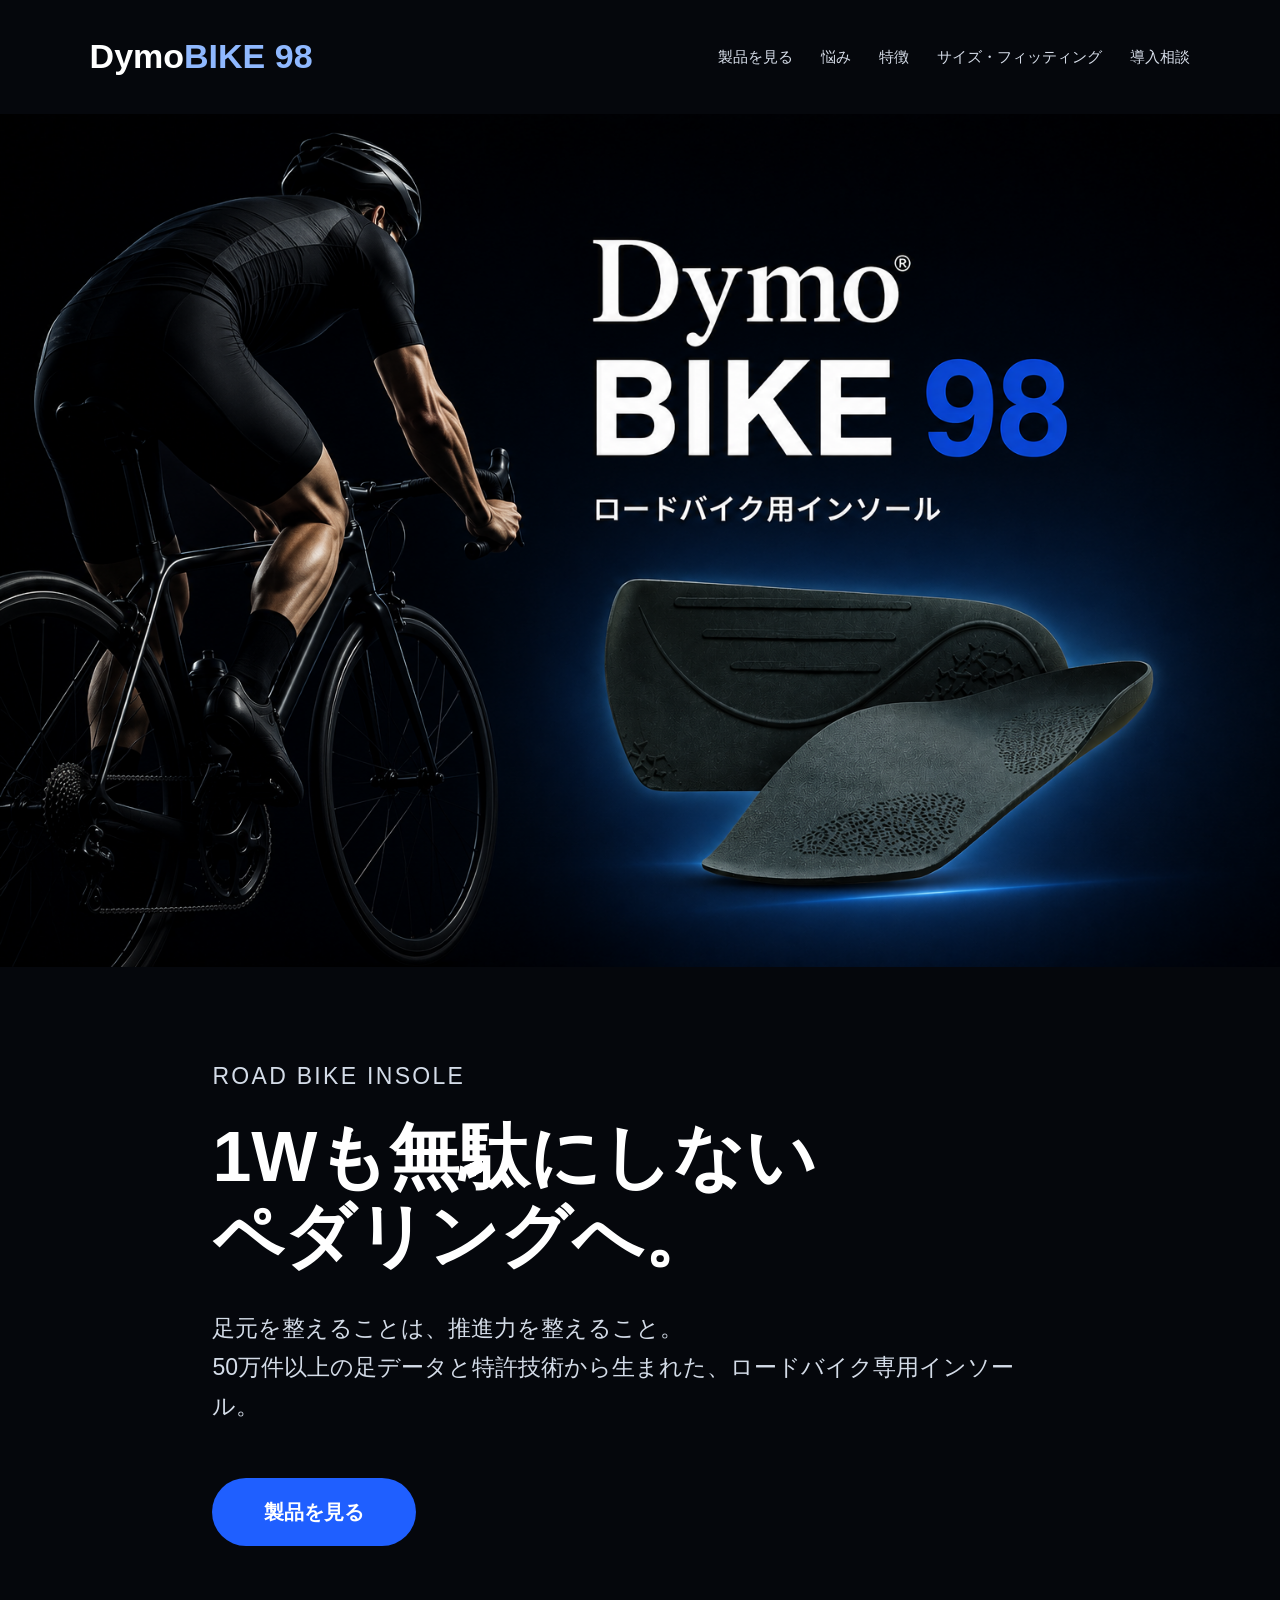
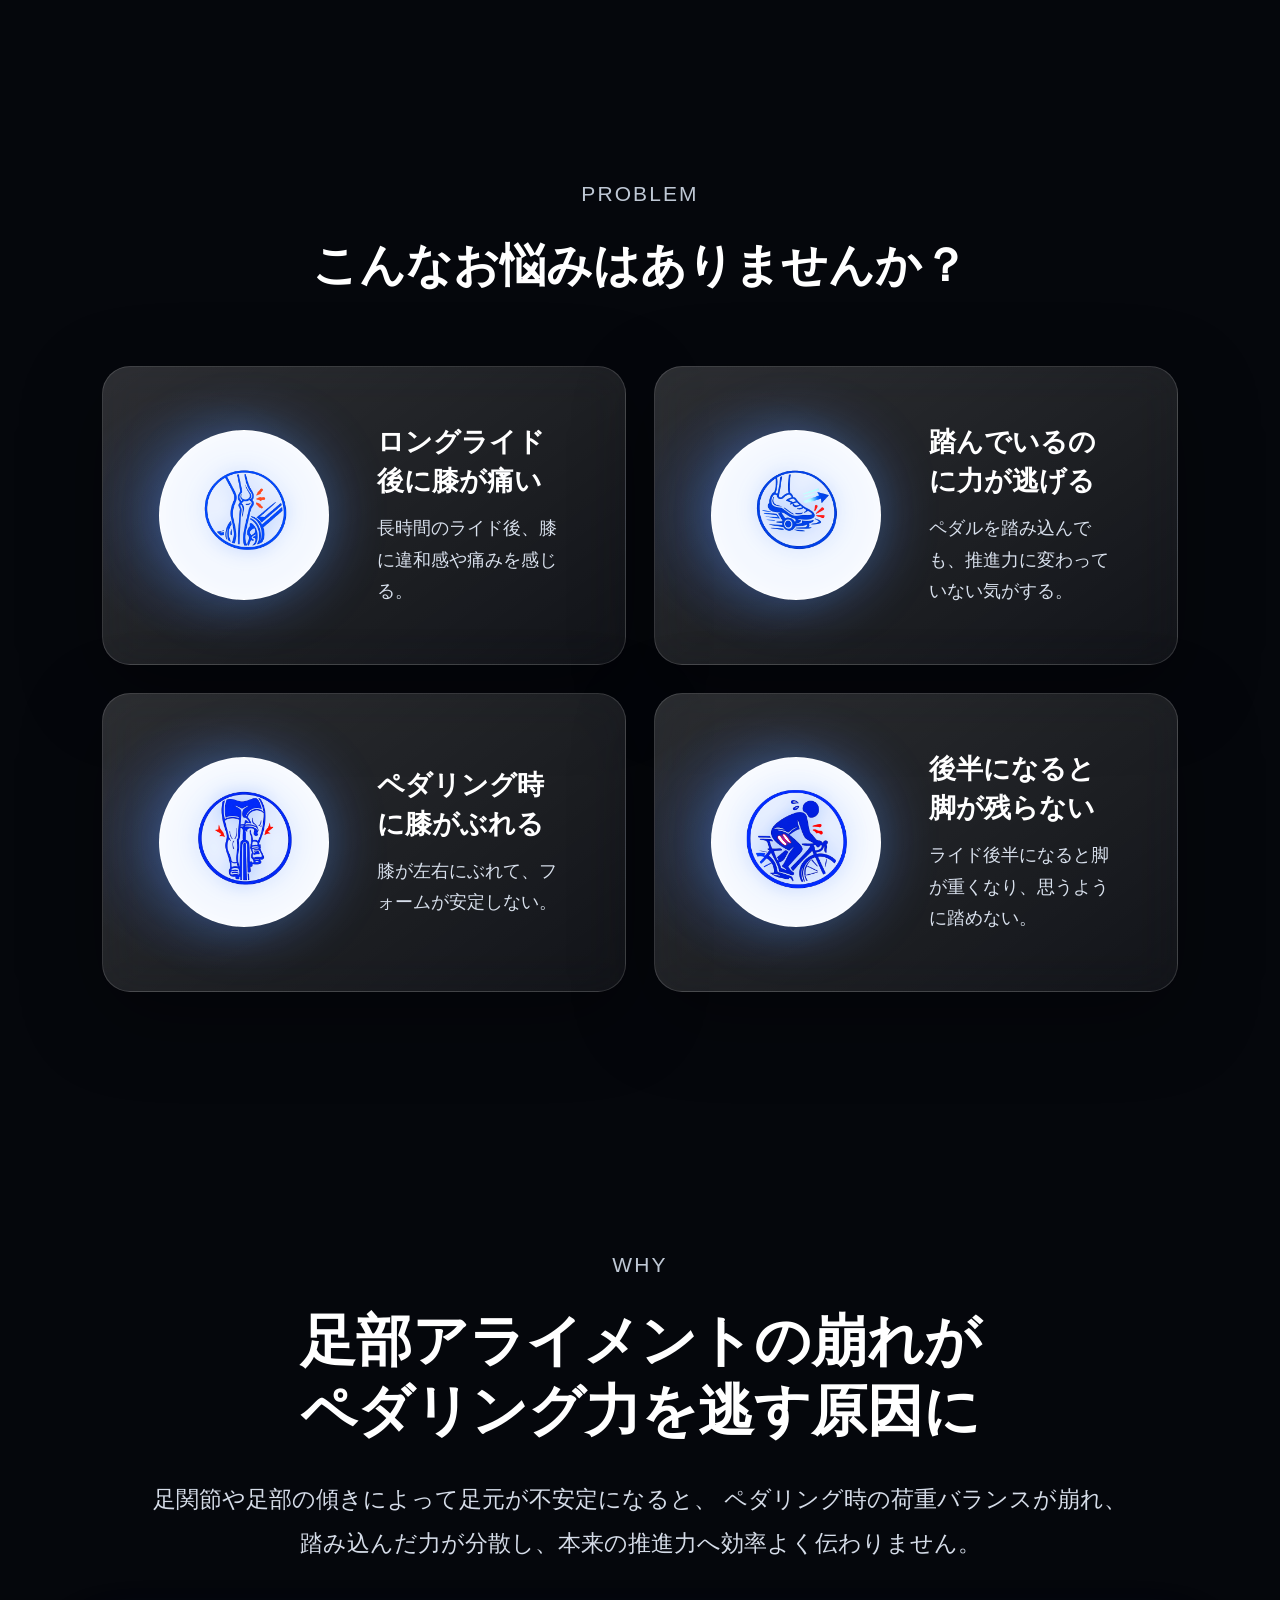
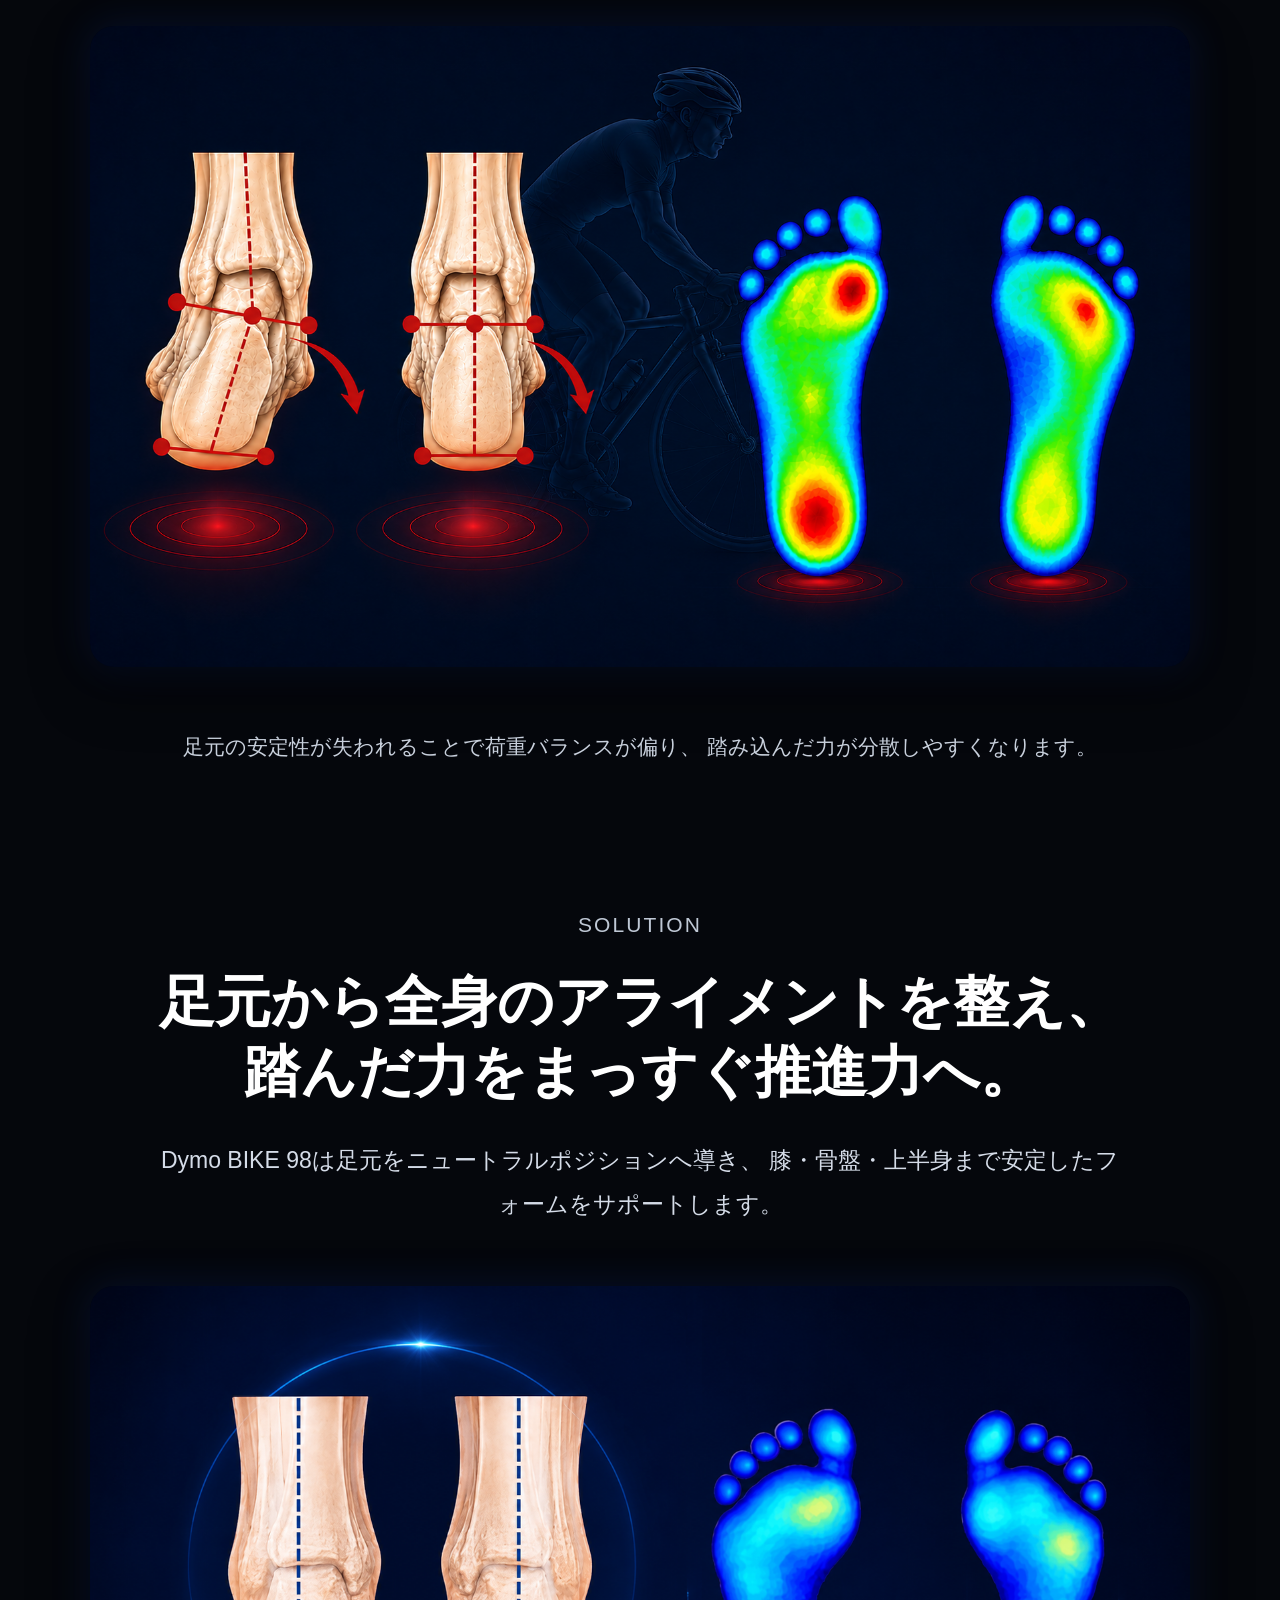
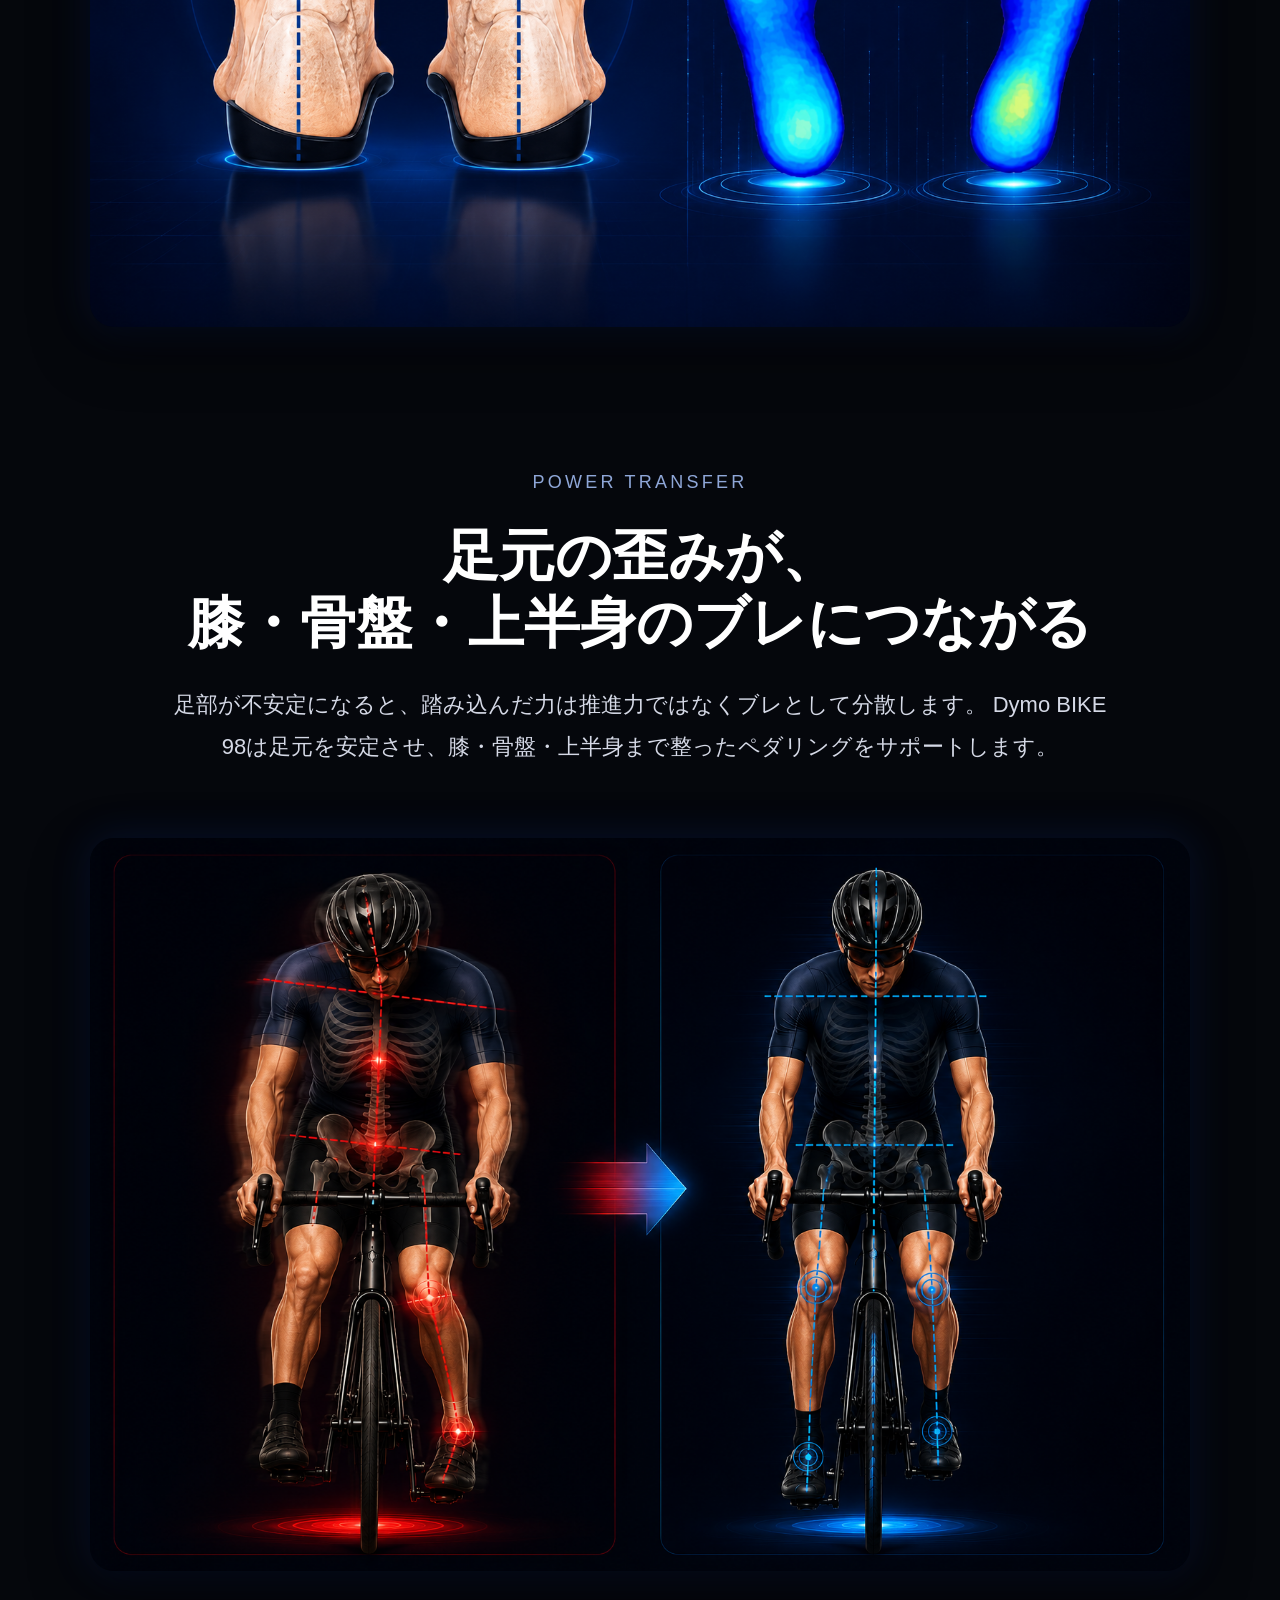
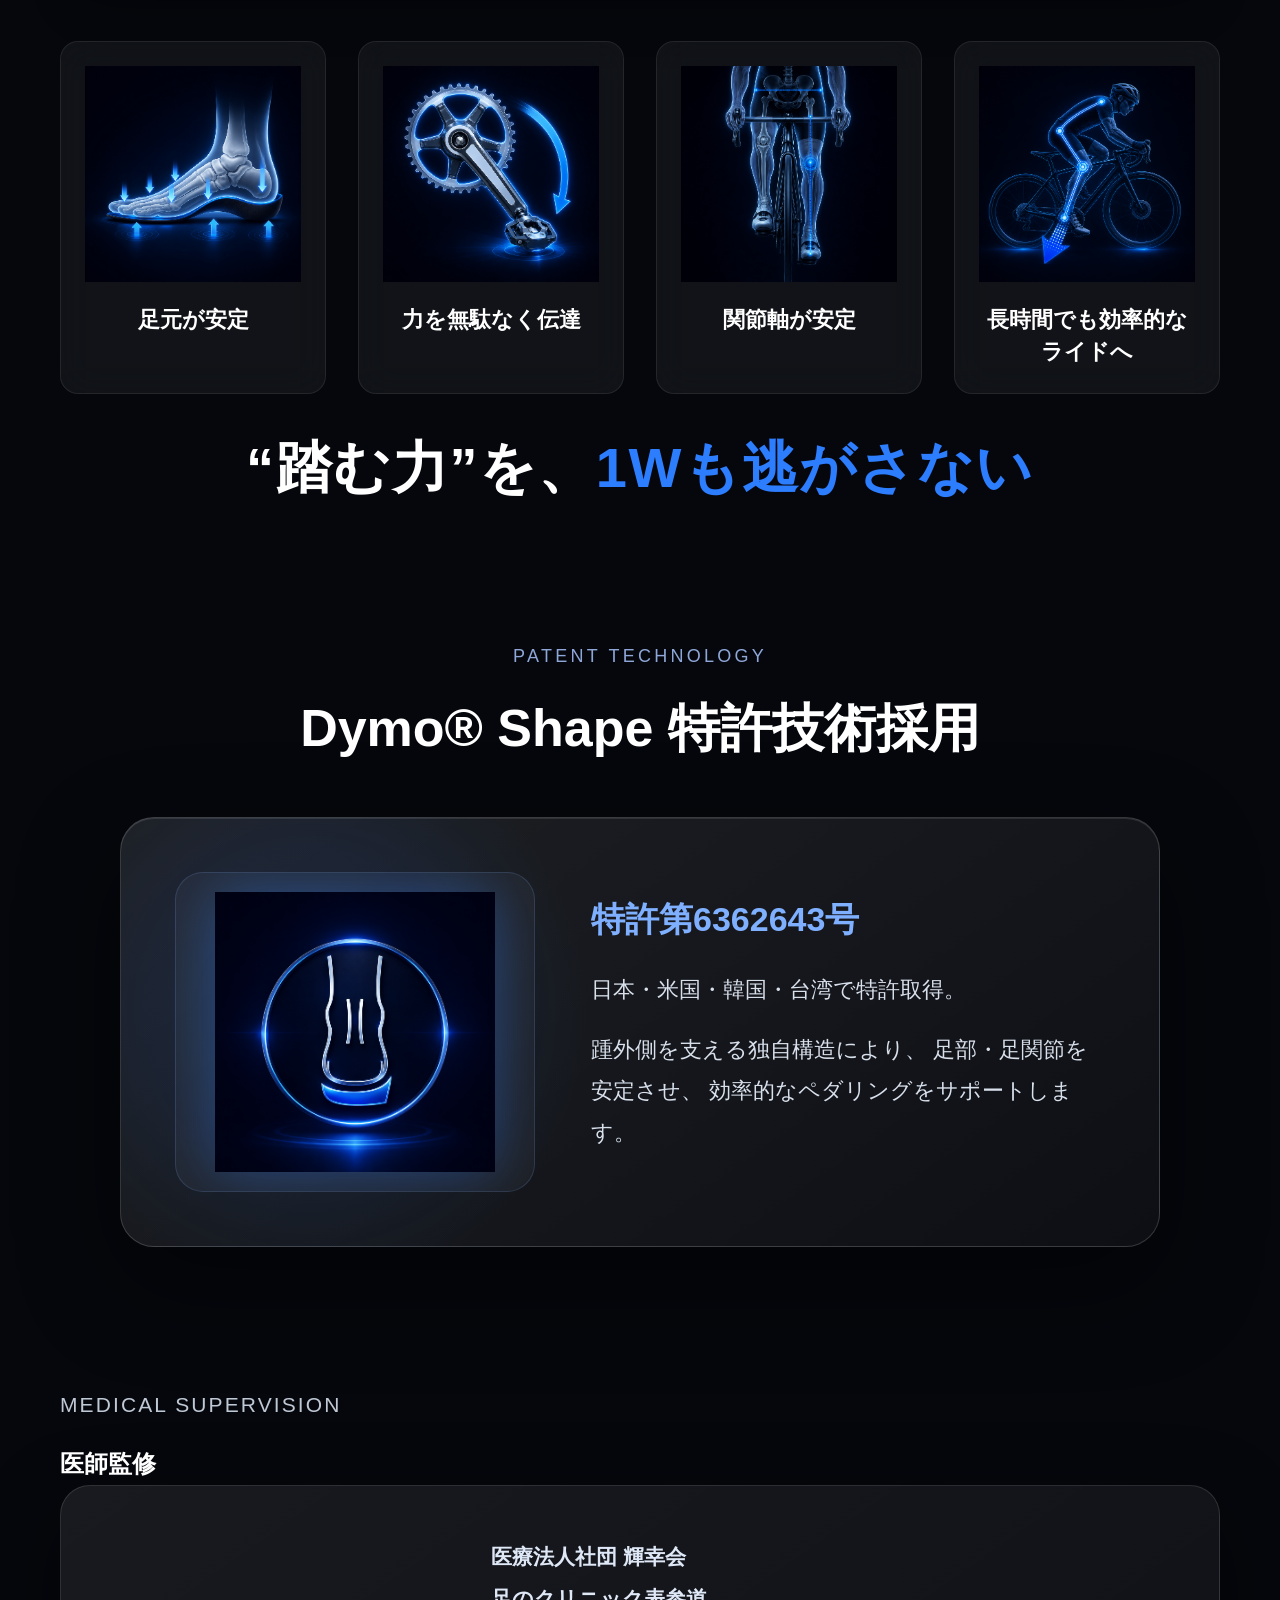
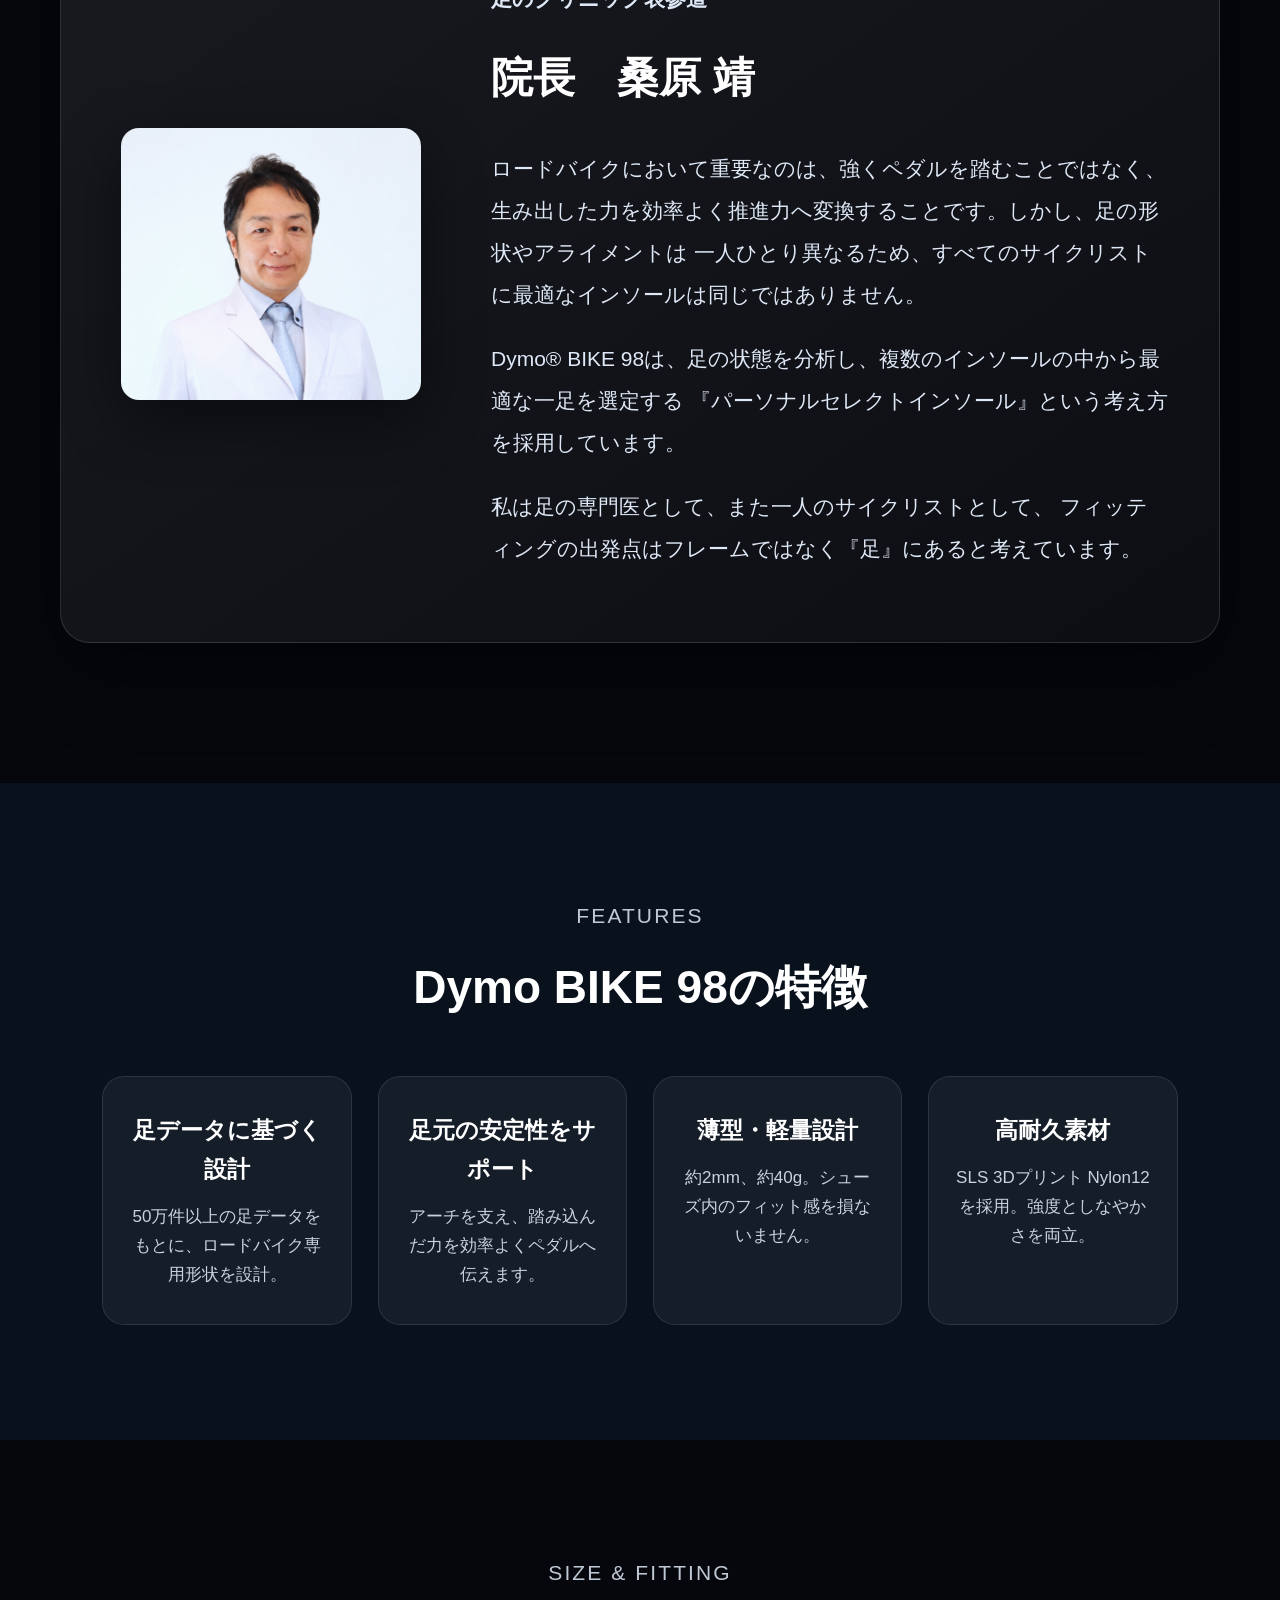
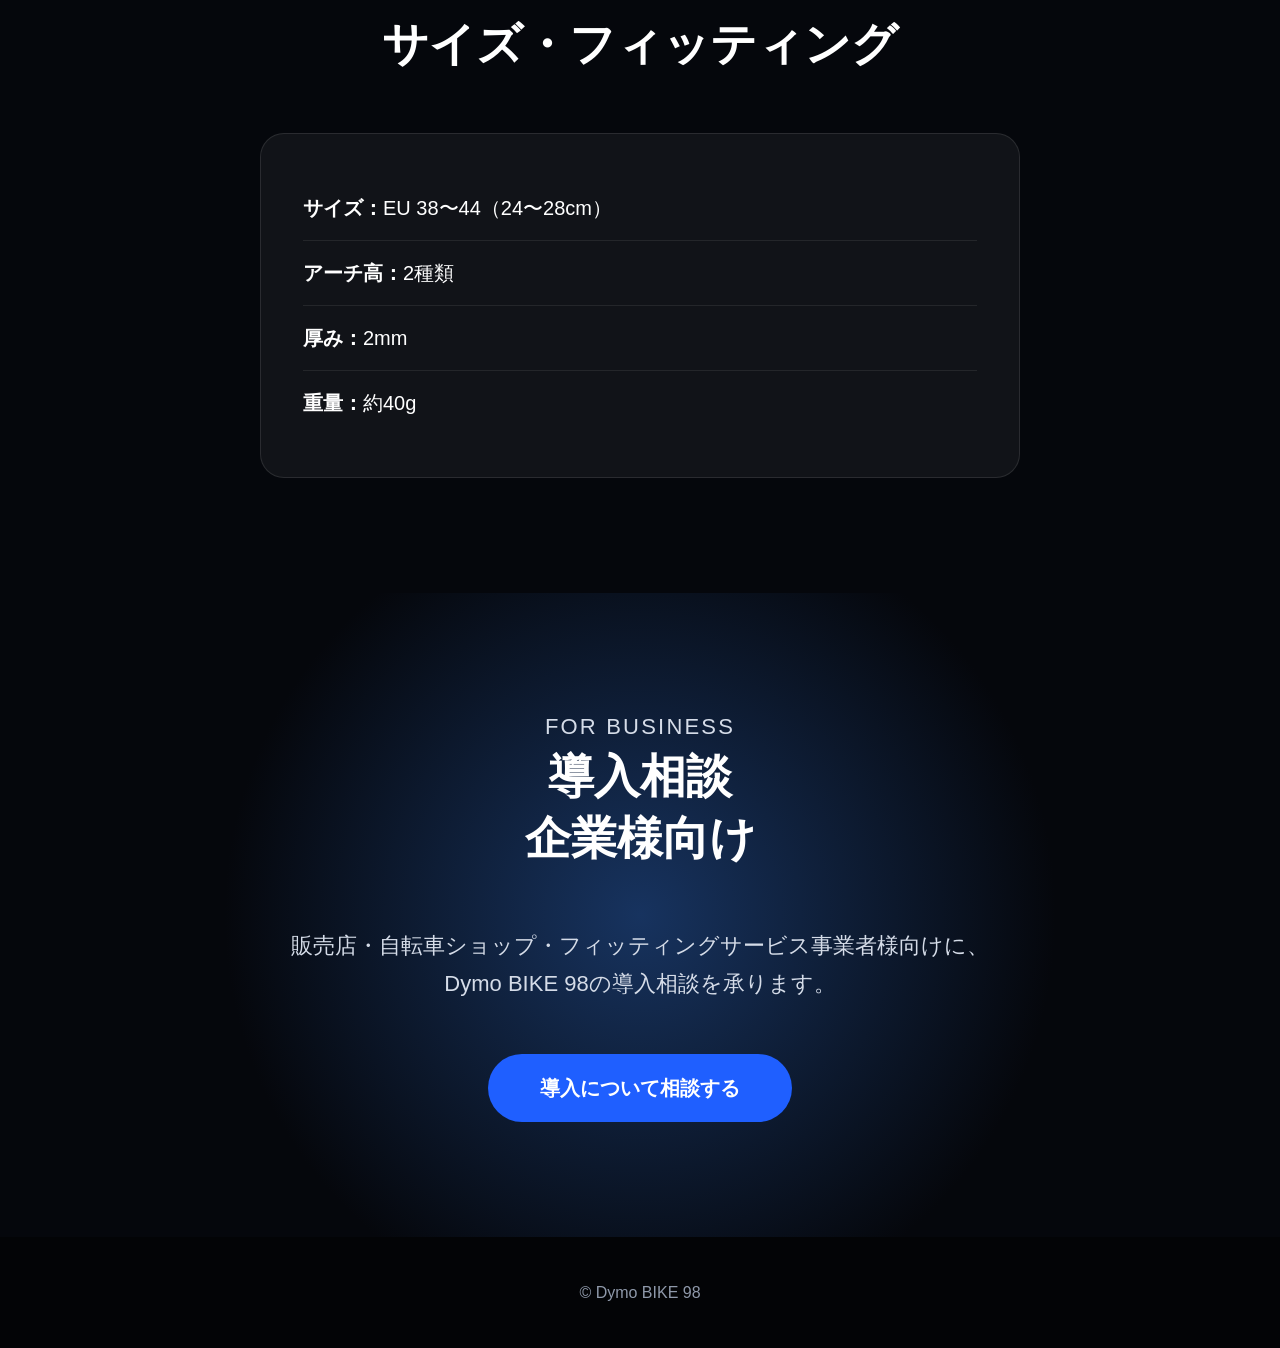
==== index.html @ dfd165a5 "Update index.html" ====
<!DOCTYPE html>
<html lang="ja">
<head>
  <meta charset="UTF-8">
  <meta name="viewport" content="width=device-width, initial-scale=1.0">
  <title>Dymo BIKE 98｜ロードバイク用インソール</title>
  <meta name="description" content="Dymo BIKE 98は、足元からペダリング効率を整えるロードバイク用インソールです。">
  <link rel="stylesheet" href="brand.css?v=20">
</head>

<body>
<header class="header">
  <a href="#" class="logo">Dymo<span>BIKE 98</span></a>
  <nav class="nav">
    <a href="#product">製品を見る</a>
    <a href="#problem">悩み</a>
    <a href="#features">特徴</a>
    <a href="#fitting">サイズ・フィッティング</a>
    <a href="#business">導入相談</a>
  </nav>
</header>

<main>
  <section class="hero">
    <img src="images/Hero.png" alt="Dymo BIKE 98 ロードバイク用インソール">
  </section>

  <section id="product" class="intro">
    <p class="eyebrow">ROAD BIKE INSOLE</p>
    <h1>1Wも無駄にしない<br>ペダリングへ。</h1>
    <p>
      足元を整えることは、推進力を整えること。<br>
      50万件以上の足データと特許技術から生まれた、ロードバイク専用インソール。
    </p>
    <a href="#features" class="btn">製品を見る</a>
  </section>
<section id="problem" class="section problem-section">

  <p class="eyebrow">PROBLEM</p>
  <h2>こんなお悩みはありませんか？</h2>

  <div class="problem-cards">

    <article class="problem-card">
      <div class="problem-icon">
        <img src="images/icon3.png" alt="ロングライド後に膝が痛い">
      </div>

      <div class="problem-text">
        <h3>ロングライド後に膝が痛い</h3>
        <p>長時間のライド後、膝に違和感や痛みを感じる。</p>
      </div>
    </article>


    <article class="problem-card">
      <div class="problem-icon">
        <img src="images/icon4.png" alt="踏んでいるのに力が逃げる">
      </div>

      <div class="problem-text">
        <h3>踏んでいるのに力が逃げる</h3>
        <p>ペダルを踏み込んでも、推進力に変わっていない気がする。</p>
      </div>
    </article>


    <article class="problem-card">
      <div class="problem-icon">
        <img src="images/icon2.png" alt="ペダリング時に膝がぶれる">
      </div>

      <div class="problem-text">
        <h3>ペダリング時に膝がぶれる</h3>
        <p>膝が左右にぶれて、フォームが安定しない。</p>
      </div>
    </article>


    <article class="problem-card">
      <div class="problem-icon">
        <img src="images/icon1.png" alt="後半になると脚が残らない">
      </div>

      <div class="problem-text">
        <h3>後半になると脚が残らない</h3>
        <p>ライド後半になると脚が重くなり、思うように踏めない。</p>
      </div>
    </article>

  </div>

</section>

  </div>
<section class="mechanism-section">

  <p class="eyebrow">WHY</p>

  <h2>
    足部アライメントの崩れが<br>
    ペダリング力を逃す原因に
  </h2>

  <p class="mechanism-lead">
    足関節や足部の傾きによって足元が不安定になると、
    ペダリング時の荷重バランスが崩れ、
    踏み込んだ力が分散し、本来の推進力へ効率よく伝わりません。
  </p>

  <div class="image-placeholder image-placeholder-large">
    <div class="why-image">
    <img src="images/bad.png" alt="足部アライメントの崩れ">
</div>
  </div>

  <p class="mechanism-caption">
    足元の安定性が失われることで荷重バランスが偏り、
    踏み込んだ力が分散しやすくなります。
  </p>

</section>


<section class="mechanism-section">

  <p class="eyebrow">SOLUTION</p>

  <h2>
    足元から全身のアライメントを整え、<br>
    踏んだ力をまっすぐ推進力へ。
  </h2>

  <p class="mechanism-lead">
    Dymo BIKE 98は足元をニュートラルポジションへ導き、
    膝・骨盤・上半身まで安定したフォームをサポートします。
  </p>

  <div class="image-placeholder image-placeholder-tall">
<div class="solution-image">
    <img src="images/good.png" alt="足元から全身を整える">
</div>
  </div>

</section>
<section class="power-section">

  <p class="eyebrow">POWER TRANSFER</p>

  <h2>
    足元の歪みが、<br>
    膝・骨盤・上半身のブレにつながる
  </h2>

  <p class="mechanism-lead">
    足部が不安定になると、踏み込んだ力は推進力ではなくブレとして分散します。
    Dymo BIKE 98は足元を安定させ、膝・骨盤・上半身まで整ったペダリングをサポートします。
  </p>
  
<div class="power-wide-image">
  <img src="images/beforeafter.png" alt="Dymo BIKE 98 Before After">
</div>
  
<div class="power-benefits">

  <div class="benefit-card">
    <img src="images/benefit-foot.png" alt="足元が安定">
    <h3>足元が安定</h3>
  </div>

  <div class="benefit-card">
    <img src="images/benefit-power.png" alt="力を無駄なく伝達">
    <h3>力を無駄なく伝達</h3>
  </div>

  <div class="benefit-card">
    <img src="images/benefit-axis.png" alt="関節軸が安定">
    <h3>関節軸が安定</h3>
  </div>

  <div class="benefit-card">
    <img src="images/benefit-ride.png" alt="長時間でも効率的なライドへ">
    <h3>長時間でも効率的なライドへ</h3>
  </div>

</div>

<h2 class="power-catch">
  “踏む力”を、<span>1Wも逃がさない</span>
</h2>
<section class="patent-section">

  <p class="eyebrow">PATENT TECHNOLOGY</p>

  <h2>Dymo® Shape 特許技術採用</h2>

  <div class="patent-content">

    <div class="patent-image">
      <img src="images/patent.png" alt="Dymo Shape Patent">
    </div>

    <div class="patent-text">

      <h3>特許第6362643号</h3>

      <p>
        日本・米国・韓国・台湾で特許取得。
      </p>

      <p>
        踵外側を支える独自構造により、
        足部・足関節を安定させ、
        効率的なペダリングをサポートします。
      </p>

    </div>

  </div>

</section>
</section>
<section class="doctor-section">

  <p class="eyebrow">MEDICAL SUPERVISION</p>

  <h2>医師監修</h2>

  <div class="doctor-content">

    <div class="doctor-image">
      <img src="images/doctor.png" alt="医師監修">
    </div>

    <div class="doctor-text">

      <p class="doctor-clinic">
        医療法人社団 輝幸会<br>
        足のクリニック表参道
      </p>

      <h3>院長　桑原 靖</h3>

      <p>
        ロードバイクにおいて重要なのは、強くペダルを踏むことではなく、
        生み出した力を効率よく推進力へ変換することです。しかし、足の形状やアライメントは
        一人ひとり異なるため、すべてのサイクリストに最適なインソールは同じではありません。
      </p>

      <p>
        Dymo® BIKE 98は、足の状態を分析し、複数のインソールの中から最適な一足を選定する
        『パーソナルセレクトインソール』という考え方を採用しています。
      </p>

      <p>
        私は足の専門医として、また一人のサイクリストとして、
        フィッティングの出発点はフレームではなく『足』にあると考えています。
      </p>

    </div>

  </div>

</section>
  <section id="features" class="section section-dark">
    <p class="eyebrow">FEATURES</p>
    <h2>Dymo BIKE 98の特徴</h2>
    <div class="cards">
      <div class="card">
        <h3>足データに基づく設計</h3>
        <p>50万件以上の足データをもとに、ロードバイク専用形状を設計。</p>
      </div>
      <div class="card">
        <h3>足元の安定性をサポート</h3>
        <p>アーチを支え、踏み込んだ力を効率よくペダルへ伝えます。</p>
      </div>
      <div class="card">
        <h3>薄型・軽量設計</h3>
        <p>約2mm、約40g。シューズ内のフィット感を損ないません。</p>
      </div>
      <div class="card">
        <h3>高耐久素材</h3>
        <p>SLS 3Dプリント Nylon12を採用。強度としなやかさを両立。</p>
      </div>
    </div>
  </section>

  <section id="fitting" class="section">
    <p class="eyebrow">SIZE & FITTING</p>
    <h2>サイズ・フィッティング</h2>
    <div class="spec">
      <p><strong>サイズ：</strong>EU 38〜44（24〜28cm）</p>
      <p><strong>アーチ高：</strong>2種類</p>
      <p><strong>厚み：</strong>2mm</p>
      <p><strong>重量：</strong>約40g</p>
    </div>
  </section>

  <section id="business" class="section business">
    <p class="eyebrow">FOR BUSINESS</p>
    <h2>導入相談<br>企業様向け</h2>
    <p>
      販売店・自転車ショップ・フィッティングサービス事業者様向けに、
      Dymo BIKE 98の導入相談を承ります。
    </p>
    <a href="mailto:info@example.com" class="btn">導入について相談する</a>
  </section>
</main>

<footer class="footer">
  <p>© Dymo BIKE 98</p>
</footer>
</body>
</html>
---- brand.css ----
*{
  margin:0;
  padding:0;
  box-sizing:border-box;
}

html{
  scroll-behavior:smooth;
  overflow-x:hidden;
}

body{
  background:#05070c;
  color:#fff;
  font-family:-apple-system,BlinkMacSystemFont,"Helvetica Neue","Noto Sans JP",sans-serif;
  line-height:1.7;
  overflow-x:hidden;
}

a{
  color:inherit;
  text-decoration:none;
}

.header{
  width:100%;
  display:flex;
  justify-content:space-between;
  align-items:center;
  padding:28px 7%;
  background:#05070c;
}

.logo{
  font-size:34px;
  font-weight:800;
  color:#fff;
}

.logo span{
  color:#8fb8ff;
}

.nav{
  display:flex;
  gap:28px;
  font-size:15px;
}

.nav a{
  color:#d7deea;
}

.hero{
  width:100%;
  background:#05070c;
}

.hero img{
  width:100%;
  height:auto;
  display:block;
}

.intro{
  max-width:1200px;
  margin:0 auto;
  padding:90px 8% 115px;
  text-align:left;
  background:#05070c;
}

.eyebrow{
  color:#bfc8d5;
  letter-spacing:.1em;
  font-size:21px;
  margin-bottom:22px;
}

.intro .eyebrow,
.intro h1,
.intro p,
.intro .btn{
  margin-left:70px;
}

.intro h1{
  font-size:70px;
  line-height:1.12;
  margin-bottom:34px;
  font-weight:800;
}

.intro p{
  max-width:820px;
  font-size:23px;
  color:#d4dce8;
}

.btn{
  display:inline-block;
  margin-top:52px;
  padding:17px 52px;
  background:#1f5fff;
  color:#fff;
  border-radius:999px;
  font-size:20px;
  font-weight:700;
}

.section{
  padding:115px 8%;
  text-align:center;
}

.section-dark{
  background:#09111d;
}

.section h2{
  font-size:46px;
  line-height:1.35;
  margin-bottom:58px;
}

.cards{
  max-width:1200px;
  margin:0 auto;
  display:grid;
  grid-template-columns:repeat(4,1fr);
  gap:26px;
}

.card{
  background:rgba(255,255,255,.05);
  border:1px solid rgba(255,255,255,.1);
  border-radius:22px;
  padding:34px 24px;
  font-size:19px;
}

.card h3{
  font-size:23px;
  margin-bottom:14px;
}

.card p{
  color:#c9d3df;
  font-size:17px;
}

.spec{
  max-width:760px;
  margin:0 auto;
  text-align:left;
  background:rgba(255,255,255,.05);
  border:1px solid rgba(255,255,255,.1);
  border-radius:24px;
  padding:42px;
  font-size:20px;
}

.spec p{
  padding:15px 0;
  border-bottom:1px solid rgba(255,255,255,.08);
}

.spec p:last-child{
  border-bottom:none;
}

.business{
  background:radial-gradient(circle at center,#17335f 0%,#05070c 58%);
}

.business p{
  max-width:760px;
  margin:0 auto;
  font-size:22px;
  color:#d5dce8;
}

.footer{
  padding:42px;
  text-align:center;
  color:#8f99aa;
  background:#030406;
}

@media(max-width:900px){
  .header{
    padding:22px 5%;
  }

  .logo{
    font-size:26px;
  }

  .nav{
    display:none;
  }

  .intro{
    padding:65px 7% 85px;
  }

  .intro .eyebrow,
  .intro h1,
  .intro p,
  .intro .btn{
    margin-left:0;
  }

  .intro h1{
    font-size:42px;
  }

  .intro p{
    font-size:18px;
  }

  .section{
    padding:80px 7%;
  }

  .section h2{
    font-size:32px;
  }

  .cards{
    grid-template-columns:1fr;
  }
}
/* ===== Apple Style Problem Cards ===== */

.problem-cards{
  max-width:1180px;
  margin:70px auto 0;
  display:grid;
  grid-template-columns:repeat(2,1fr);
  gap:28px;
}

.problem-card{
  display:flex;
  align-items:center;
  gap:40px;
  text-align:left;
  padding:56px;
  min-height:240px;
  border-radius:28px;
background:
  linear-gradient(145deg, rgba(255,255,255,.13), rgba(255,255,255,.035));
border:1px solid rgba(255,255,255,.22);
box-shadow:
  0 30px 90px rgba(0,0,0,.45),
  inset 0 1px 0 rgba(255,255,255,.12);
backdrop-filter:blur(18px);
  transition:.35s ease;
}

.problem-icon{
  width:92px;
  height:92px;
  border-radius:50%;
  display:flex;
  align-items:center;
  justify-content:center;
  flex-shrink:0;
  color:#6ea2ff;
  font-size:22px;
  font-weight:800;
  background:rgba(255,255,255,.04);
  border:1px solid rgba(255,255,255,.1);
}

.problem-card h3{
  font-size:25px;
  margin-bottom:10px;
}

.problem-card p{
  color:#c9d3df;
  font-size:18px;
}

@media(max-width:900px){
  .problem-cards{
    grid-template-columns:1fr;
  }

  .problem-card{
    padding:30px;
    gap:20px;
  }
}
/* ===== Force Problem Card Layout ===== */

.problem-section .problem-cards{
  max-width:1180px !important;
  margin:70px auto 0 !important;
  display:grid !important;
  grid-template-columns:repeat(2, minmax(0, 1fr)) !important;
  gap:28px !important;
}

.problem-section .problem-card{
  display:flex !important;
  align-items:center !important;
  gap:32px !important;
  text-align:left !important;
  padding:42px !important;
  border-radius:28px !important;
  background:linear-gradient(145deg, rgba(255,255,255,.09), rgba(255,255,255,.03)) !important;
  border:1px solid rgba(255,255,255,.14) !important;
  box-shadow:0 24px 80px rgba(0,0,0,.35) !important;
}

.problem-section .problem-icon{
  width:92px !important;
  height:92px !important;
  border-radius:50% !important;
  display:flex !important;
  align-items:center !important;
  justify-content:center !important;
  flex-shrink:0 !important;
  color:#6ea2ff !important;
  font-size:22px !important;
  font-weight:800 !important;
  background:rgba(255,255,255,.04) !important;
  border:1px solid rgba(255,255,255,.1) !important;
}

.problem-section .problem-card h3{
  font-size:25px !important;
  margin-bottom:10px !important;
}

.problem-section .problem-card p{
  color:#c9d3df !important;
  font-size:18px !important;
}

@media(max-width:900px){
  .problem-section .problem-cards{
    grid-template-columns:1fr !important;
  }
}
/* ===== Force Problem Card Layout ===== */

.problem-section .problem-cards{
  max-width:1180px !important;
  margin:70px auto 0 !important;
  display:grid !important;
  grid-template-columns:repeat(2, minmax(0, 1fr)) !important;
  gap:28px !important;
}

.problem-section .problem-card{
  display:flex !important;
  align-items:center !important;
  gap:40px !important;
  min-height:240px;
  text-align:left !important;
  padding:56px !important;
  border-radius:28px !important;
  background:linear-gradient(145deg, rgba(255,255,255,.09), rgba(255,255,255,.03)) !important;
  border:1px solid rgba(255,255,255,.14) !important;
  box-shadow:0 24px 80px rgba(0,0,0,.35) !important;
}

.problem-section .problem-icon{
  width:92px !important;
  height:92px !important;
  border-radius:50% !important;
  display:flex !important;
  align-items:center !important;
  justify-content:center !important;
  flex-shrink:0 !important;
  color:#6ea2ff !important;
  font-size:22px !important;
  font-weight:800 !important;
  background:rgba(255,255,255,.04) !important;
  border:1px solid rgba(255,255,255,.1) !important;
}

.problem-section .problem-card h3{
  font-size:25px !important;
  margin-bottom:10px !important;
}

.problem-section .problem-card p{
  color:#c9d3df !important;
  font-size:18px !important;
}

@media(max-width:900px){
  .problem-section .problem-cards{
    grid-template-columns:1fr !important;
  }
}
/* ===== Problem Cards Final Layout ===== */

.problem-section{
  max-width:1400px;
  margin:0 auto;
}

.problem-section .problem-cards{
  grid-template-columns:repeat(2, 1fr) !important;
}

.problem-section .problem-icon{
  width:120px !important;
  height:120px !important;
  font-size:28px !important;
  box-shadow:inset 0 0 30px rgba(111,162,255,.12);
}

.problem-section .problem-card:hover{
  transform:translateY(-8px);
  border-color:rgba(111,162,255,.45) !important;
  box-shadow:
    0 40px 110px rgba(0,0,0,.55),
    0 0 40px rgba(45,108,255,.12),
    inset 0 1px 0 rgba(255,255,255,.16) !important;
}
.problem-section .problem-card:hover{
  transform:translateY(-8px);
  border-color:rgba(111,162,255,.45) !important;
  box-shadow:
    0 40px 110px rgba(0,0,0,.55),
    0 0 40px rgba(45,108,255,.12),
    inset 0 1px 0 rgba(255,255,255,.16) !important;
}

/* ここから追加 */
.problem-icon img{
  width:90px;
  height:90px;
  object-fit:contain;
  display:block;
  filter:drop-shadow(0 0 12px rgba(110,162,255,.35));
}
/* ===== Problem Icon & Text Fix ===== */

.problem-section .problem-card{
  align-items:center !important;
  background:
    radial-gradient(circle at 18% 50%, rgba(60,120,255,.18), transparent 28%),
    linear-gradient(145deg, rgba(255,255,255,.16), rgba(255,255,255,.055)) !important;
}

.problem-section .problem-icon{
  width:128px !important;
  height:128px !important;
  background:
    radial-gradient(circle, rgba(255,255,255,.95) 0%, rgba(220,235,255,.9) 58%, rgba(75,130,255,.28) 100%) !important;
  border:1px solid rgba(150,190,255,.65) !important;
  box-shadow:
    0 0 34px rgba(70,130,255,.35),
    inset 0 0 18px rgba(255,255,255,.55) !important;
}

.problem-section .problem-icon img{
  width:96px !important;
  height:96px !important;
  object-fit:contain !important;
  display:block !important;
  filter:
    brightness(1.35)
    contrast(1.25)
    saturate(1.35)
    drop-shadow(0 0 10px rgba(30,90,255,.35)) !important;
}

.problem-section .problem-card > div:last-child{
  display:block !important;
  opacity:1 !important;
  visibility:visible !important;
  color:#fff !important;
}

.problem-section .problem-card h3{
  display:block !important;
  color:#fff !important;
  opacity:1 !important;
  visibility:visible !important;
  font-size:26px !important;
  line-height:1.45 !important;
  margin-bottom:12px !important;
}

.problem-section .problem-card p{
  display:block !important;
  color:#d8e0ec !important;
  opacity:1 !important;
  visibility:visible !important;
  font-size:18px !important;
  line-height:1.75 !important;
}
/* ===== Problem Icon Size & Text Restore ===== */

.problem-section .problem-card{
  justify-content:flex-start !important;
}

.problem-section .problem-icon{
  width:140px !important;
  height:140px !important;
  min-width:140px !important;
  background:rgba(255,255,255,.08) !important;
  border:1px solid rgba(130,170,255,.35) !important;
  box-shadow:
    0 0 28px rgba(70,130,255,.25),
    inset 0 0 24px rgba(255,255,255,.08) !important;
}

.problem-section .problem-icon img{
  width:125px !important;
  height:125px !important;
  object-fit:contain !important;
  display:block !important;
  filter:drop-shadow(0 0 10px rgba(100,150,255,.4)) !important;
}

.problem-section .problem-card div:not(.problem-icon){
  display:block !important;
  opacity:1 !important;
  visibility:visible !important;
  color:#ffffff !important;
  position:relative !important;
  z-index:5 !important;
}

.problem-section .problem-card h3{
  display:block !important;
  color:#ffffff !important;
  font-size:27px !important;
  line-height:1.45 !important;
  margin-bottom:12px !important;
}

.problem-section .problem-card p{
  display:block !important;
  color:#d8e0ec !important;
  font-size:18px !important;
  line-height:1.75 !important;
}
/* ===== Apple Style Problem Cards ===== */

.problem-card{
    display:flex;
    align-items:center;
    gap:42px !important;

    padding:42px 48px !important;

    border-radius:30px;

    background:
        linear-gradient(
        145deg,
        rgba(255,255,255,.10),
        rgba(255,255,255,.045)
        );

    border:1px solid rgba(255,255,255,.18);

    backdrop-filter:blur(22px);

    transition:.35s ease;

    box-shadow:
        0 24px 70px rgba(0,0,0,.45),
        inset 0 1px 0 rgba(255,255,255,.10);
}


/* ---------- Hover ---------- */

.problem-card:hover{

    transform:translateY(-8px);

    border-color:rgba(110,170,255,.55);

    box-shadow:

        0 40px 90px rgba(0,0,0,.55),

        0 0 40px rgba(70,130,255,.18),

        inset 0 1px 0 rgba(255,255,255,.18);

}


/* ---------- Icon Circle ---------- */

.problem-icon{

    width:170px !important;
    height:170px !important;
    min-width:170px !important;

    border-radius:50%;

    display:flex;
    justify-content:center;
    align-items:center;

    background:

        radial-gradient(circle at 35% 35%,

        rgba(255,255,255,.98),

        rgba(236,242,255,.93));

    border:1px solid rgba(255,255,255,.95);

    box-shadow:

        0 0 65px rgba(70,130,255,.35),

        inset 0 3px 15px rgba(255,255,255,.75);

}


/* ---------- Icon ---------- */

.problem-icon img{

    width:130px !important;
    height:130px !important;

    object-fit:contain;

    filter:

        drop-shadow(0 0 12px rgba(40,110,255,.45));

}


/* ---------- Title ---------- */

.problem-text h3{

    font-size:32px !important;

    font-weight:700;

    color:#ffffff;

    margin-bottom:18px;

    line-height:1.35;

}


/* ---------- Description ---------- */

.problem-text p{

    font-size:20px !important;

    color:#d9dde6;

    line-height:1.8;

}
/* ===== Final Icon Override ===== */

.problem-section .problem-icon{
  width:170px !important;
  height:170px !important;
  min-width:170px !important;
  background:#f4f8ff !important;
  border:1px solid rgba(255,255,255,.95) !important;
  box-shadow:
    0 0 55px rgba(90,150,255,.45),
    inset 0 0 22px rgba(255,255,255,.75) !important;
}

.problem-section .problem-icon img{
  width:145px !important;
  height:145px !important;
  max-width:none !important;
  max-height:none !important;
  object-fit:contain !important;
  display:block !important;
  transform:none !important;
  filter:
    brightness(1.25)
    contrast(1.2)
    saturate(1.35)
    drop-shadow(0 0 10px rgba(40,110,255,.45)) !important;
}

.problem-section .problem-card{
  gap:48px !important;
}
/* =======================================
   WHY / SOLUTION
======================================= */

.mechanism-section{

    max-width:1280px;

    margin:160px auto;

    padding:0 40px;

    text-align:center;

}

.mechanism-section h2{

    font-size:56px;

    line-height:1.25;

    margin:24px 0 32px;

}

.mechanism-lead{

    max-width:980px;

    margin:0 auto 60px;

    font-size:23px;

    color:#d5dce8;

    line-height:1.9;

}

.mechanism-caption{

    max-width:920px;

    margin:55px auto 0;

    color:#c8d0dc;

    font-size:21px;

    line-height:1.9;

}


/* ---------- 画像の枠 ---------- */

.image-placeholder{

    display:flex;

    justify-content:center;

    align-items:center;

    margin:70px auto;

    border-radius:34px;

    border:1px solid rgba(255,255,255,.12);

    background:

    linear-gradient(

    145deg,

    rgba(255,255,255,.07),

    rgba(255,255,255,.02)

    );

    backdrop-filter:blur(20px);

    color:#8aa0c8;

    font-size:24px;

    letter-spacing:.08em;

    box-shadow:

    0 40px 120px rgba(0,0,0,.45);

}


/* ---------- 画像① ---------- */

.image-placeholder-large{

    width:100%;

    max-width:1180px;

    height:720px;

}


/* ---------- 画像② ---------- */

.image-placeholder-tall{

    width:100%;

    max-width:1180px;

    height:820px;

}
.mechanism-section{
    width:100%;
    max-width:1280px;
    margin:140px auto;
    padding-left:80px;
    padding-right:80px;
    box-sizing:border-box;
}
.why-image,
.solution-image{
    margin:50px auto;
    text-align:center;
}
.why-image,
.solution-image{
    text-align:center;
    margin:60px auto;
}

.why-image img,
.solution-image img{
    width:65%;
    max-width:780px;
    height:auto;
    display:block;
    margin:0 auto;
    border-radius:24px;
    box-shadow:
        0 24px 70px rgba(0,0,0,.45),
        0 0 40px rgba(30,90,255,.08);
}
/* ===== Power Transfer Section ===== */

.power-section{
  max-width:1280px;
  margin:160px auto;
  padding:0 80px;
  text-align:center;
}

.power-section h2{
  font-size:52px;
  line-height:1.35;
  margin:24px 0 70px;
}

.power-compare{
  display:grid;
  grid-template-columns:1fr 70px 1fr;
  gap:28px;
  align-items:center;
  margin-bottom:120px;
}

.power-panel{
  padding:36px;
  border-radius:34px;
  background:linear-gradient(145deg,rgba(255,255,255,.1),rgba(255,255,255,.035));
  border:1px solid rgba(255,255,255,.16);
  box-shadow:0 32px 90px rgba(0,0,0,.45);
  text-align:left;
}

.power-label{
  display:inline-block;
  padding:10px 28px;
  border-radius:999px;
  background:#1f5fff;
  color:white;
  font-weight:800;
  font-size:18px;
  margin-bottom:28px;
}

.bad-panel .power-label{
  background:#8a8a8a;
}

.power-image-box,
.power-image-wide{
  min-height:340px;
  border-radius:26px;
  background:rgba(255,255,255,.06);
  border:1px dashed rgba(255,255,255,.2);
  display:flex;
  align-items:center;
  justify-content:center;
  color:#8fa4c6;
  font-size:20px;
  margin-bottom:30px;
}

.power-panel ul{
  list-style:none;
  padding:0;
  margin:0;
}

.power-panel li{
  font-size:18px;
  line-height:1.75;
  color:#d5deea;
  margin-bottom:18px;
}

.power-panel li strong{
  color:#fff;
  font-size:22px;
}

.power-arrow{
  color:#1f5fff;
  font-size:54px;
  font-weight:900;
}

.power-message{
  margin-bottom:48px;
}

.power-benefits{
  display:grid;
  grid-template-columns:repeat(4,1fr);
  gap:18px;
  margin:0 auto 60px;
}

.power-benefits div{
  padding:18px 16px;
  border-radius:999px;
  background:#1f5fff;
  color:white;
  font-weight:800;
  font-size:18px;
}

.power-image-wide{
  min-height:420px;
  max-width:1100px;
  margin:0 auto;
}

@media(max-width:900px){
  .power-section{
    padding:0 28px;
    margin:100px auto;
  }

  .power-section h2{
    font-size:34px;
  }

  .power-compare{
    grid-template-columns:1fr;
  }

  .power-arrow{
    transform:rotate(90deg);
  }

  .power-benefits{
    grid-template-columns:1fr 1fr;
  }
}
/* ===== Power Transfer ===== */
.power-wide-image{
    width:100%;
    display:flex;
    justify-content:center;
    align-items:center;

    margin:60px auto;
    padding:0;

    background:none;
    border:none;
    box-shadow:none;
}
/* =========================================
   POWER TRANSFER
========================================= */

.power-section{
    max-width:1500px;
    margin:140px auto;
    padding:0 60px;
}

.power-section .eyebrow{
    color:#8fa7d8;
    font-size:18px;
    letter-spacing:.18em;
    margin-bottom:18px;
}

.power-section h2{
    font-size:56px;
    line-height:1.2;
    margin-bottom:28px;
    font-weight:800;
}

.power-section .mechanism-lead{
    max-width:950px;
    margin:0 auto 70px;
    font-size:22px;
    line-height:1.9;
    color:#d5d9e6;
    text-align:center;
}
.power-wide-image{
    width:100%;
    display:flex;
    justify-content:center;
    align-items:center;
    margin:60px auto;
    padding:0;
    background:none;
    border:none;
    box-shadow:none;
}

.power-wide-image img{
    width:100%;
    max-width:1100px;
    height:auto;
    display:block;
    border-radius:24px;
    box-shadow:
        0 20px 60px rgba(0,0,0,.45),
        0 0 40px rgba(30,90,255,.15);
}

.power-benefits{
    display:grid;
    grid-template-columns:repeat(4,1fr);
    gap:24px;
    margin-top:70px;
}

.power-benefits div{
    background:rgba(255,255,255,.05);
    border:1px solid rgba(255,255,255,.08);
    backdrop-filter:blur(18px);
    border-radius:18px;
    padding:24px;
    text-align:center;
    font-size:20px;
    font-weight:700;
    transition:.35s;
}

.power-benefits div:hover{
    transform:translateY(-8px);
    background:rgba(255,255,255,.08);
}
/* ===== Final Fix: Mechanism Image Frame ===== */

.mechanism-section .image-placeholder{
  height:auto !important;
  min-height:0 !important;
  max-width:1100px !important;
  margin:60px auto !important;
  padding:0 !important;
  background:none !important;
  border:none !important;
  box-shadow:none !important;
  backdrop-filter:none !important;
  display:block !important;
}

.mechanism-section .image-placeholder-large,
.mechanism-section .image-placeholder-tall{
  height:auto !important;
}

.why-image,
.solution-image{
  margin:0 auto !important;
}

.why-image img,
.solution-image img{
  width:100% !important;
  max-width:1100px !important;
  height:auto !important;
  display:block !important;
  margin:0 auto !important;
  border-radius:24px !important;
  box-shadow:
    0 20px 60px rgba(0,0,0,.45),
    0 0 40px rgba(30,90,255,.15) !important;
}
/* ===== Benefit Cards ===== */

.power-benefits{
    display:grid;
    grid-template-columns:repeat(4,1fr);
    gap:32px;
    margin:70px auto 30px;
    max-width:1400px;
}

.benefit-card{
    background:#17181d;
    border:1px solid rgba(255,255,255,.08);
    border-radius:26px;
    padding:28px 22px;
    text-align:center;
    transition:.3s;
}

.benefit-card:hover{
    transform:translateY(-8px);
    border-color:#2f79ff;
    box-shadow:0 0 40px rgba(47,121,255,.25);
}

.benefit-card img{
    width:100%;
    aspect-ratio:1 / 1;
    object-fit:contain;
    margin-bottom:18px;
}

.benefit-card h3{
    color:#fff;
    font-size:28px;
    line-height:1.4;
    font-weight:700;
}

.power-catch{
    margin:70px auto 20px;
    text-align:center;
    font-size:58px;
    font-weight:900;
    color:#fff;
    letter-spacing:.03em;
}

.power-catch span{
    color:#2f79ff;
}
/* ===== Benefit Cards ===== */

.power-benefits{
    display:grid;
    grid-template-columns:repeat(4,1fr);
    gap:32px;
    margin:70px auto 40px;
}

.benefit-card{
    background:#17191f;
    border:1px solid rgba(255,255,255,.08);
    border-radius:22px;
    padding:28px;
    text-align:center;
    transition:.3s;
}

.benefit-card:hover{
    transform:translateY(-8px);
    border-color:#2d7dff;
    box-shadow:0 20px 60px rgba(45,125,255,.25);
}

.benefit-card img{
    width:100%;
    aspect-ratio:1/1;
    object-fit:contain;
    display:block;
    margin:0 auto 22px;
}

.benefit-card h3{
    color:#fff;
    font-size:1.35rem;
    line-height:1.5;
    margin:0;
}

.power-catch{
    text-align:center;
    margin:70px 0 0;
    font-size:3rem;
    font-weight:800;
    color:#fff;
}

.power-catch span{
    color:#2d7dff;
}
/* ===== Patent Section ===== */

.patent-section{
  max-width:1280px;
  margin:140px auto 0;
  padding:0 60px;
  text-align:center;
}

.patent-section h2{
  font-size:52px;
  line-height:1.3;
  margin:22px 0 50px;
}

.patent-content{
  display:grid;
  grid-template-columns:420px 1fr;
  gap:50px;
  align-items:center;
  text-align:left;
  padding:48px;
  border-radius:32px;
  background:linear-gradient(145deg,rgba(255,255,255,.10),rgba(255,255,255,.035));
  border:1px solid rgba(255,255,255,.14);
  box-shadow:0 32px 90px rgba(0,0,0,.42);
}

.patent-image{
  min-height:320px;
  border-radius:26px;
  background:rgba(255,255,255,.05);
  border:1px dashed rgba(255,255,255,.16);
  display:flex;
  align-items:center;
  justify-content:center;
  overflow:hidden;
}

.patent-image img{
  width:100%;
  height:auto;
  display:block;
}

.patent-text h3{
  font-size:32px;
  color:#7fb0ff;
  margin-bottom:20px;
}

.patent-text p{
  font-size:22px;
  line-height:1.85;
  color:#d8e0ec;
  margin-bottom:18px;
}

@media(max-width:900px){
  .patent-section{
    padding:0 28px;
  }

  .patent-section h2{
    font-size:34px;
  }

  .patent-content{
    grid-template-columns:1fr;
    padding:30px;
  }

  .patent-text p{
    font-size:17px;
  }
}
/* ===== Patent Technology Section Final ===== */

.patent-section{
  max-width:1280px;
  margin:140px auto 0;
  padding:0 60px;
  text-align:center;
}

.patent-section h2{
  font-size:52px;
  line-height:1.25;
  margin:24px 0 56px;
}

.patent-content{
  display:grid;
  grid-template-columns:360px 1fr;
  gap:56px;
  align-items:center;
  padding:54px;
  border-radius:34px;
  background:
    radial-gradient(circle at 18% 45%, rgba(45,125,255,.18), transparent 32%),
    linear-gradient(145deg, rgba(255,255,255,.10), rgba(255,255,255,.035));
  border:1px solid rgba(255,255,255,.16);
  box-shadow:
    0 36px 100px rgba(0,0,0,.48),
    inset 0 1px 0 rgba(255,255,255,.10);
  text-align:left;
}

.patent-image{
  display:flex;
  align-items:center;
  justify-content:center;
  min-height:320px;
  border-radius:28px;
  background:rgba(255,255,255,.04);
  border:1px solid rgba(120,170,255,.18);
  overflow:hidden;
}

.patent-image img{
  width:100%;
  max-width:280px;
  height:auto;
  display:block;
  filter:drop-shadow(0 0 28px rgba(45,125,255,.35));
}

.patent-text h3{
  font-size:34px;
  color:#7fb0ff;
  margin-bottom:20px;
}

.patent-text p{
  font-size:22px;
  line-height:1.9;
  color:#d8e0ec;
  margin-bottom:18px;
}

@media(max-width:900px){
  .patent-section{
    padding:0 28px;
    margin:100px auto 0;
  }

  .patent-section h2{
    font-size:34px;
  }

  .patent-content{
    grid-template-columns:1fr;
    padding:32px;
    text-align:center;
  }

  .patent-image img{
    max-width:220px;
  }

  .patent-text h3{
    font-size:26px;
  }

  .patent-text p{
    font-size:17px;
  }
}
/* ===== Doctor Section ===== */

.doctor-section{
    max-width:1280px;
    margin:140px auto;
    padding:0 60px;
}

.doctor-content{
    display:grid;
    grid-template-columns:320px 1fr;
    gap:60px;
    align-items:center;

    background:linear-gradient(145deg,
        rgba(255,255,255,.08),
        rgba(255,255,255,.03));

    border:1px solid rgba(255,255,255,.12);
    border-radius:30px;
    padding:50px;

    box-shadow:
        0 25px 80px rgba(0,0,0,.45);
}

.doctor-image{
    text-align:center;
}

.doctor-image img{
    width:100%;
    max-width:300px;
    border-radius:18px;
    display:block;
    margin:auto;

    box-shadow:
        0 20px 60px rgba(0,0,0,.45);
}

.doctor-clinic{
    color:#7fb5ff;
    font-size:22px;
    font-weight:700;
    line-height:1.8;
    margin-bottom:20px;
}

.doctor-text h3{
    font-size:42px;
    color:#ffffff;
    margin-bottom:35px;
}

.doctor-text p{
    font-size:21px;
    line-height:2.0;
    color:#dfe8f7;
    margin-bottom:22px;
}

@media(max-width:900px){

    .doctor-section{
        padding:0 25px;
    }

    .doctor-content{
        grid-template-columns:1fr;
        text-align:center;
        padding:35px;
    }

    .doctor-image img{
        max-width:240px;
    }

    .doctor-text h3{
        font-size:32px;
    }

    .doctor-text p{
        font-size:18px;
    }

}
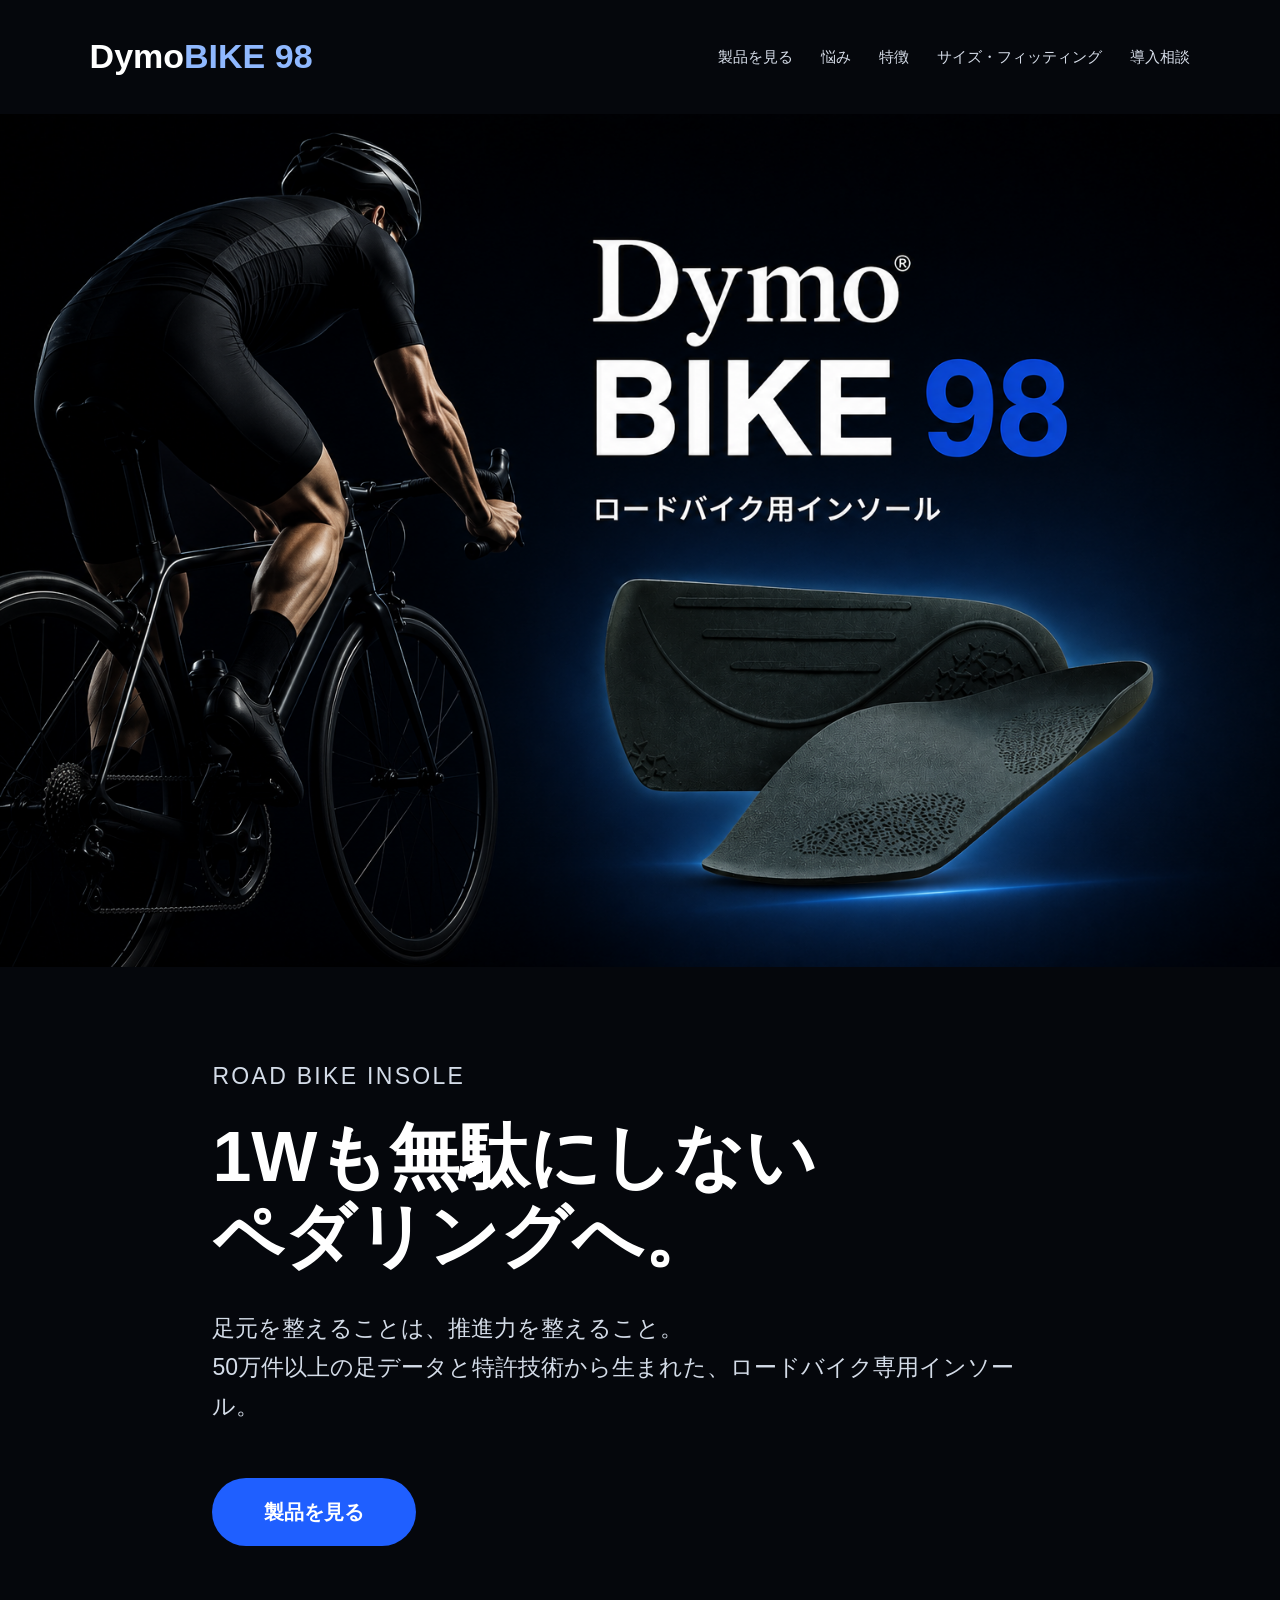
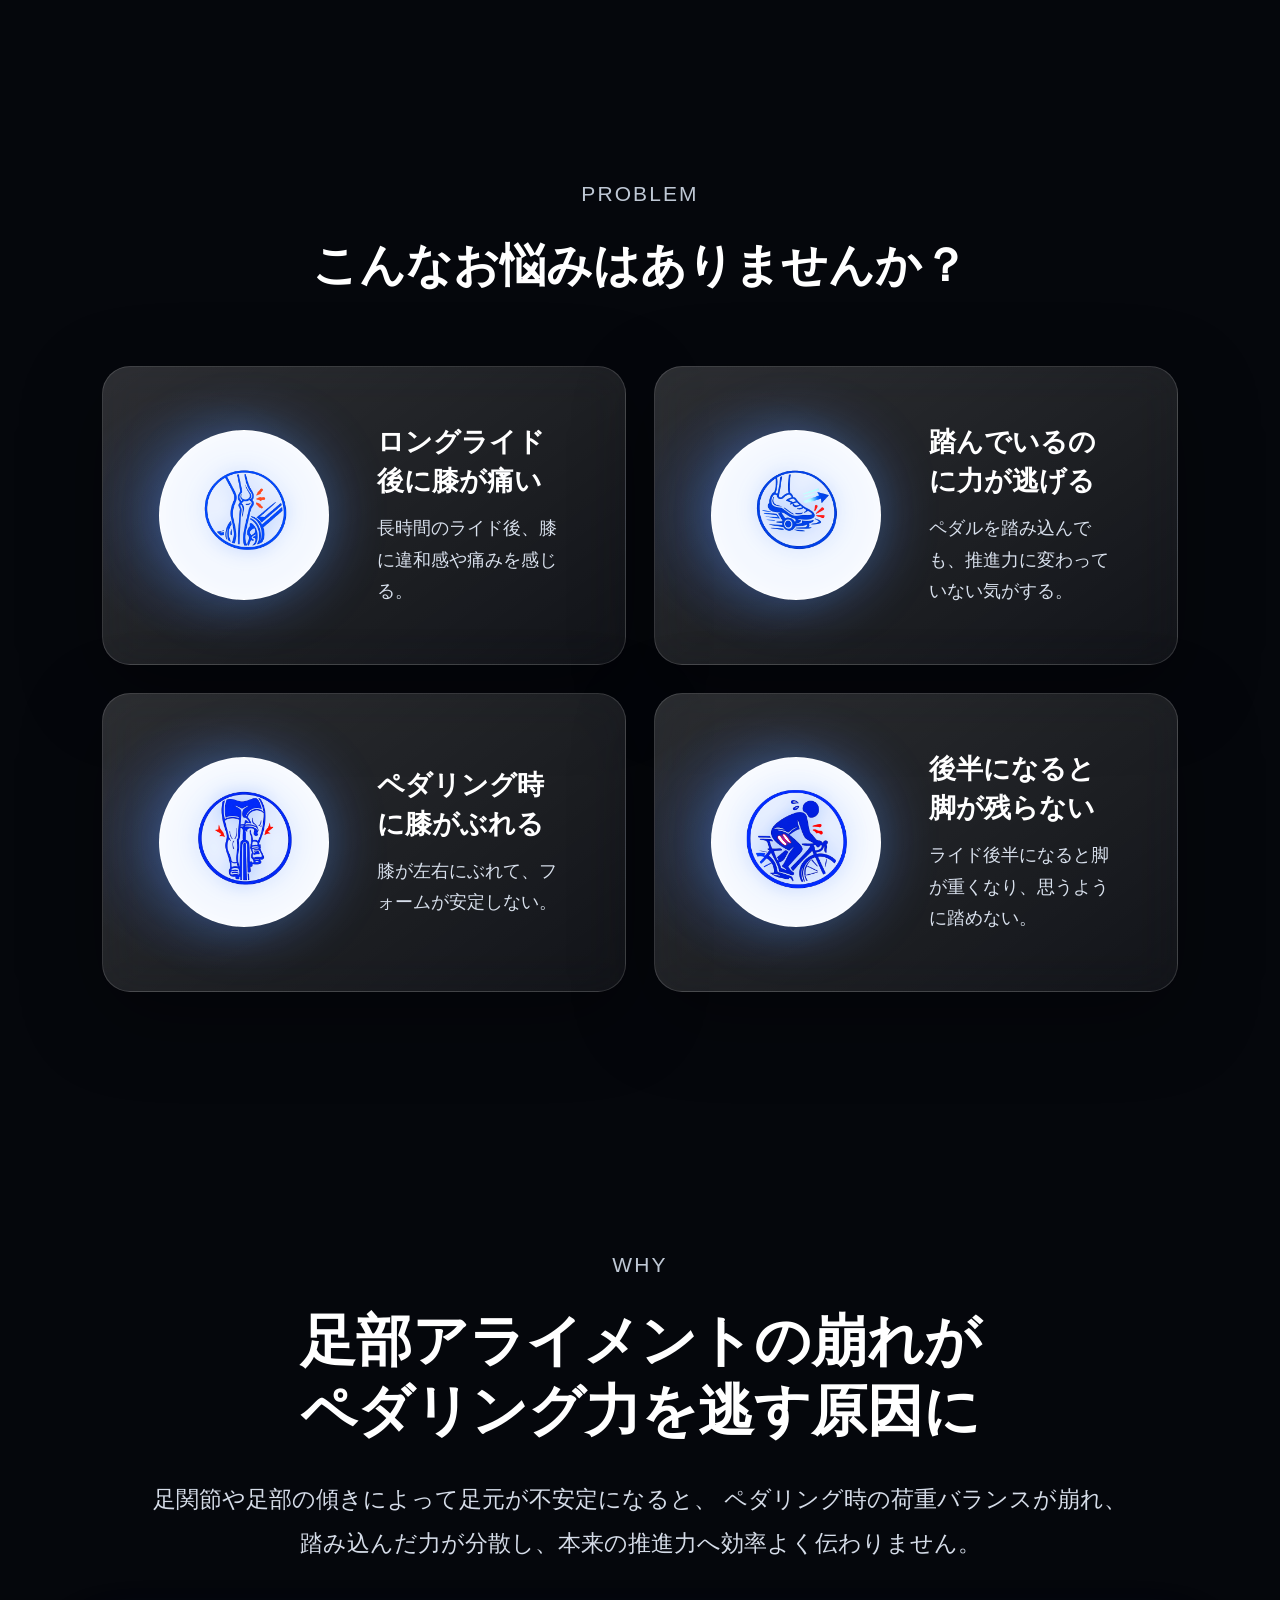
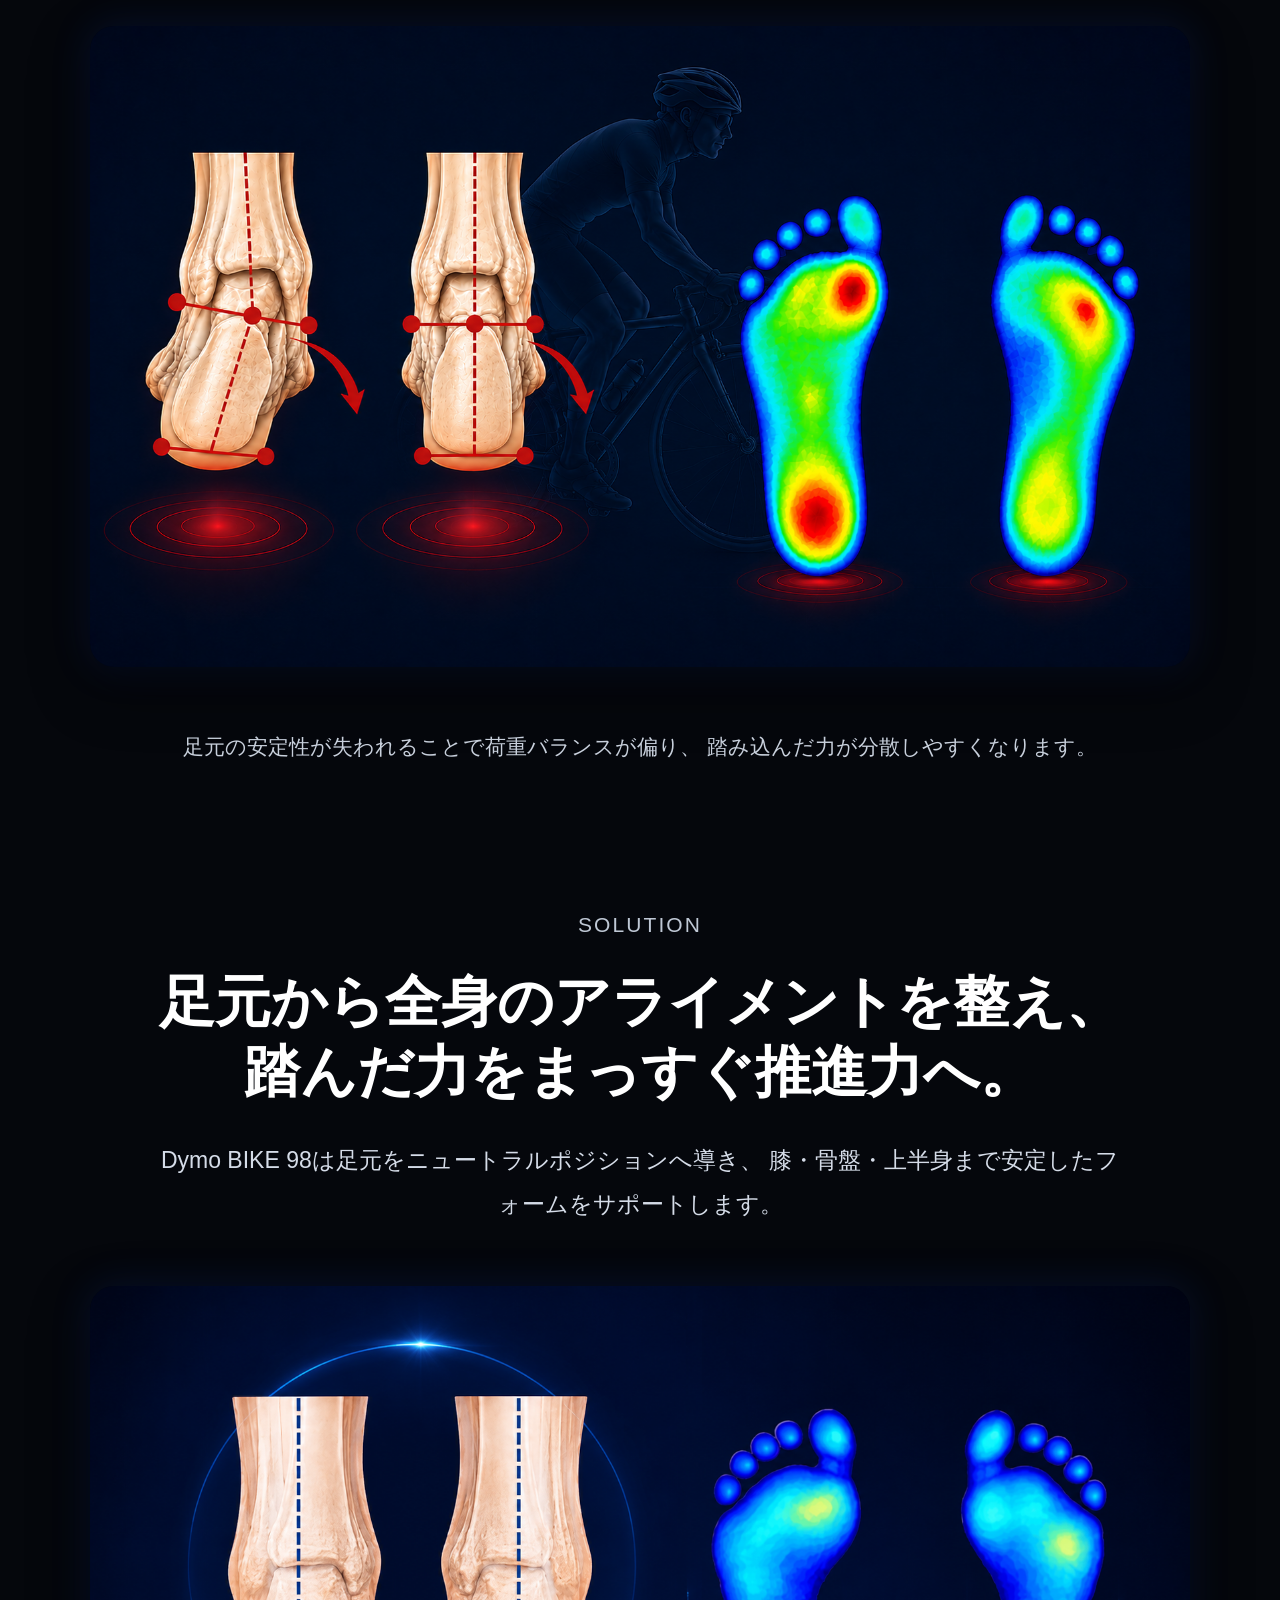
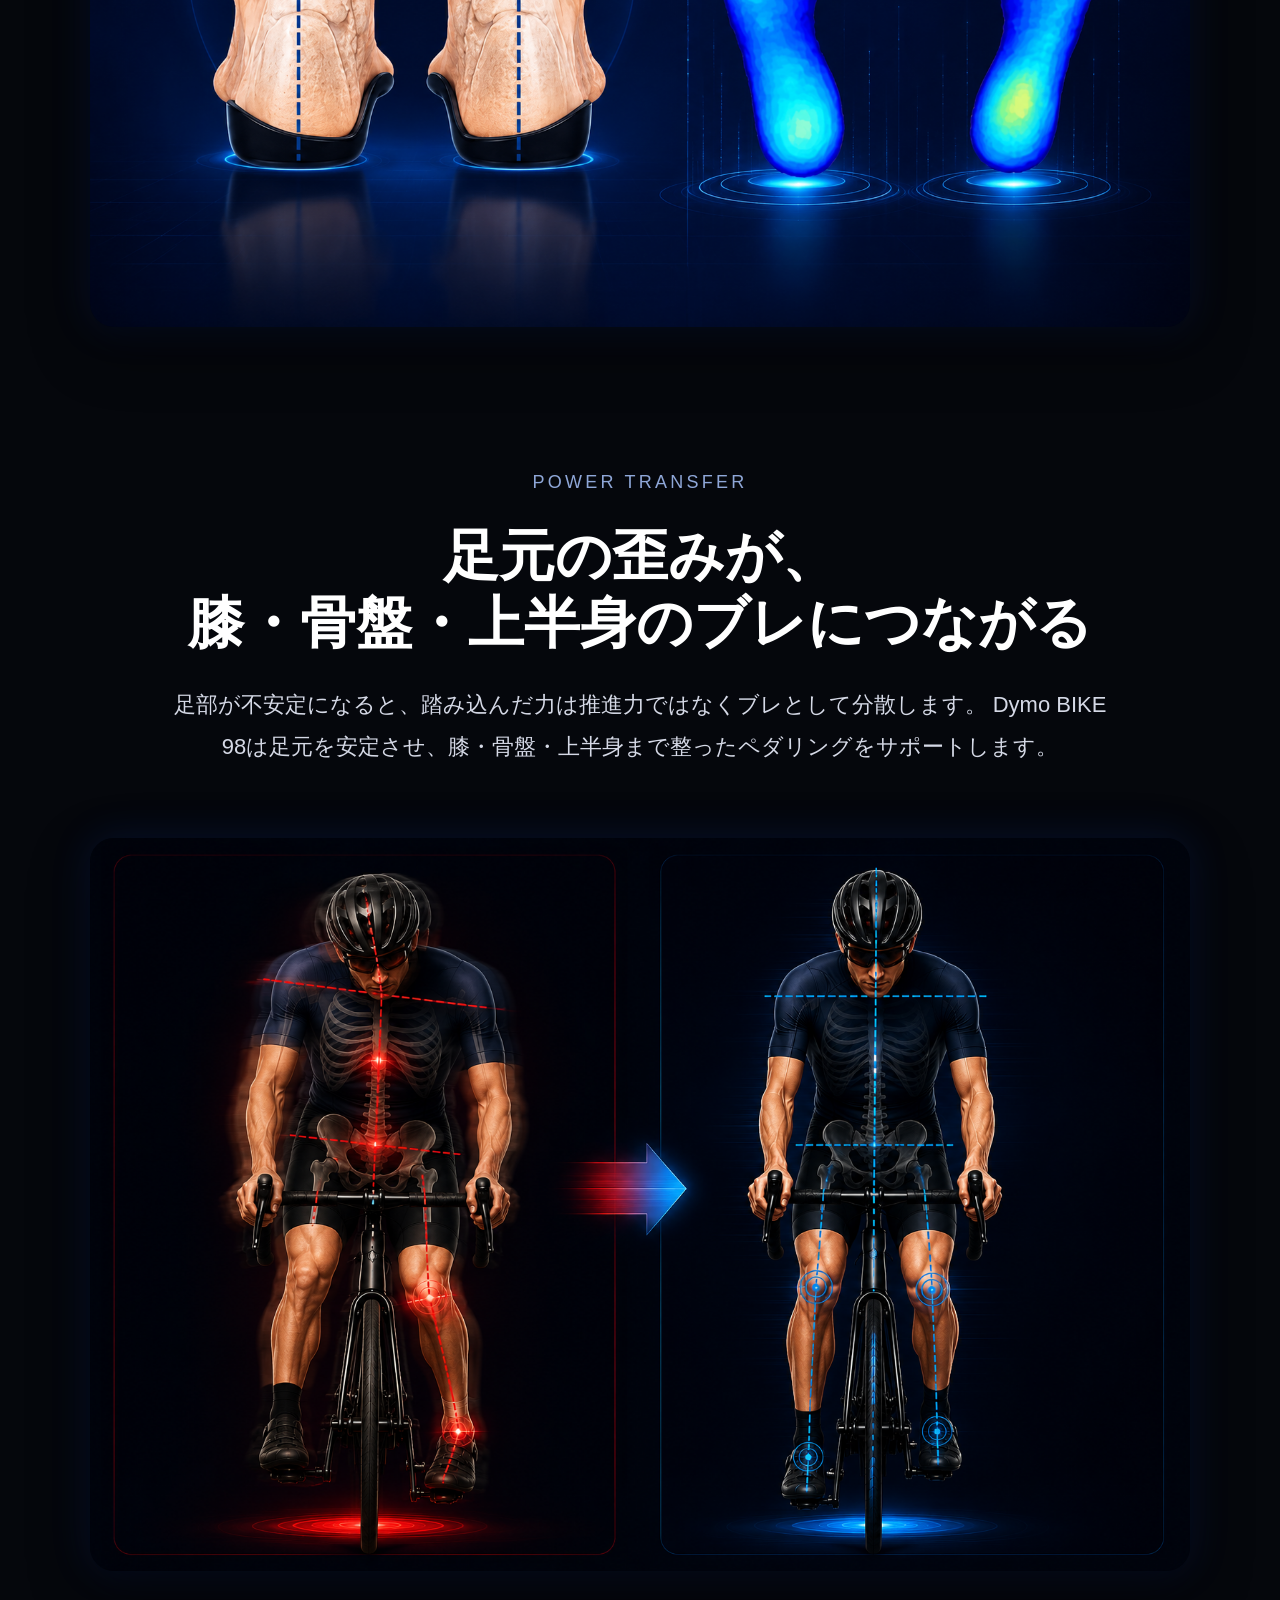
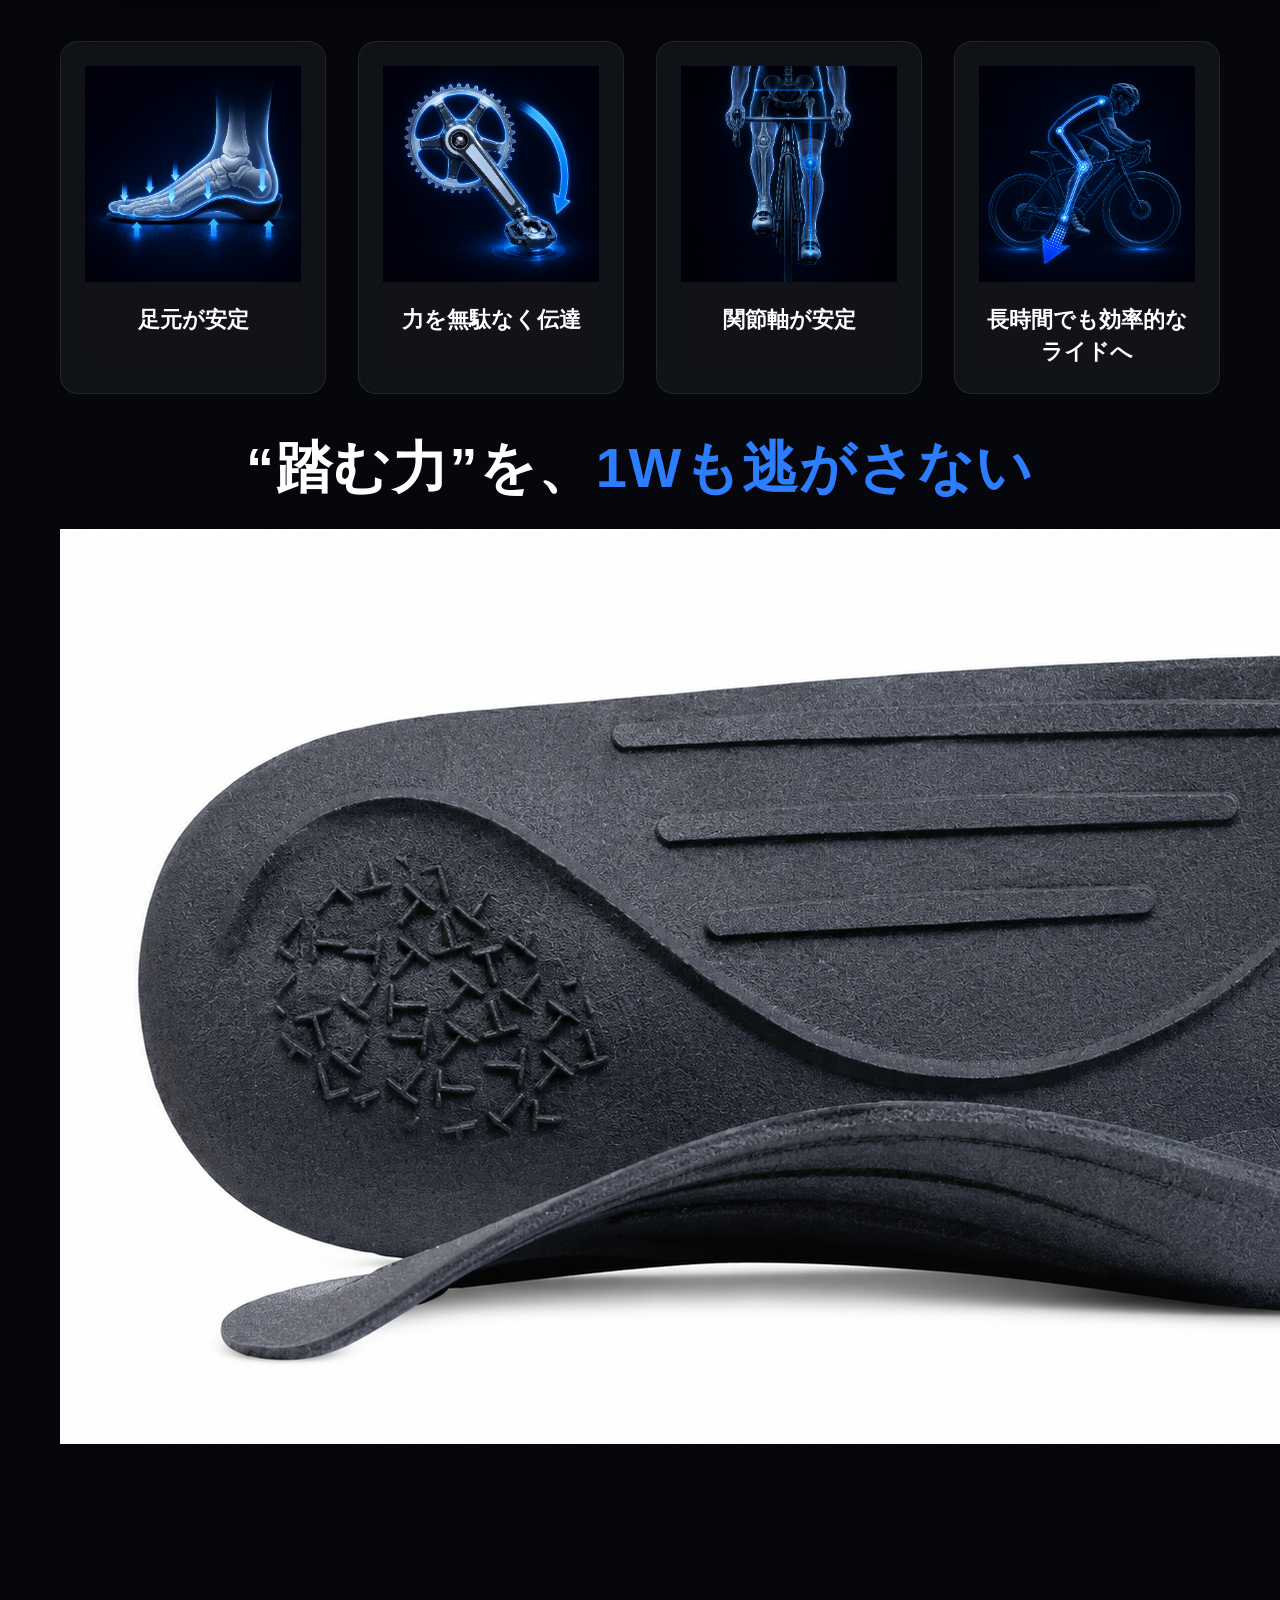
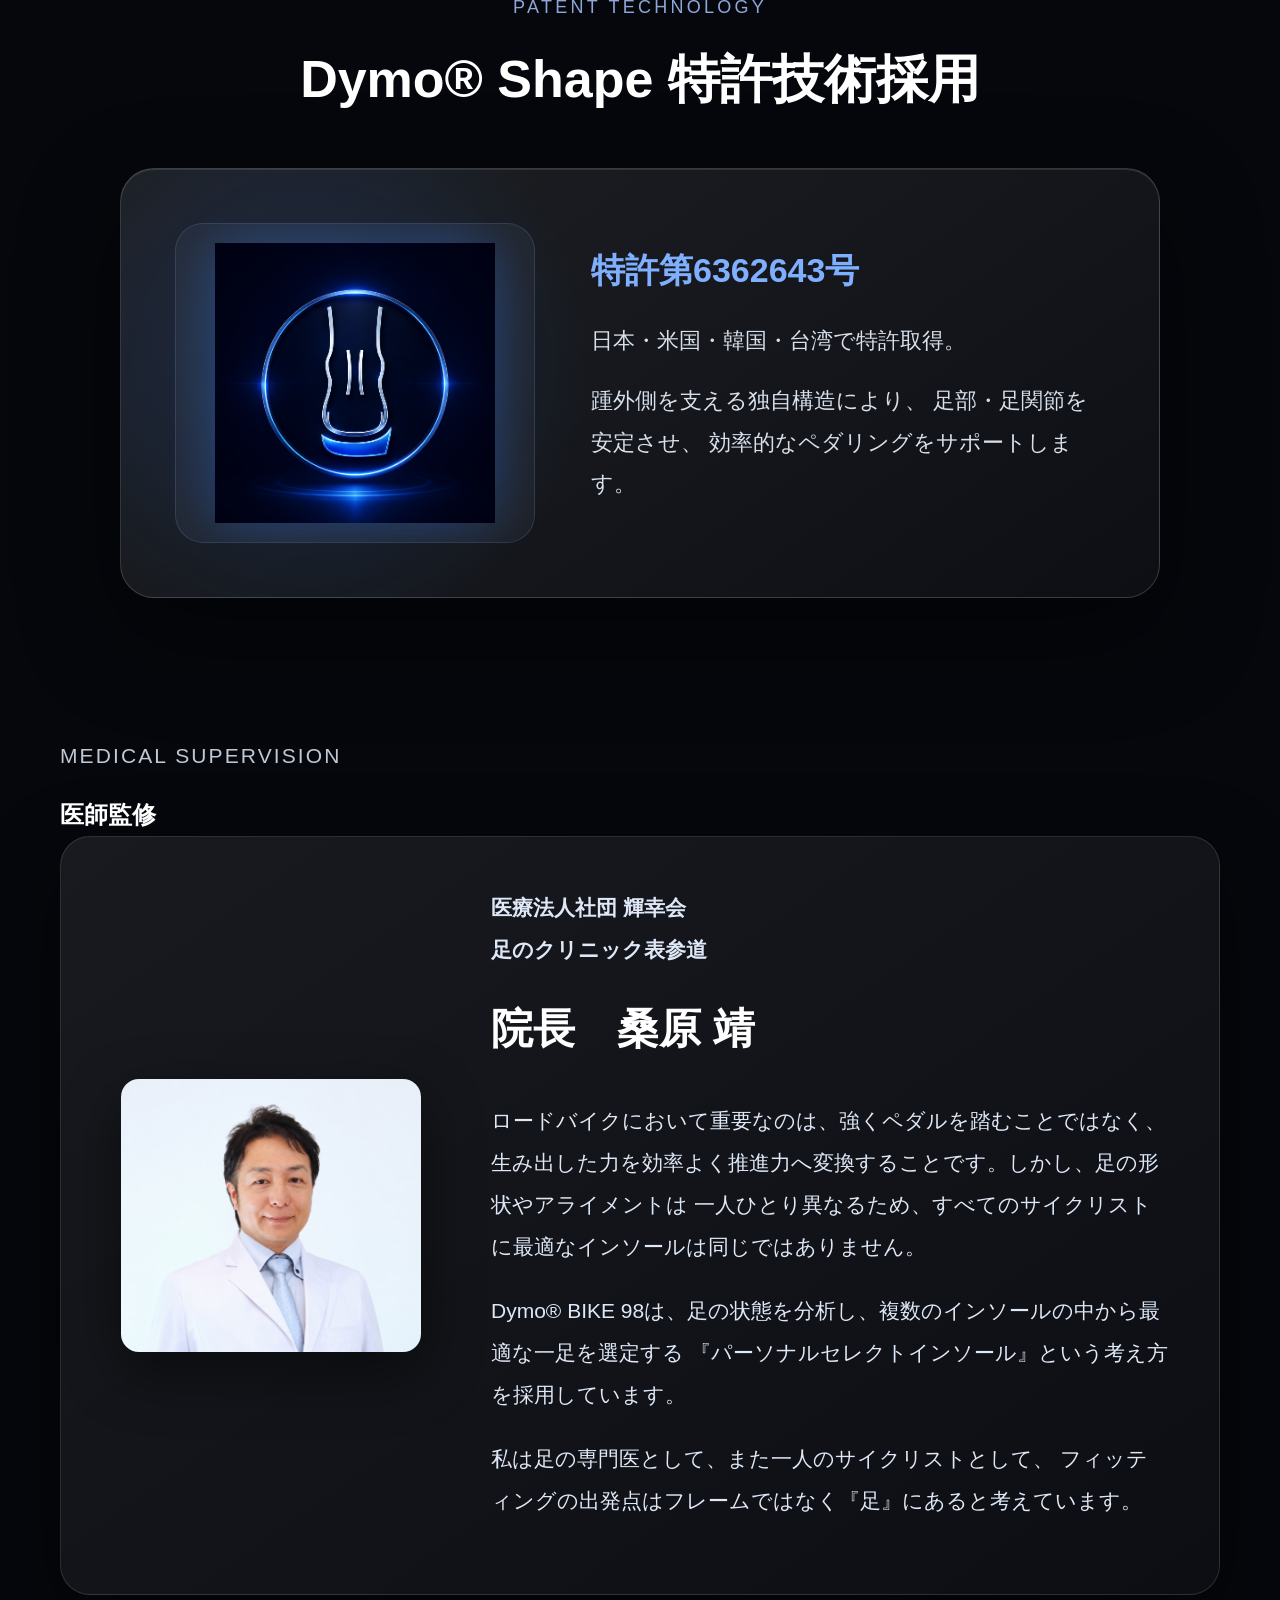
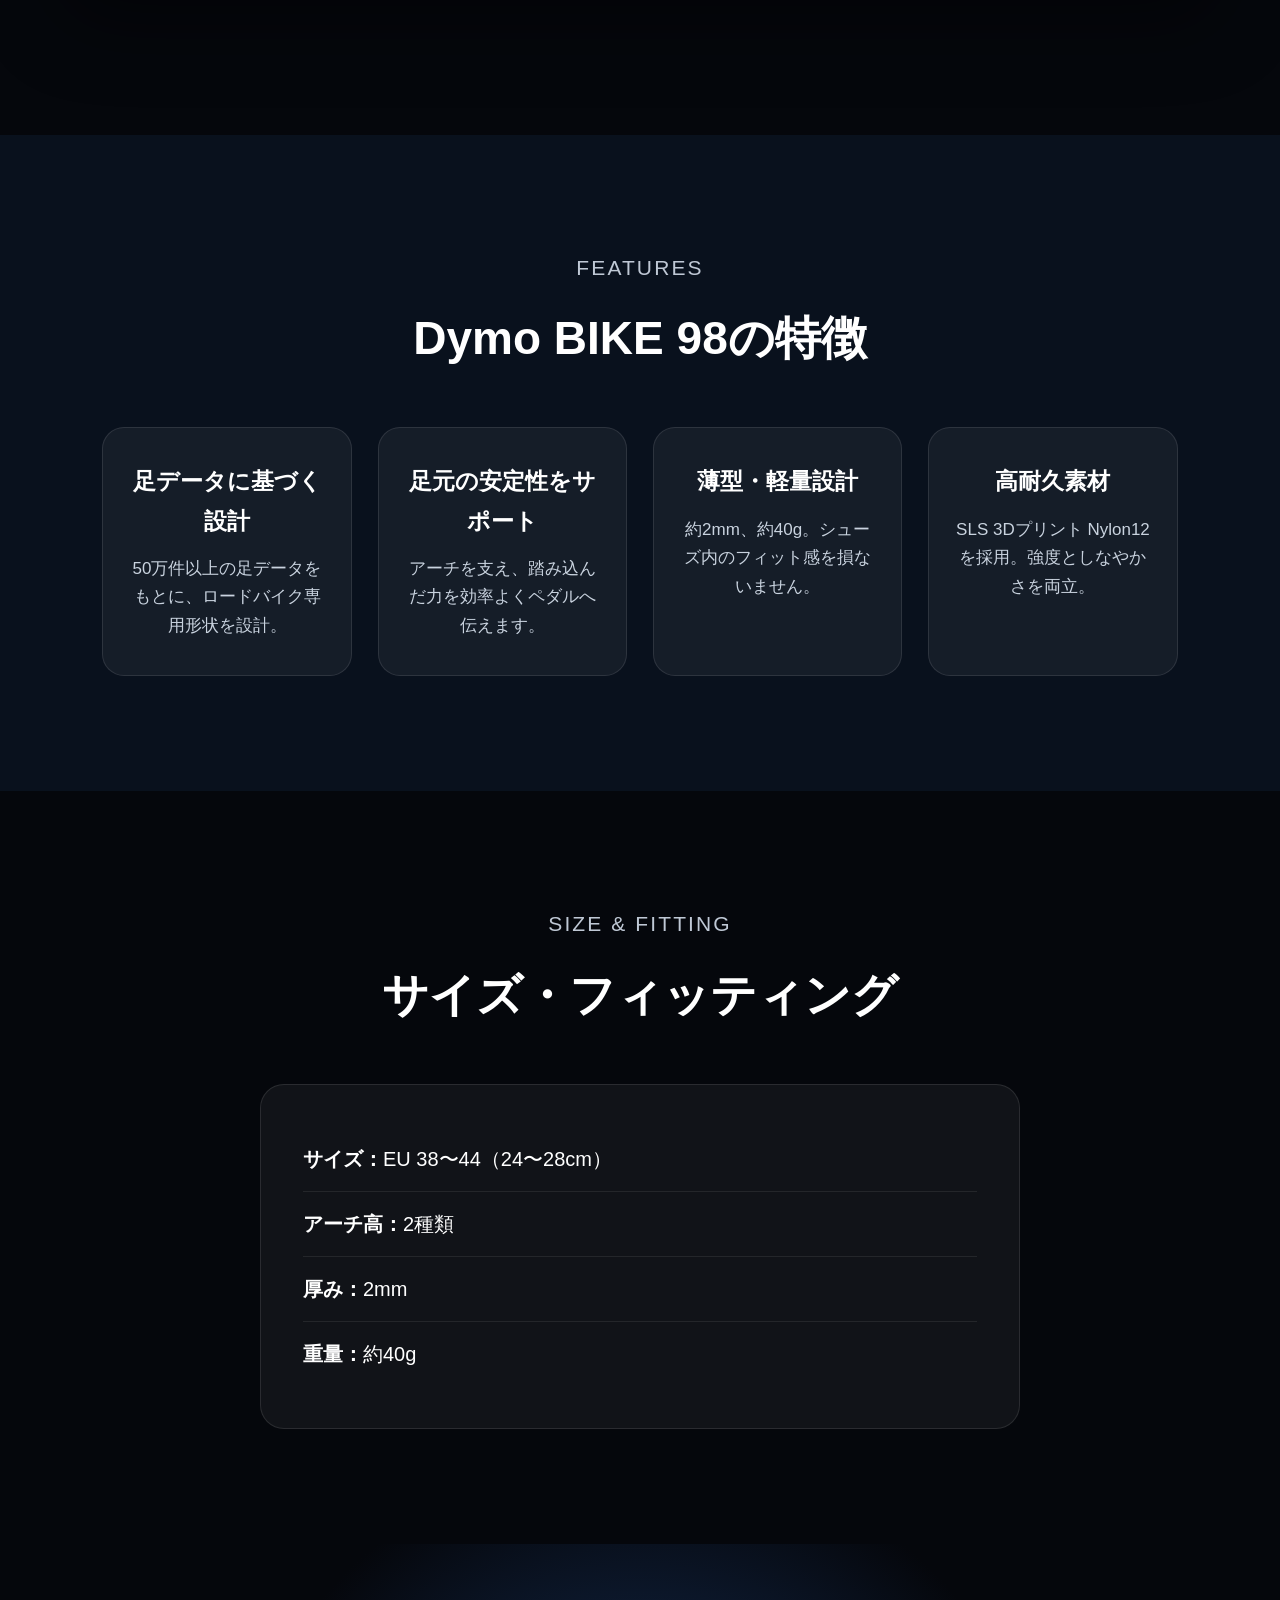
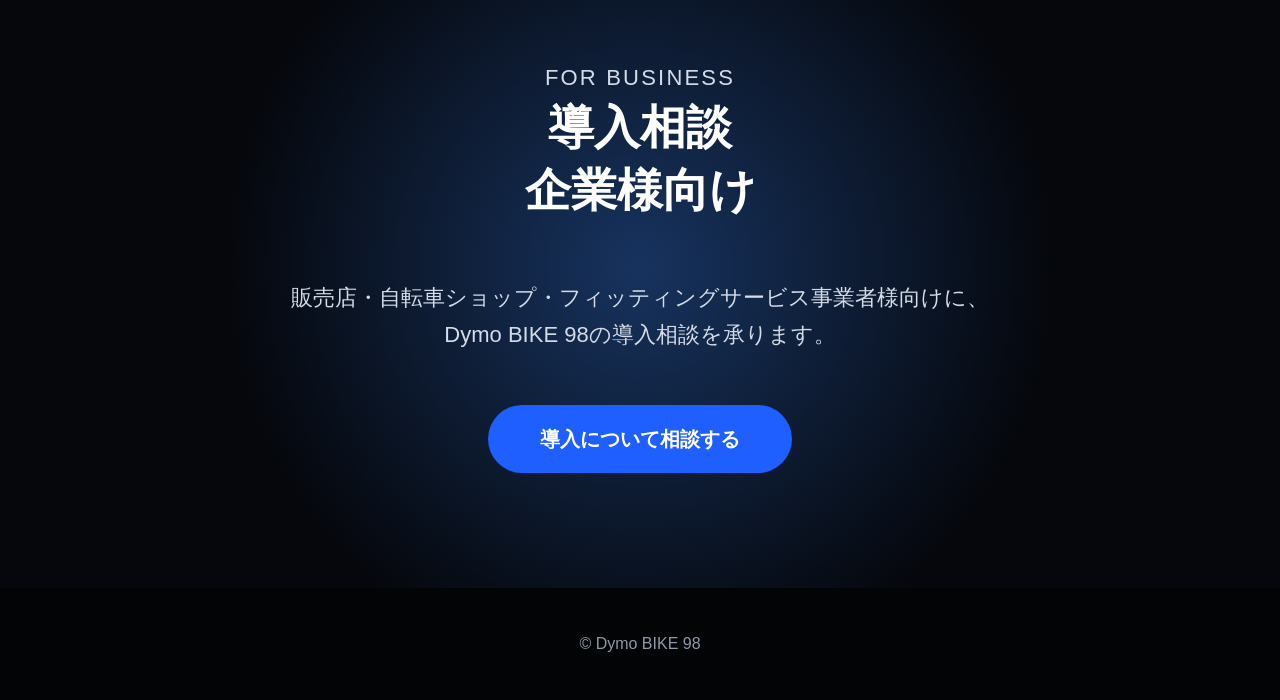
==== commit c0f2ce6e: "Update index.html" ====
--- a/index.html
+++ b/index.html
@@ -188,6 +188,10 @@
 <h2 class="power-catch">
   “踏む力”を、<span>1Wも逃がさない</span>
 </h2>
+<div class="product-showcase">
+  <img src="images/insole.png" alt="Dymo BIKE98 Insole">
+</div>
+  
 <section class="patent-section">
 
   <p class="eyebrow">PATENT TECHNOLOGY</p>
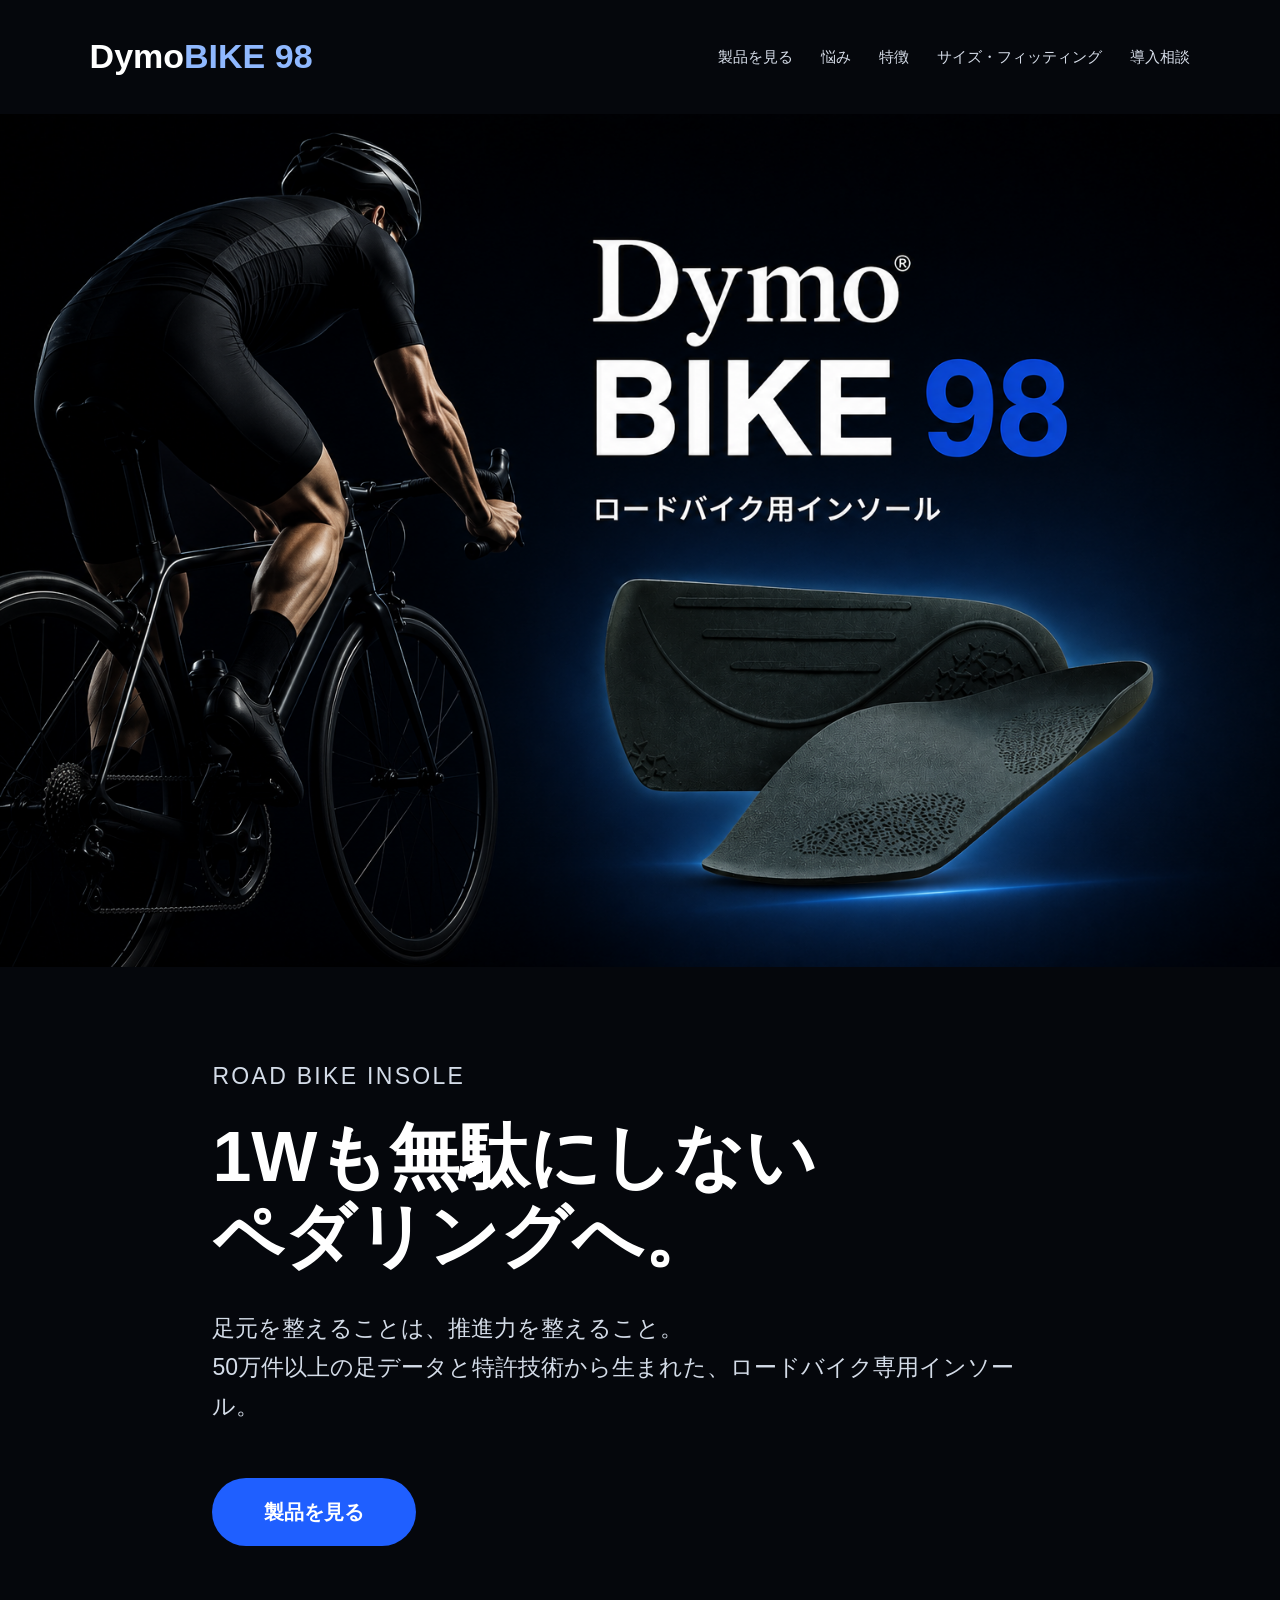
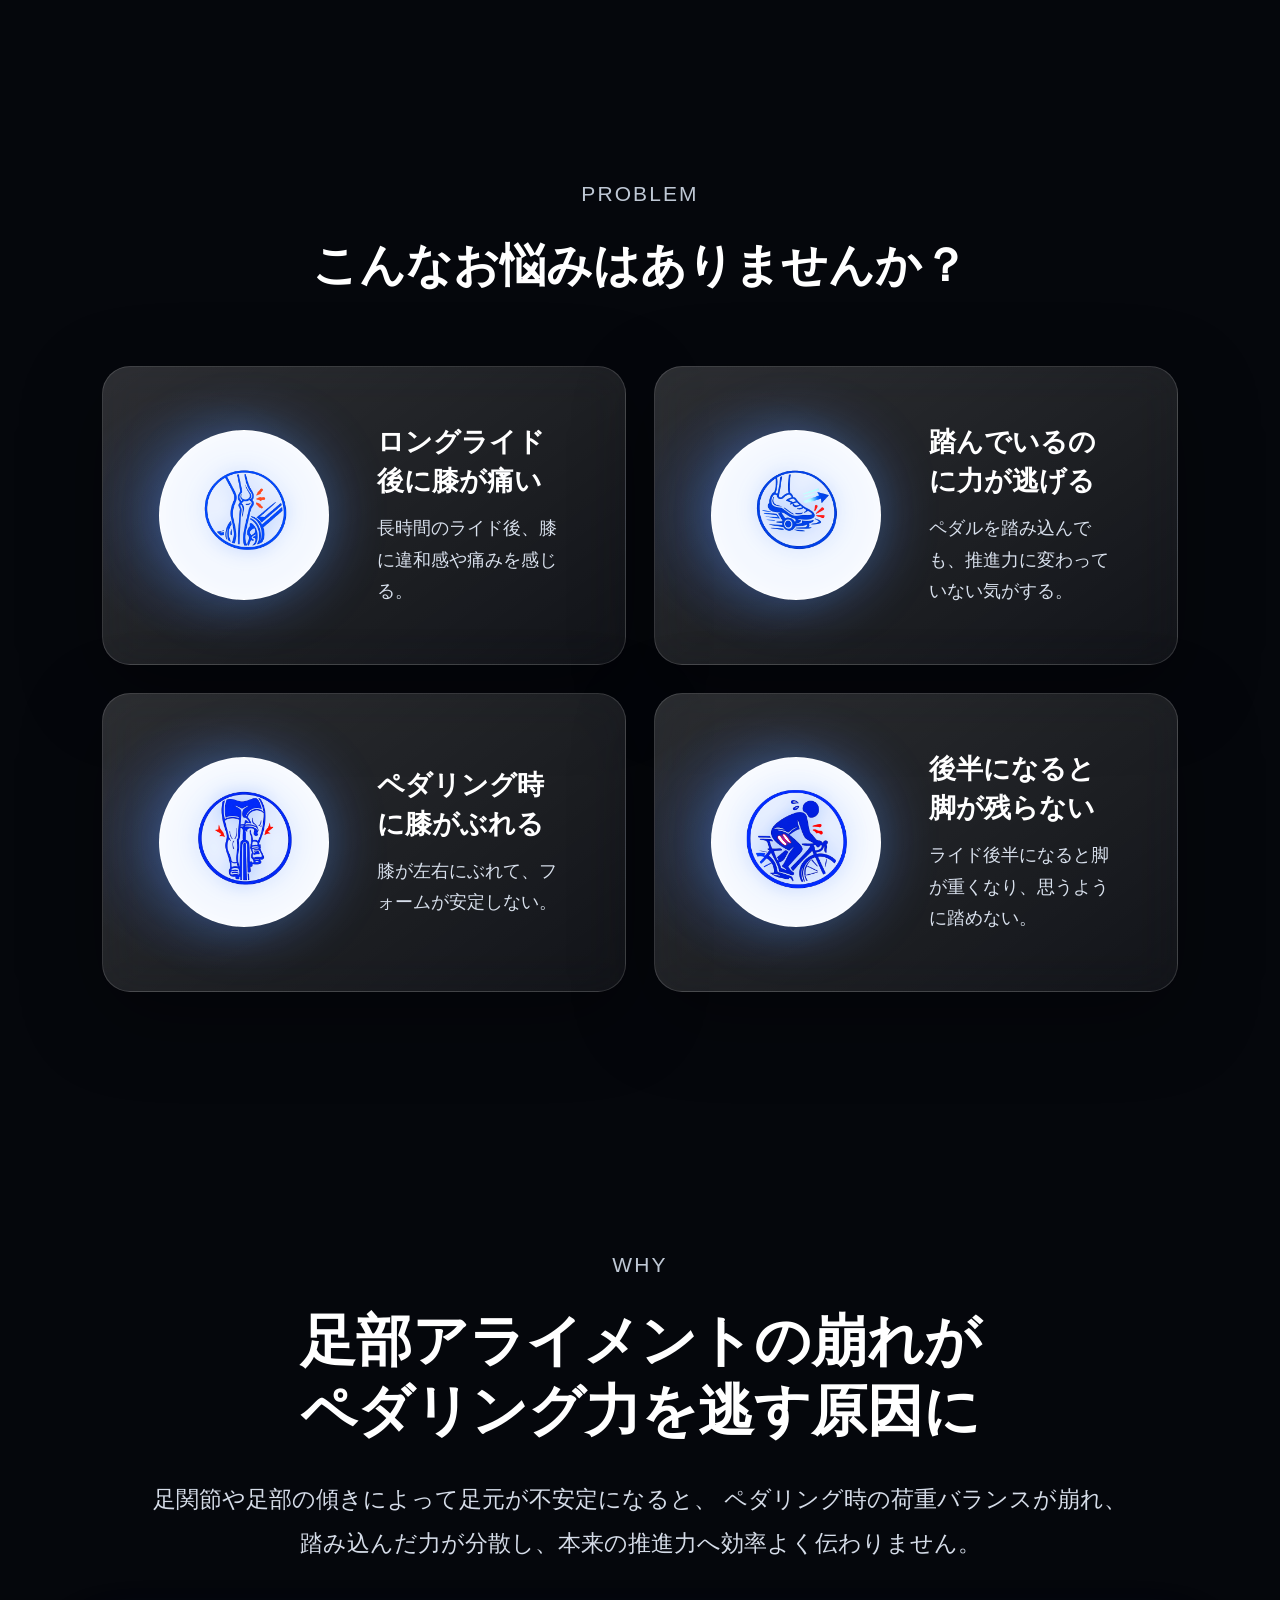
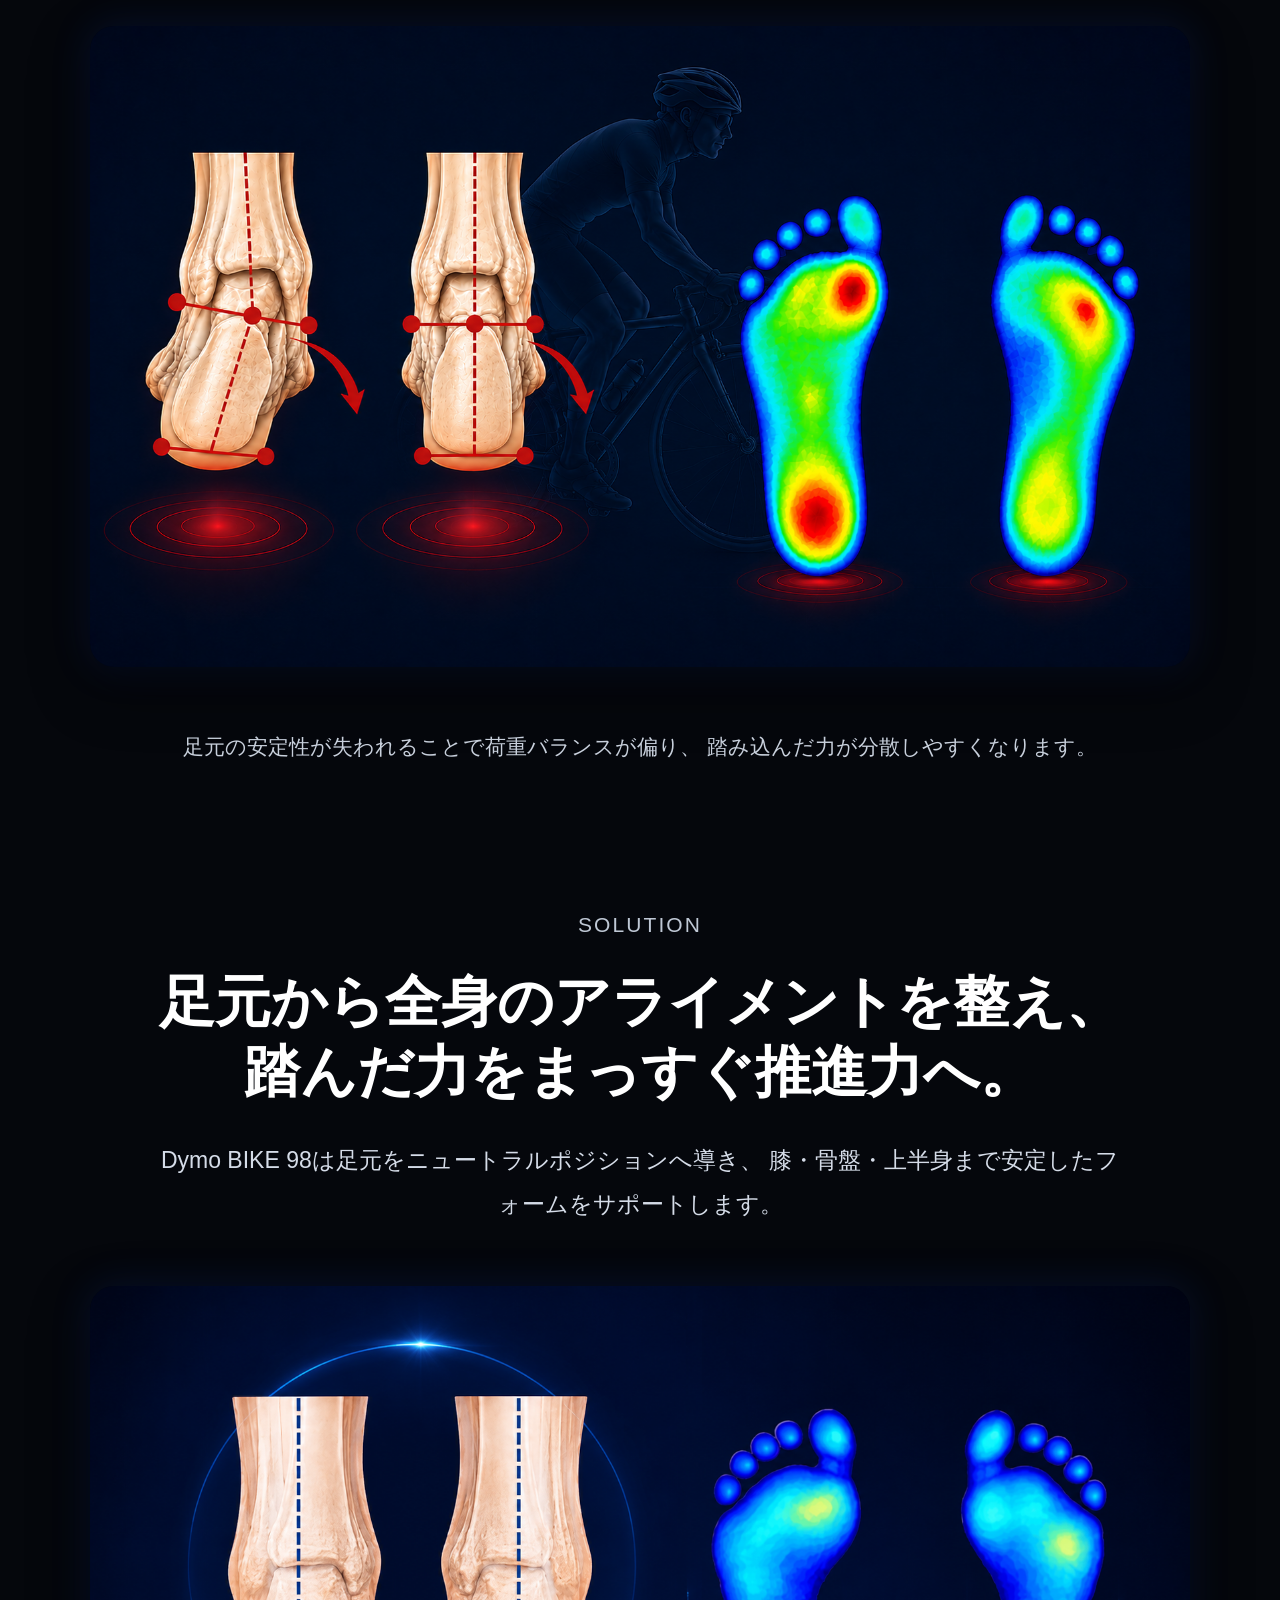
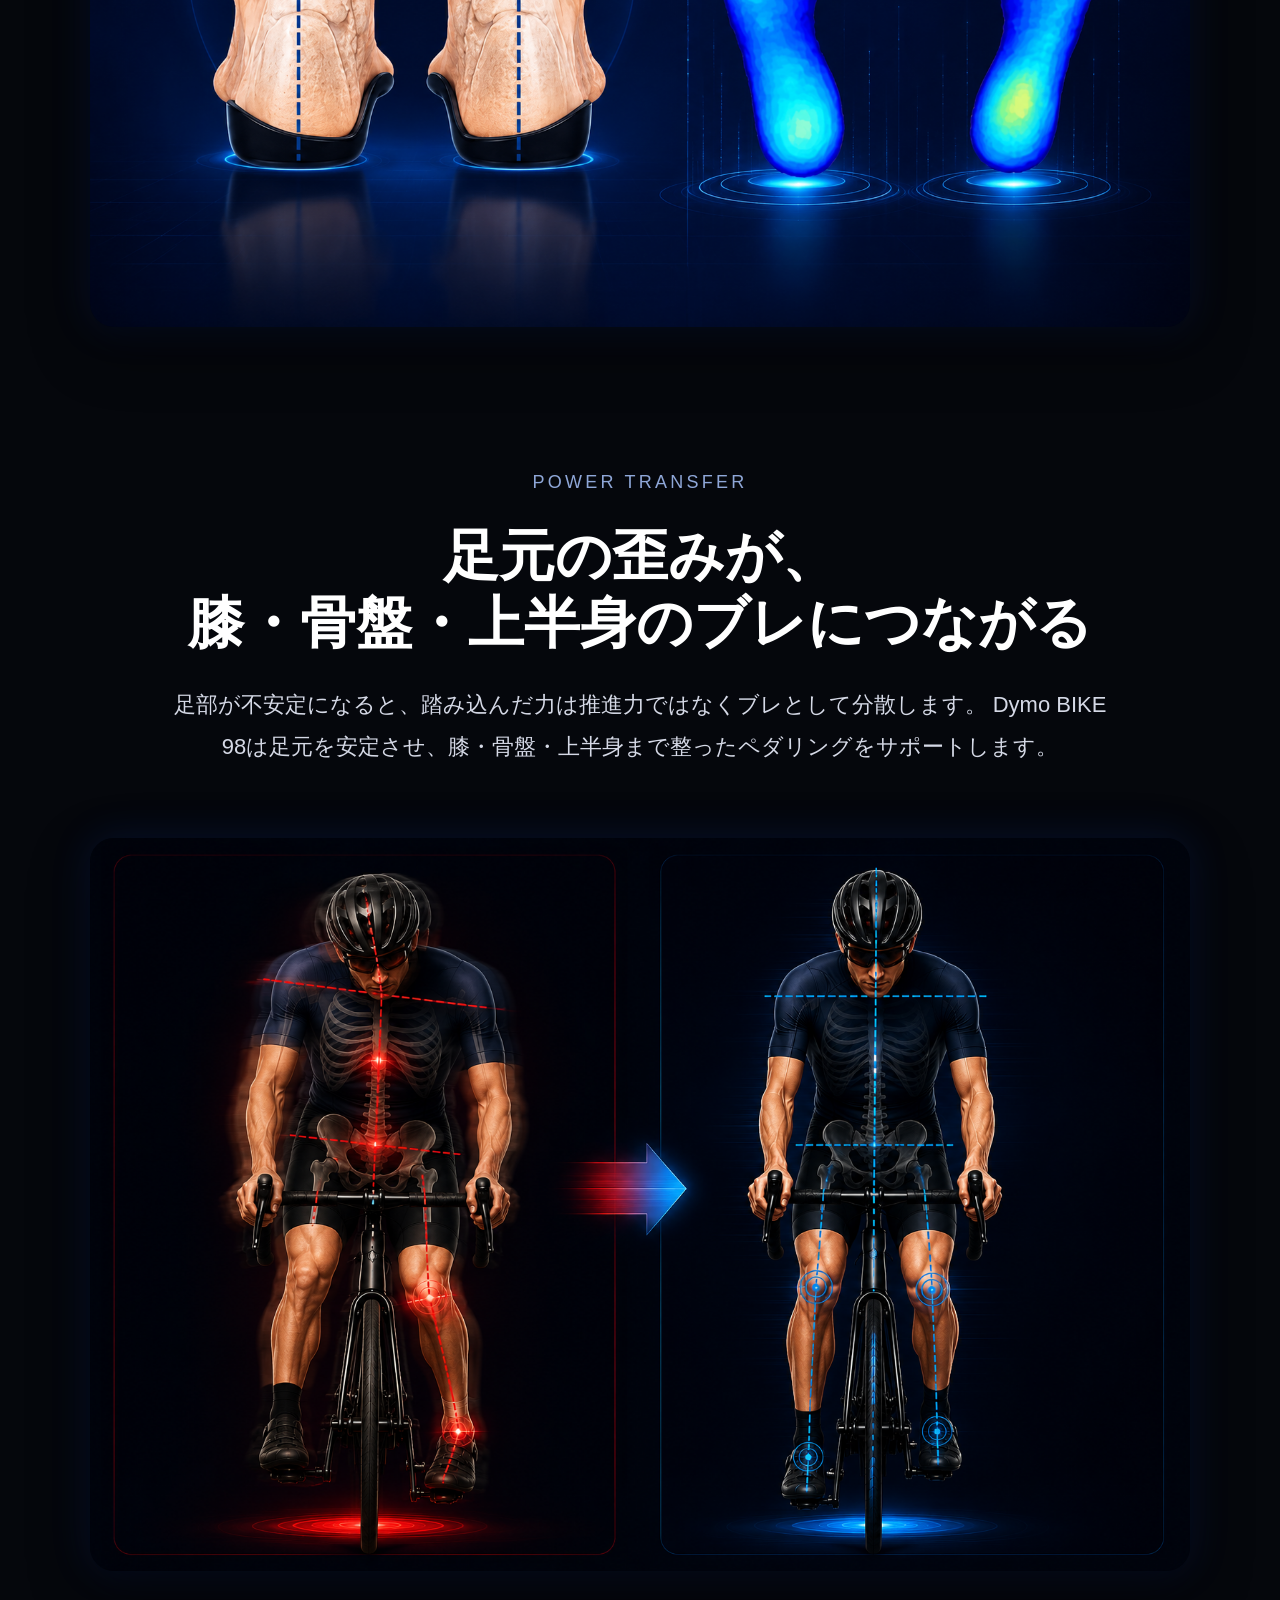
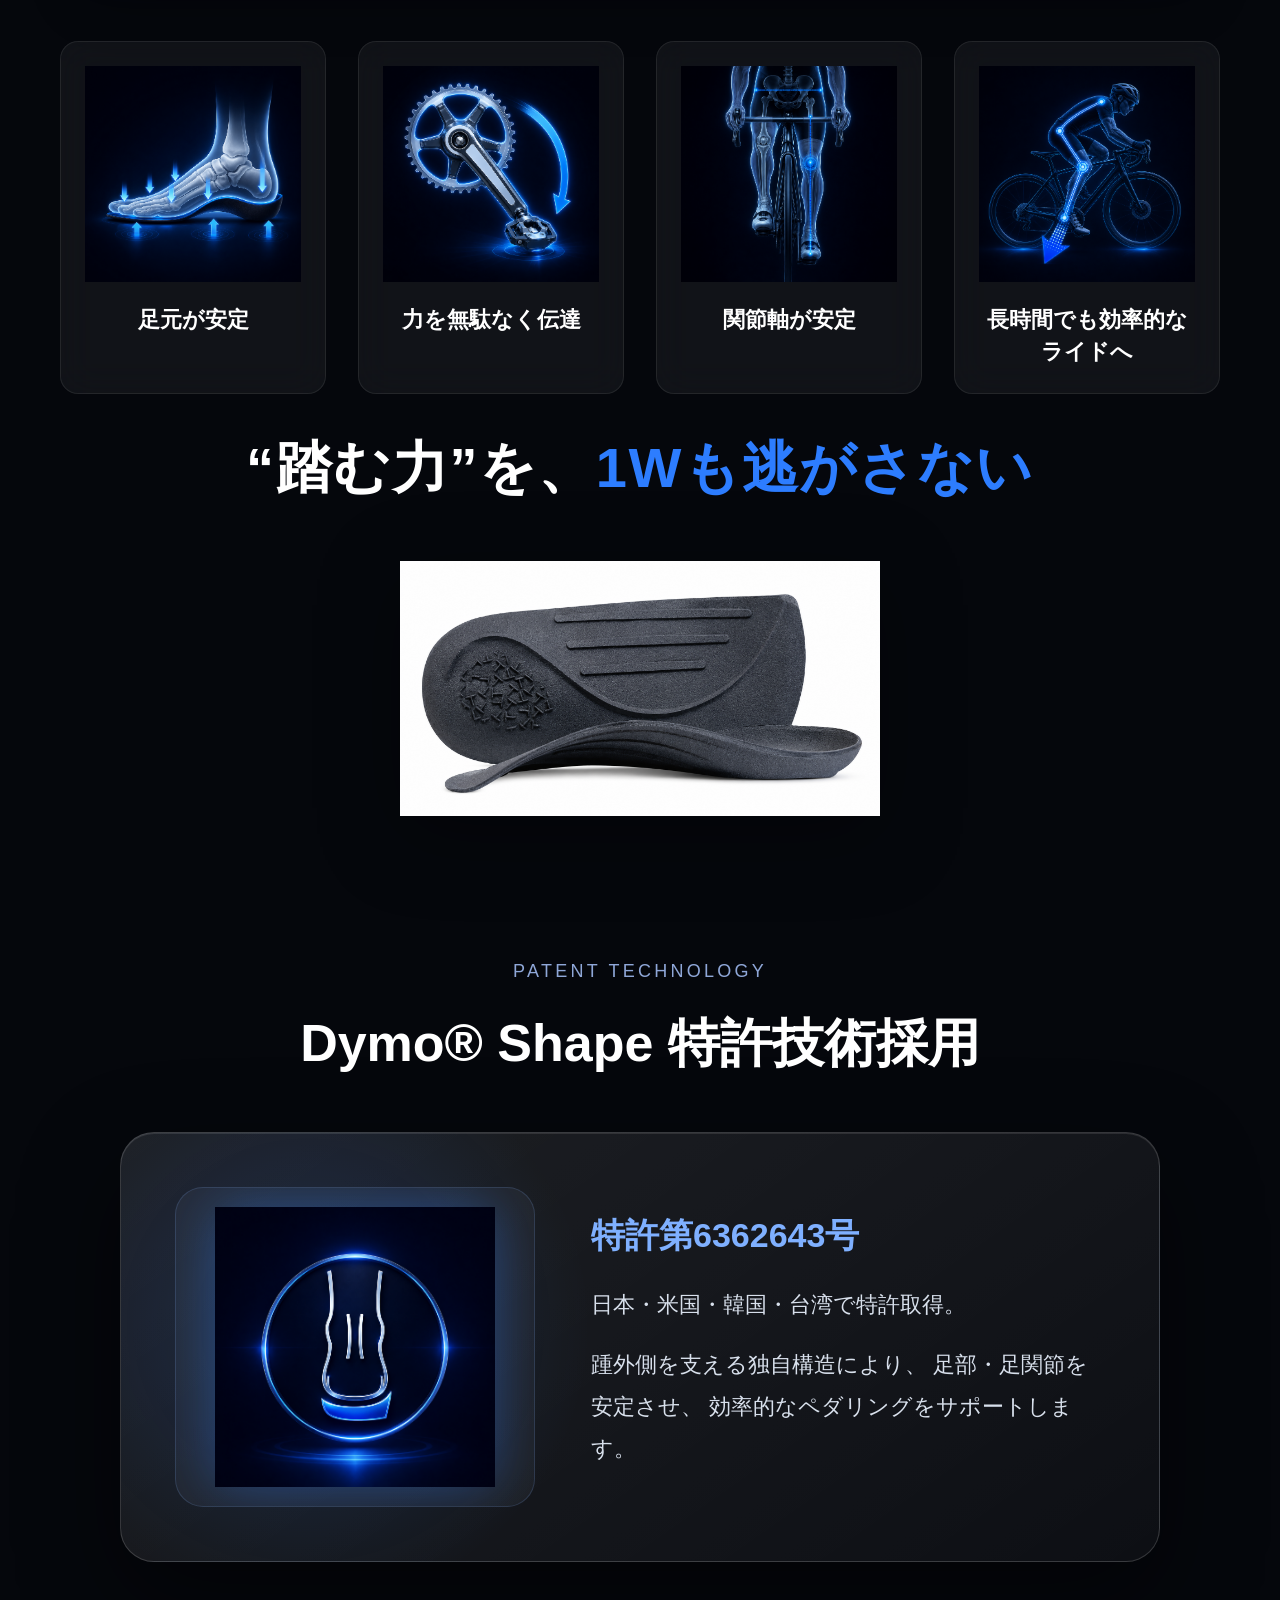
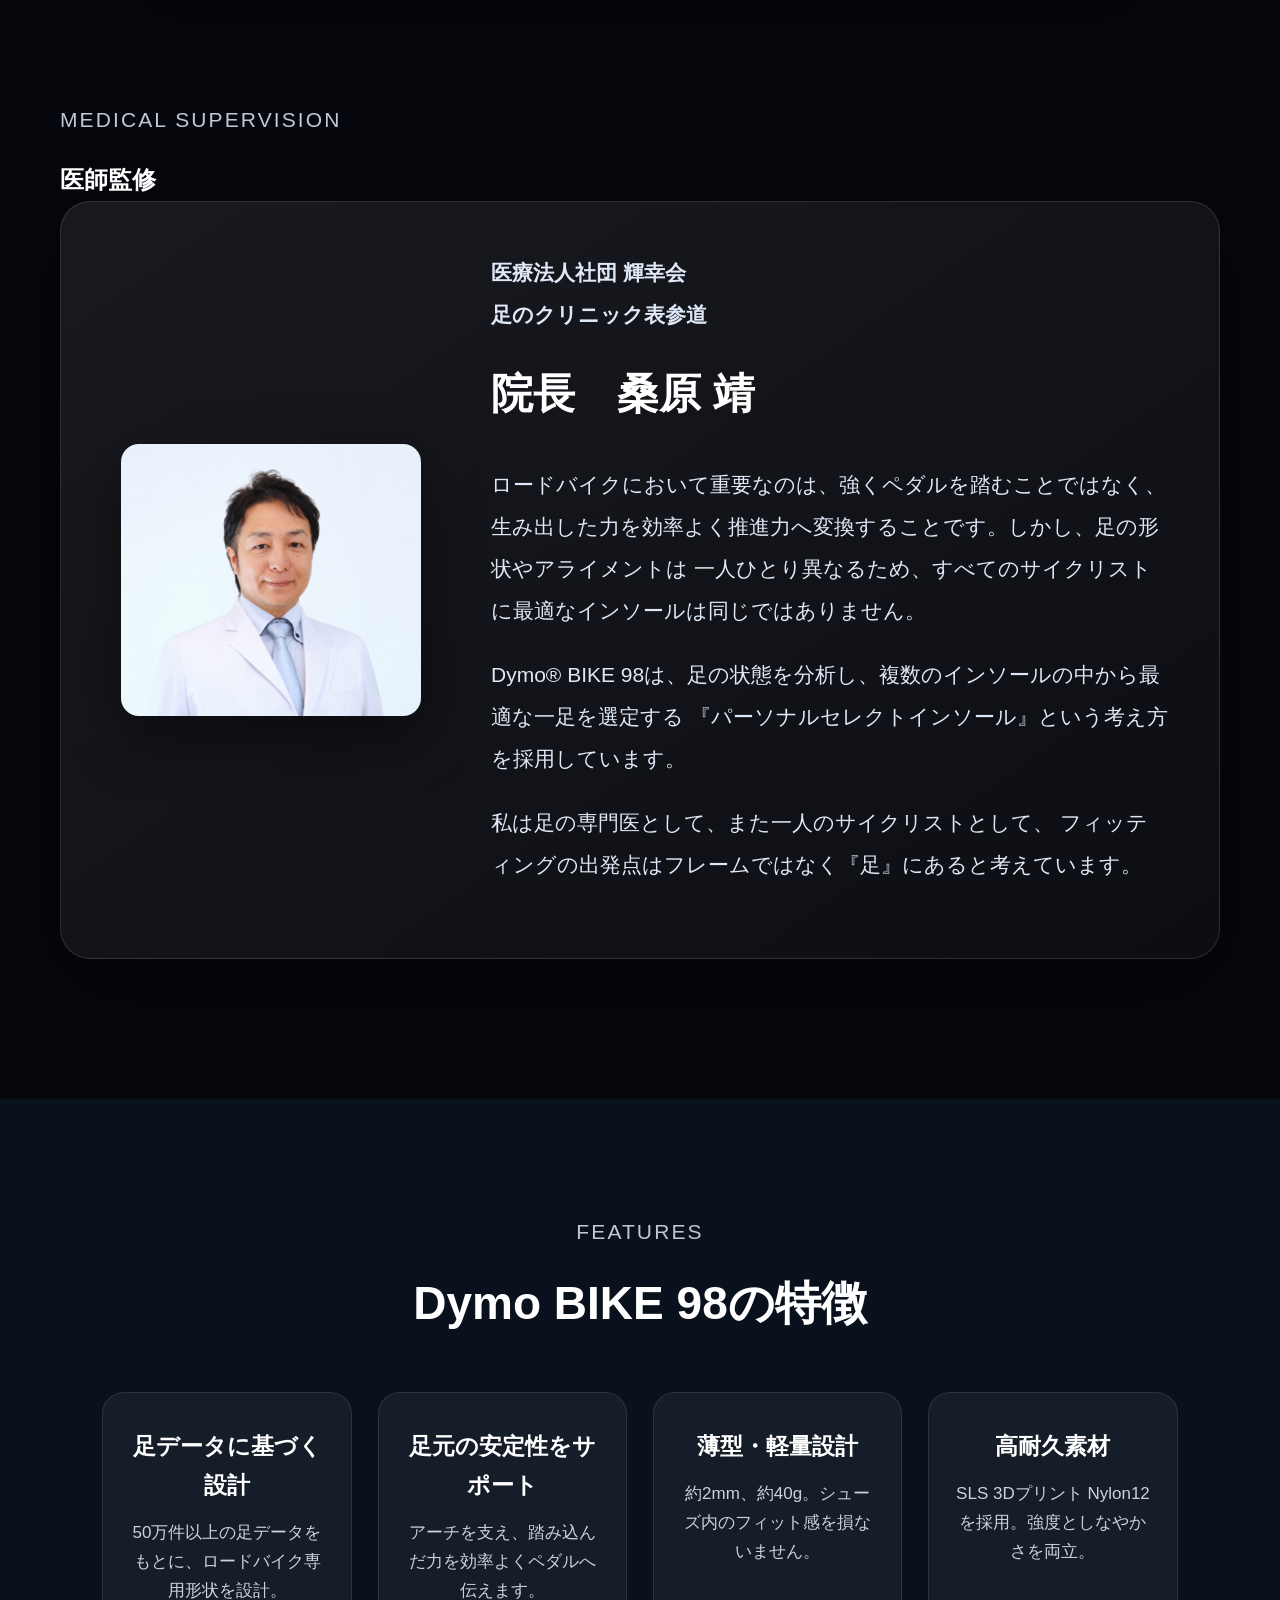
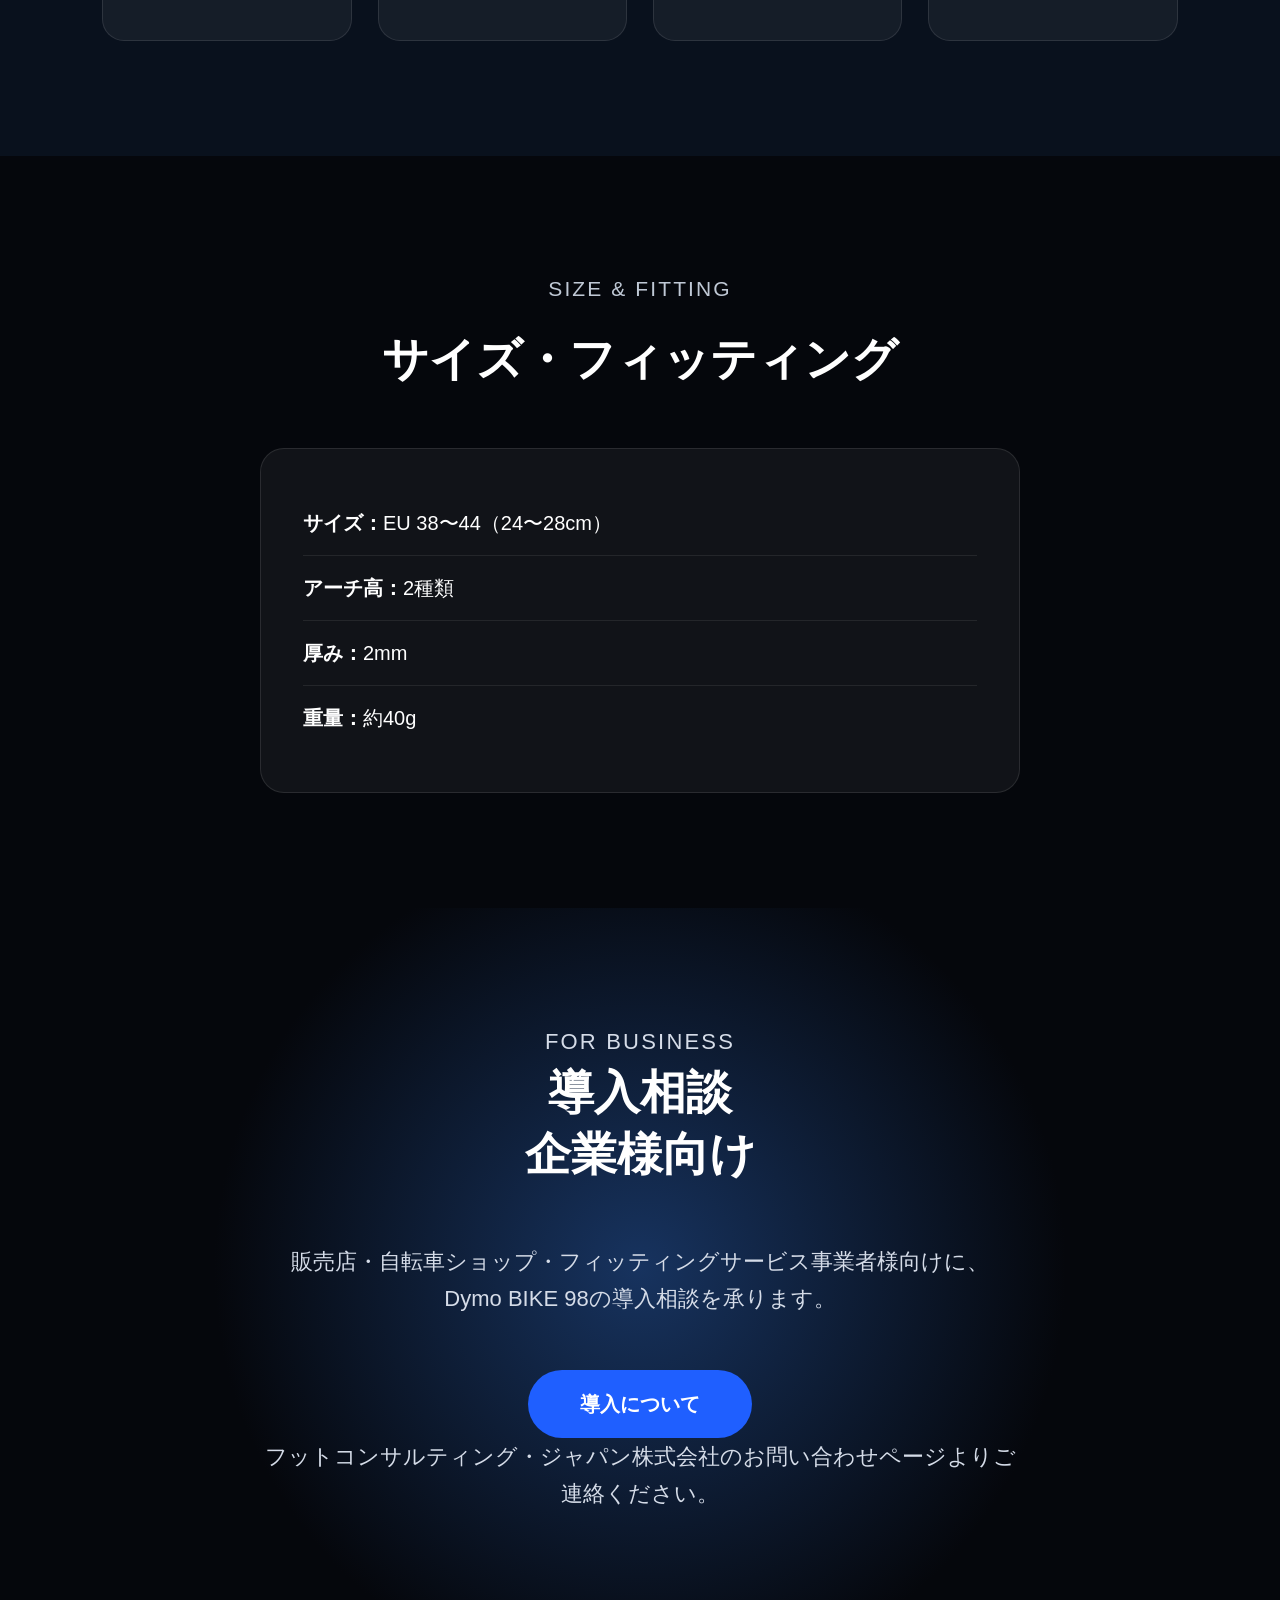
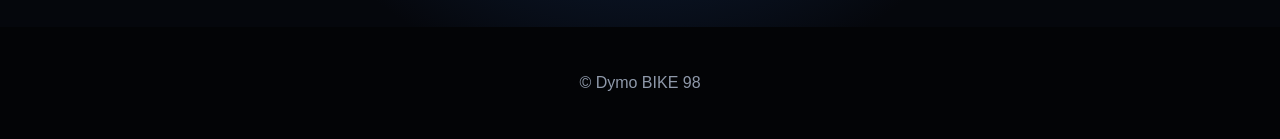
==== commit d1ff3291: "Update index.html" ====
--- a/index.html
+++ b/index.html
@@ -307,7 +307,12 @@
       販売店・自転車ショップ・フィッティングサービス事業者様向けに、
       Dymo BIKE 98の導入相談を承ります。
     </p>
-    <a href="mailto:info@example.com" class="btn">導入について相談する</a>
+  <a href="https://footconsul-jp.com/" class="btn" target="_blank" rel="noopener">
+  導入について
+</a>
+   <p class="intro-note">
+  フットコンサルティング・ジャパン株式会社のお問い合わせページよりご連絡ください。
+</p> 
   </section>
 </main>
 
--- a/brand.css
+++ b/brand.css
@@ -1475,3 +1475,27 @@
     }
 
 }
+/* ===== Product Showcase ===== */
+
+/* ===== Product Showcase ===== */
+
+.product-showcase{
+    text-align:center;
+    margin:60px auto 80px;
+}
+
+.product-showcase img{
+    width:42%;
+    max-width:480px;
+    min-width:280px;
+    height:auto;
+    display:block;
+    margin:0 auto;
+
+    filter:drop-shadow(0 18px 40px rgba(0,0,0,.35));
+    transition:.3s ease;
+}
+
+.product-showcase img:hover{
+    transform:scale(1.03);
+}
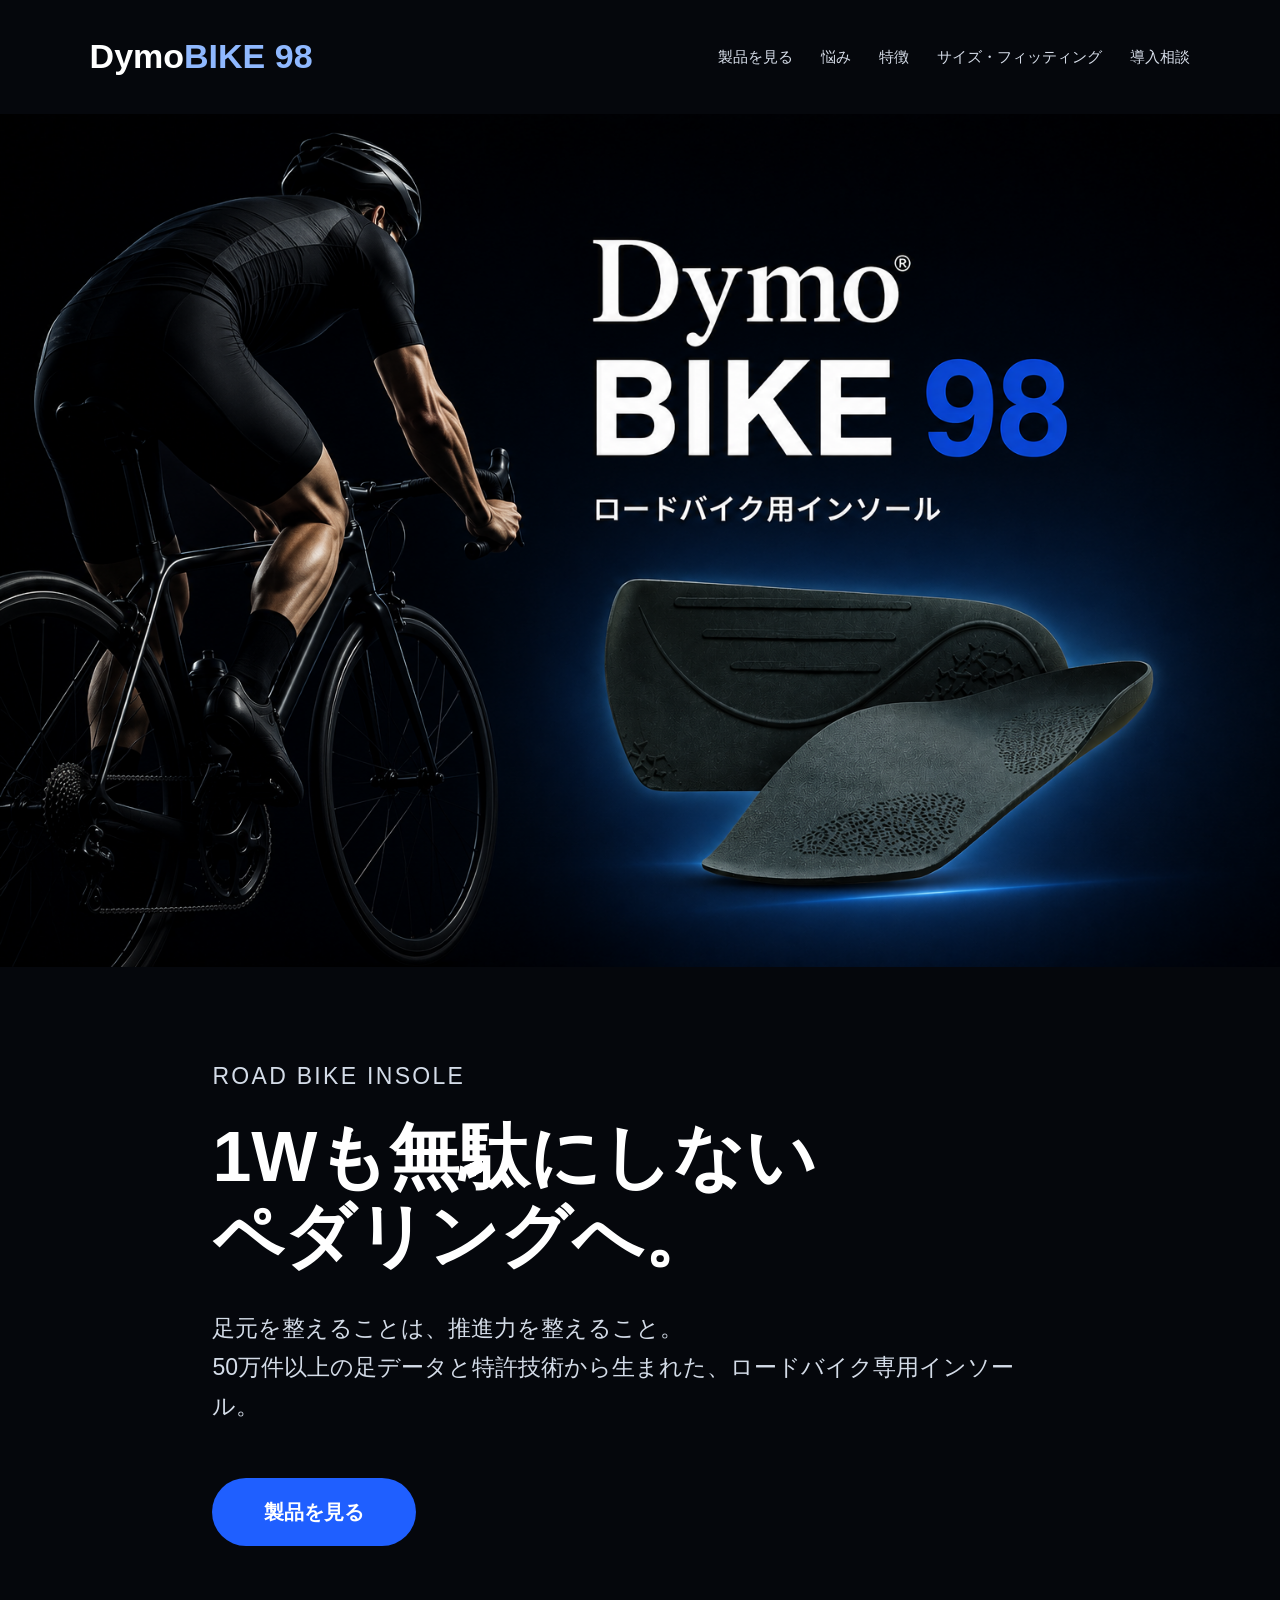
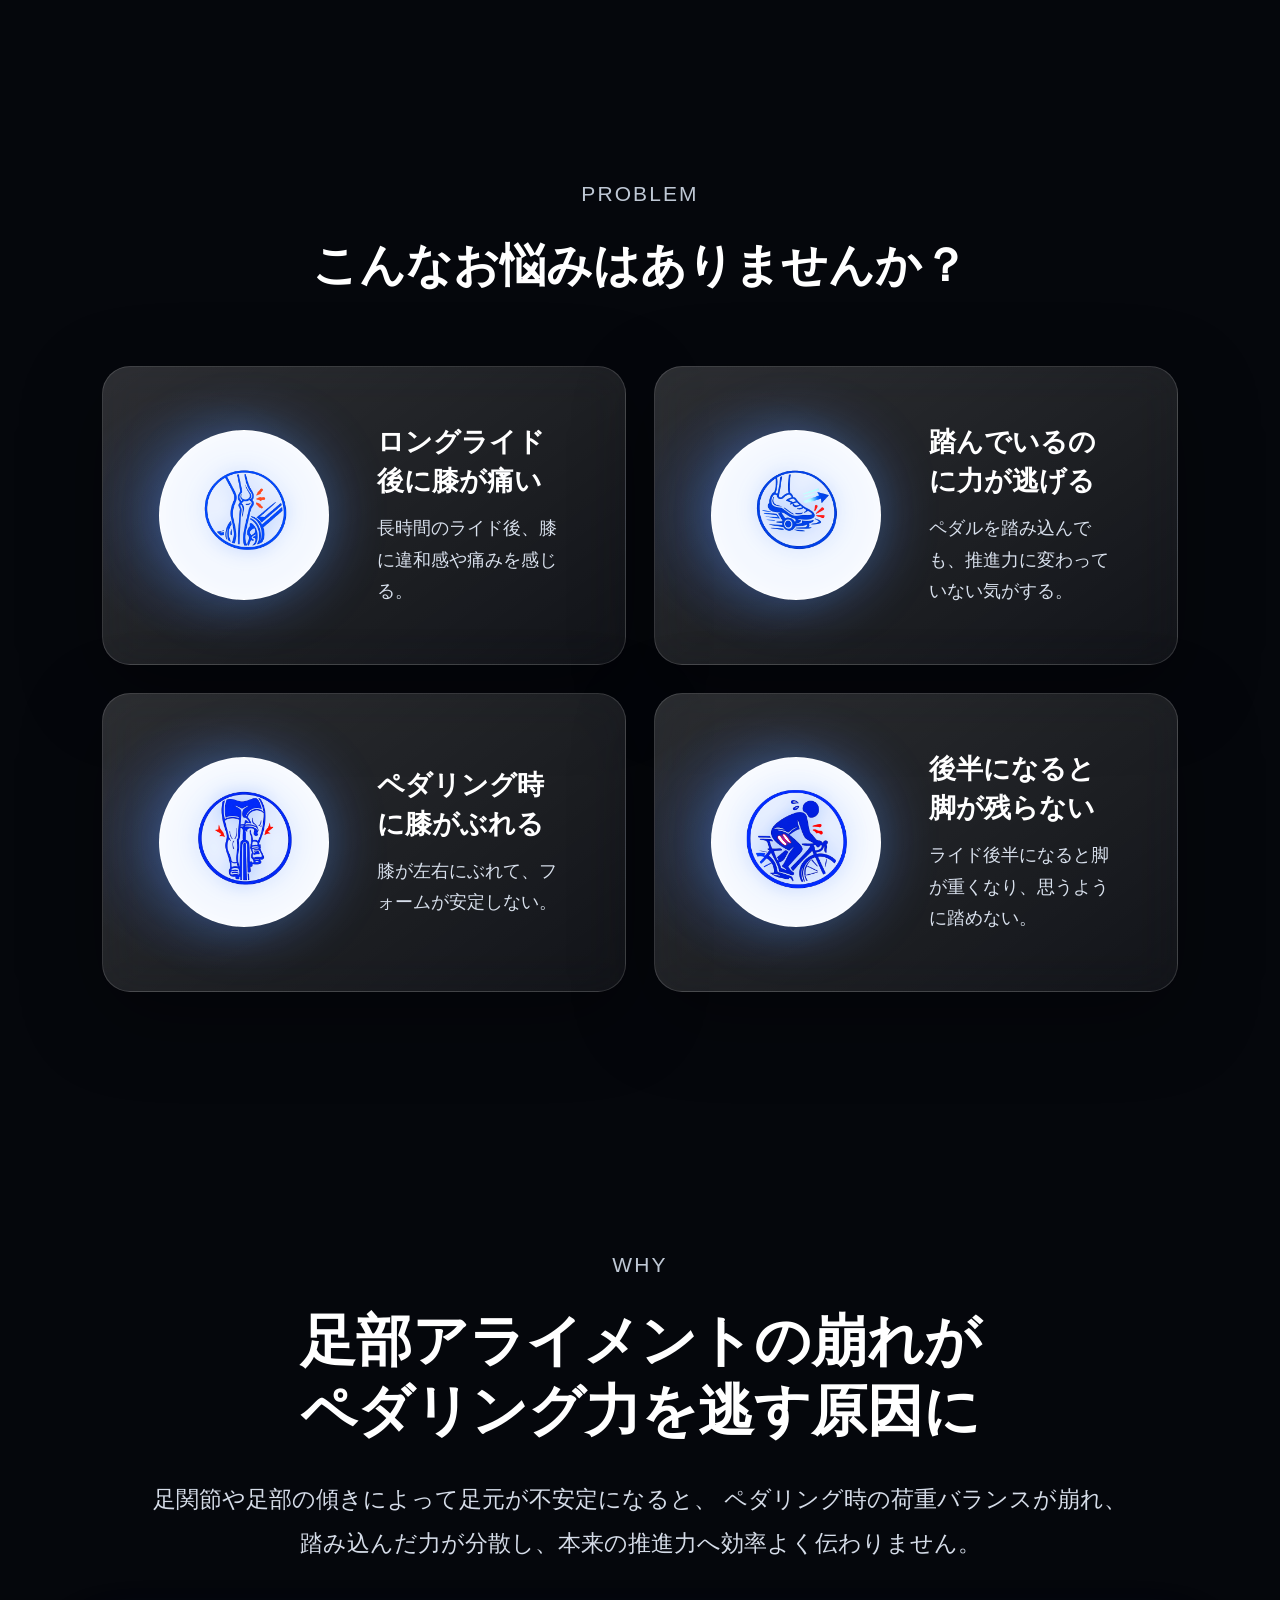
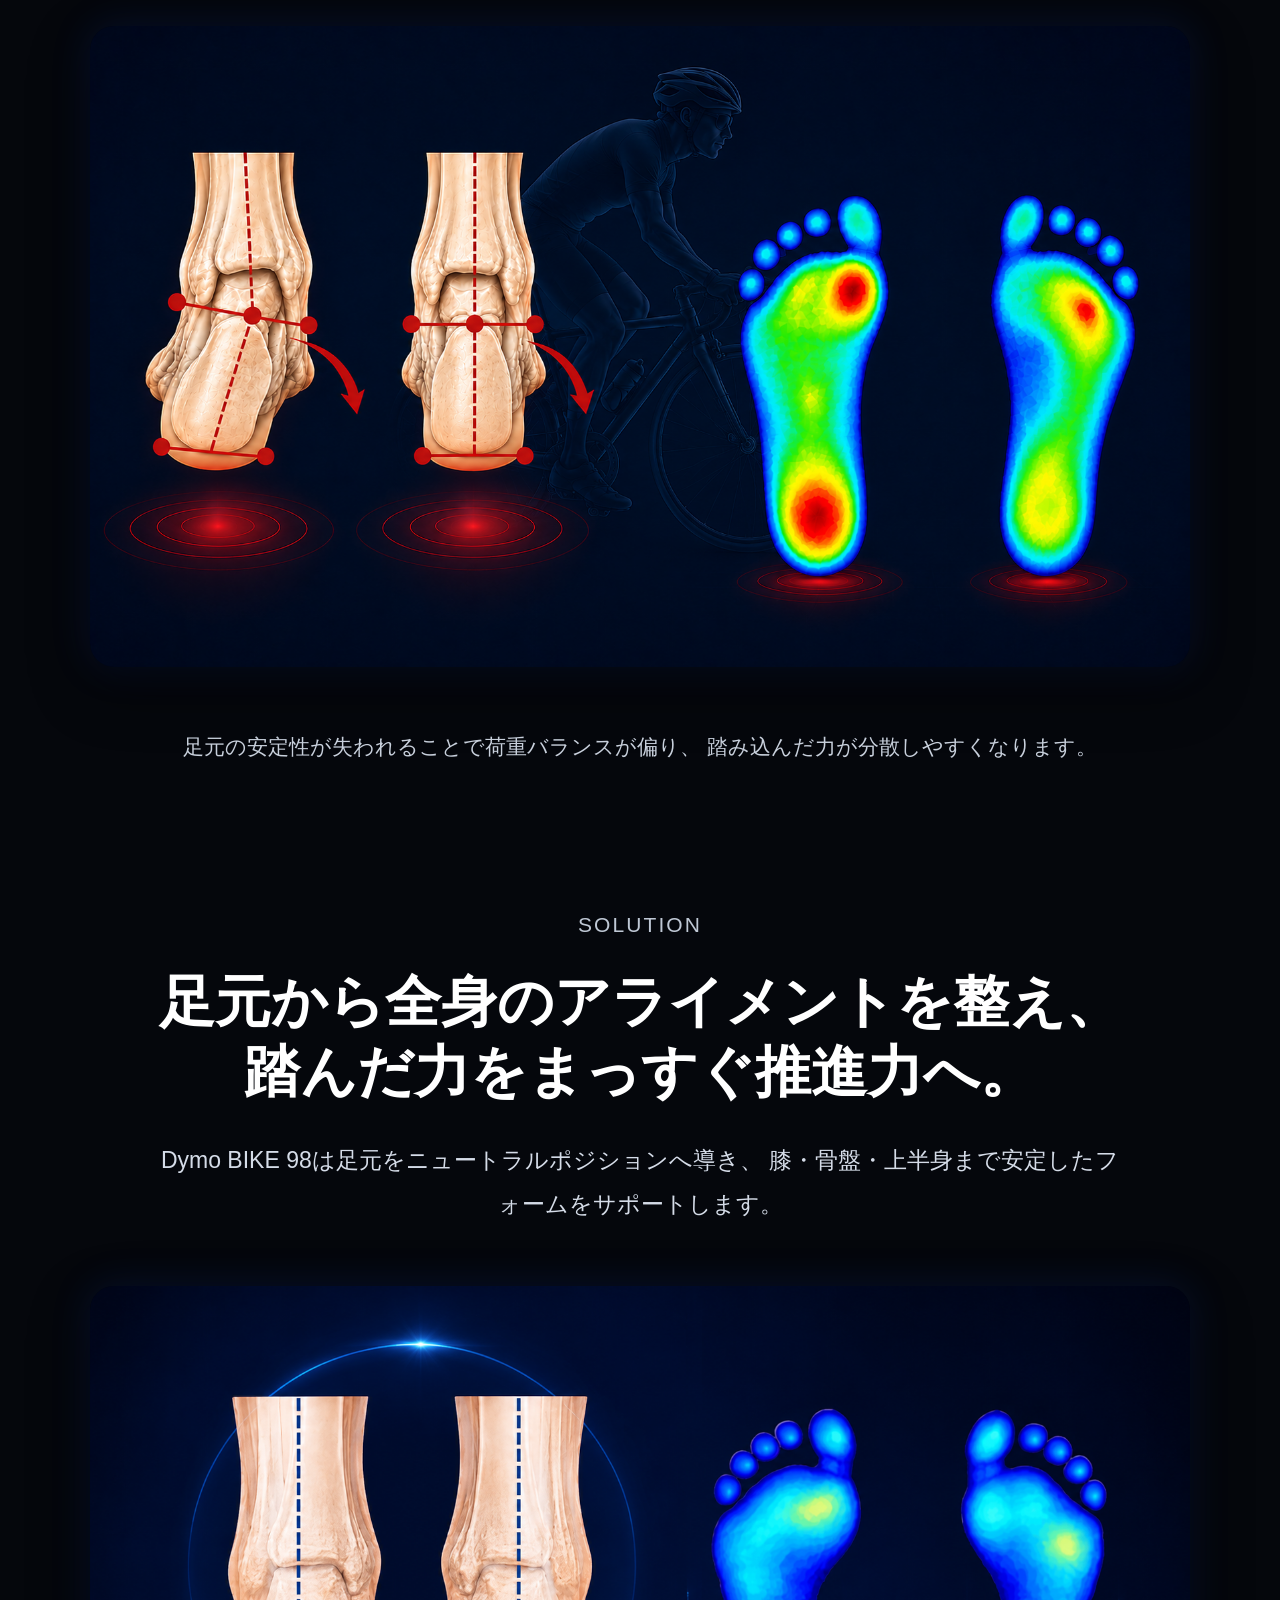
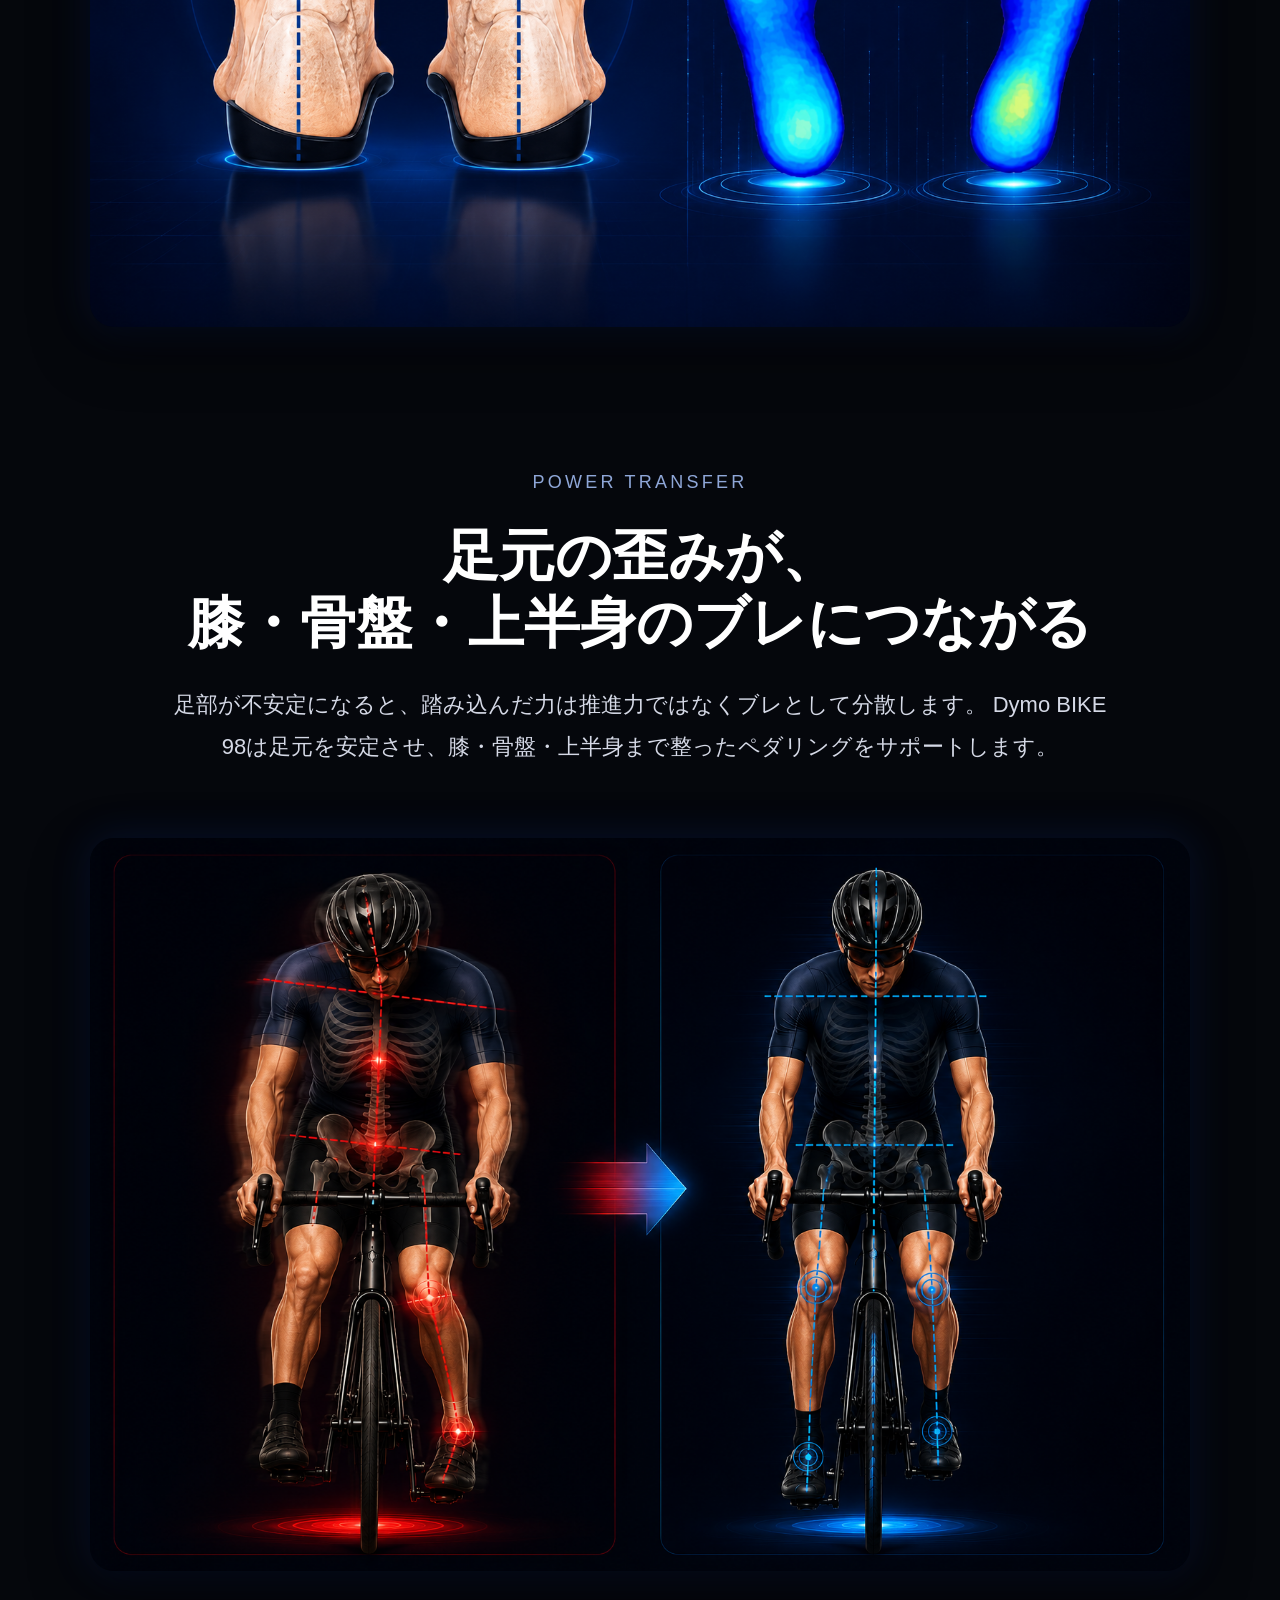
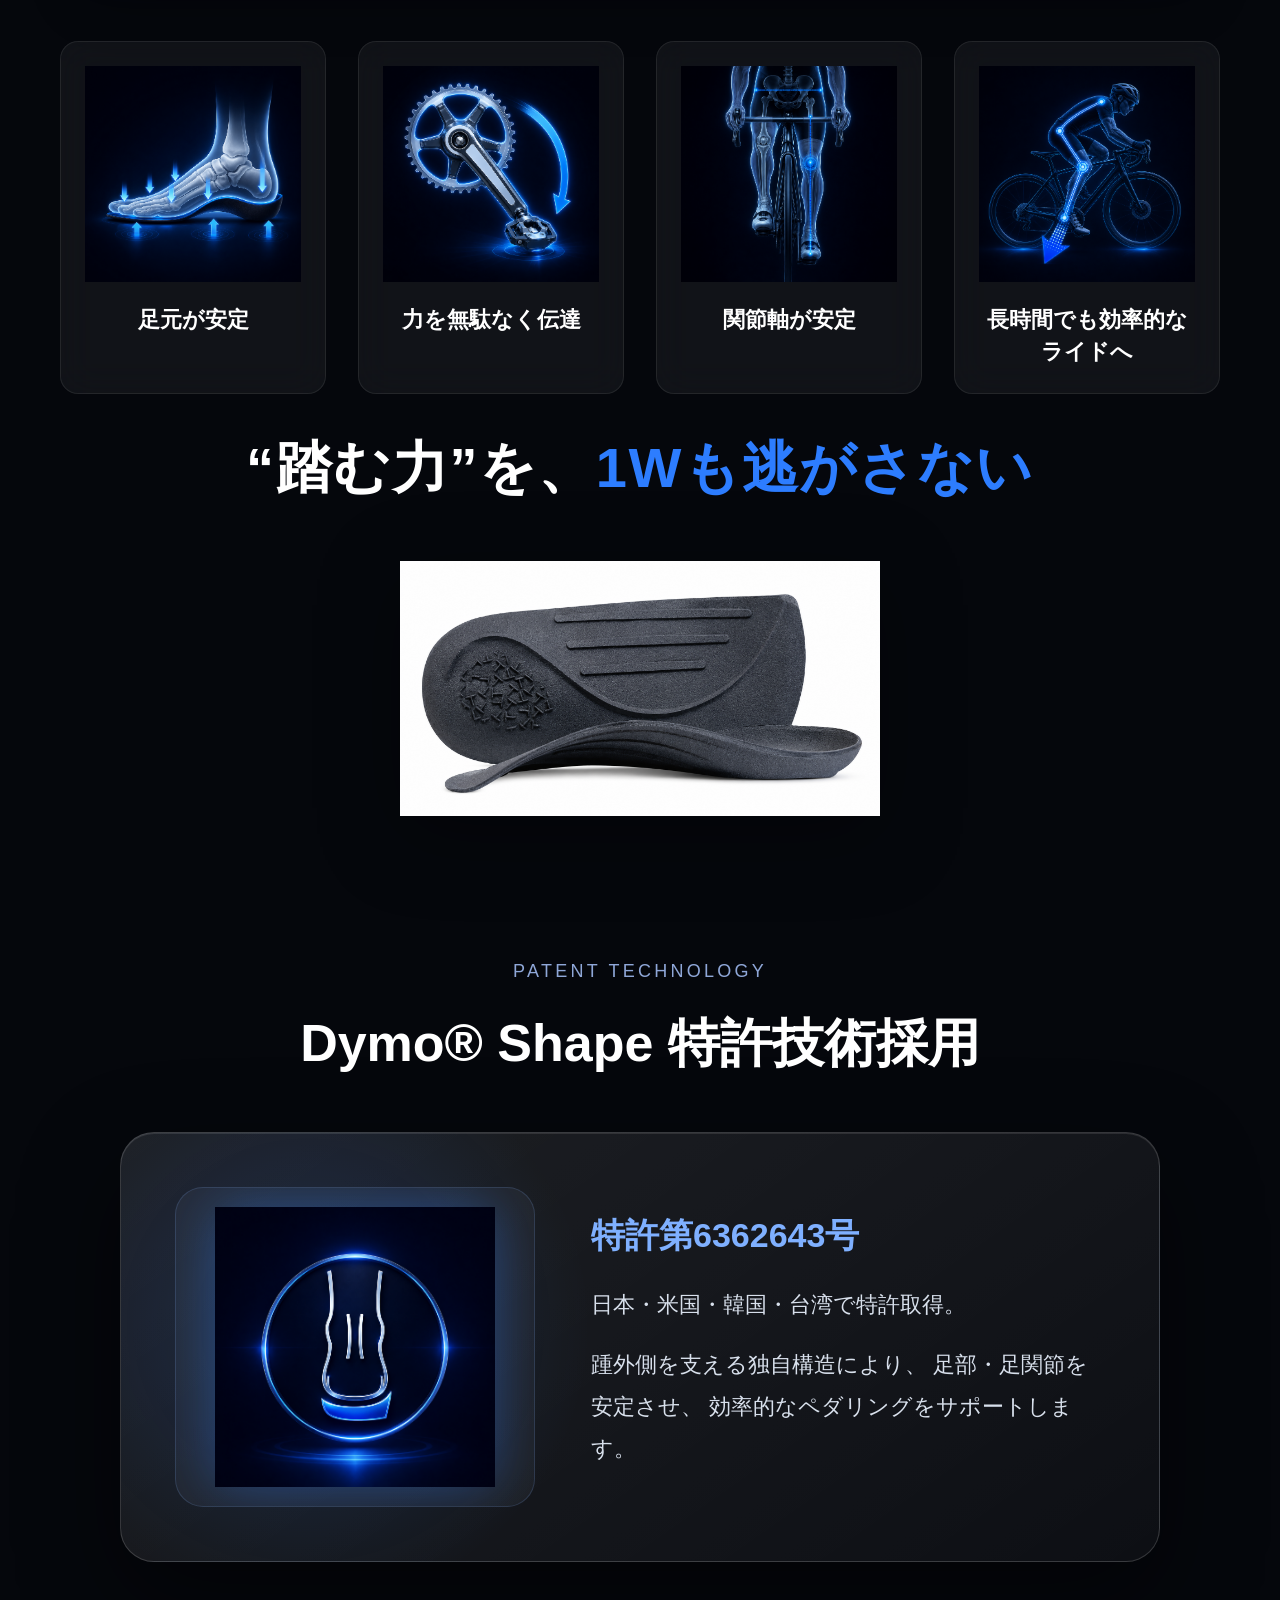
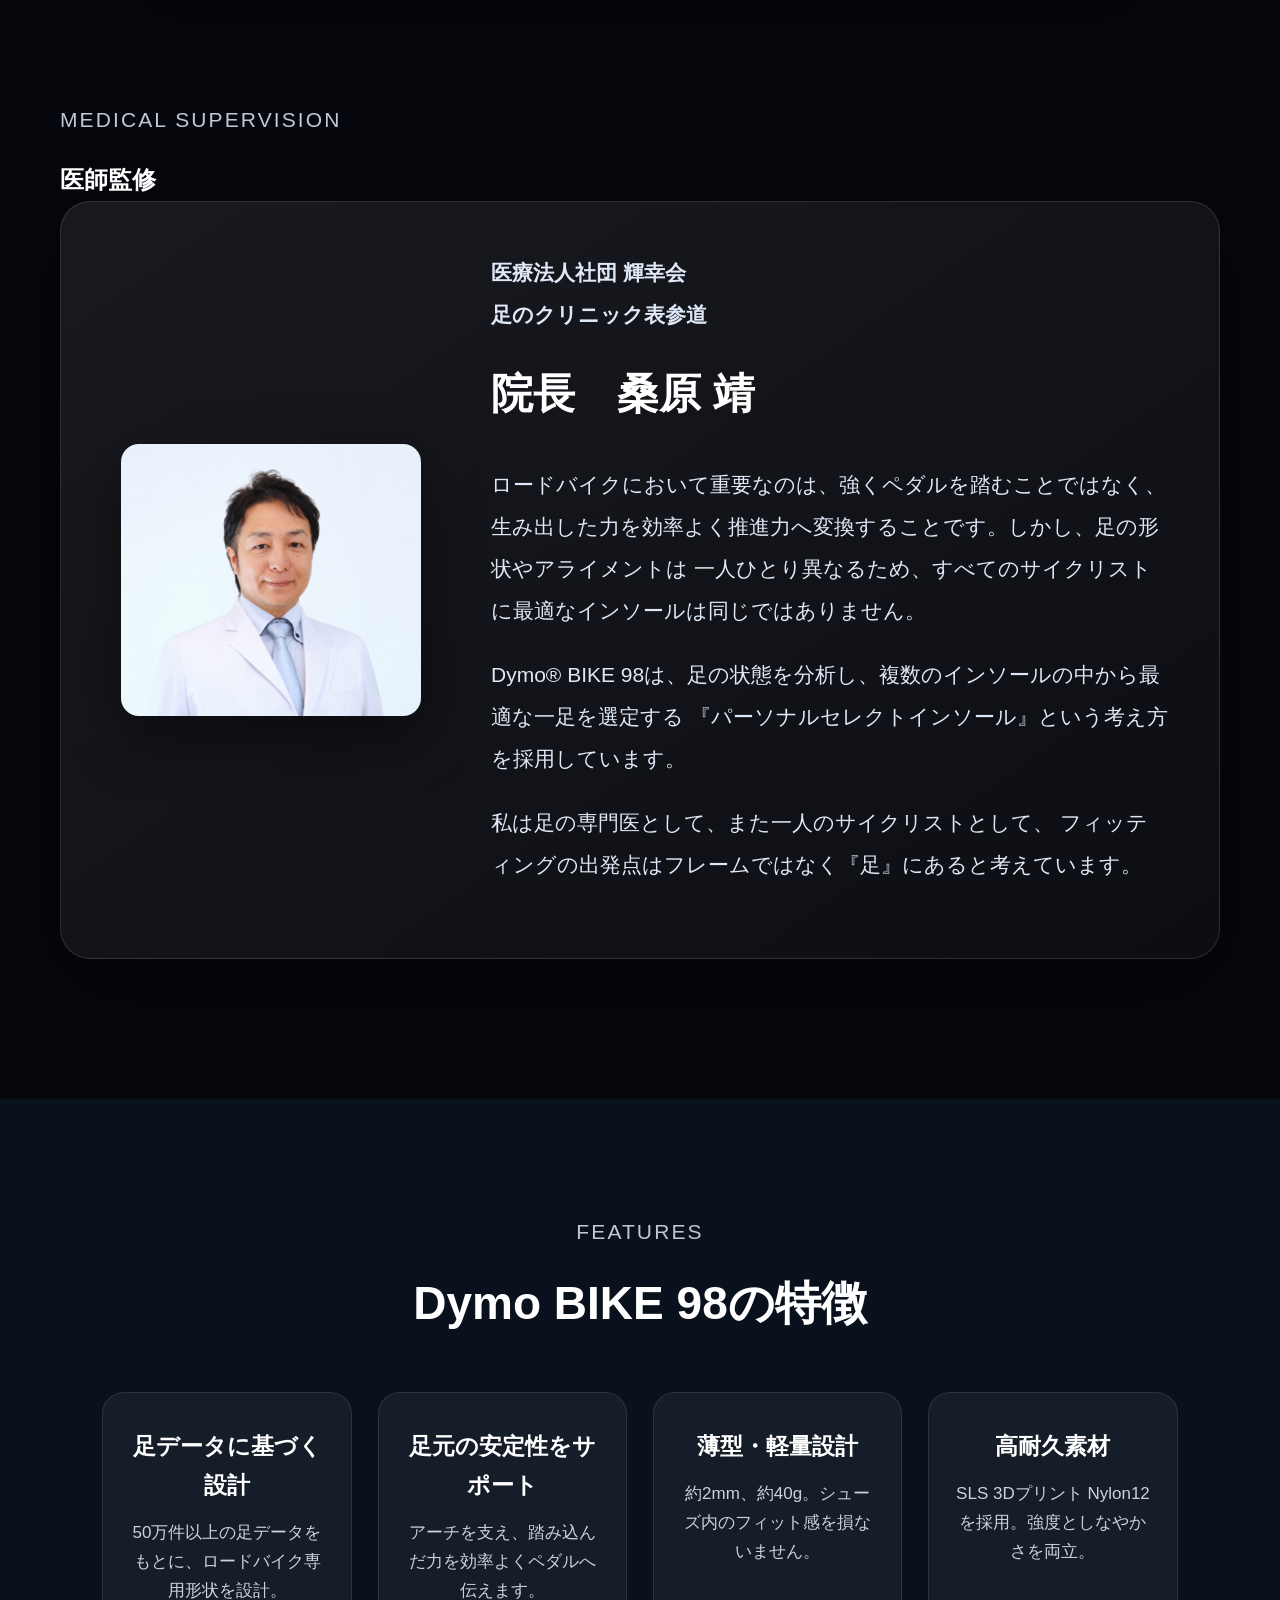
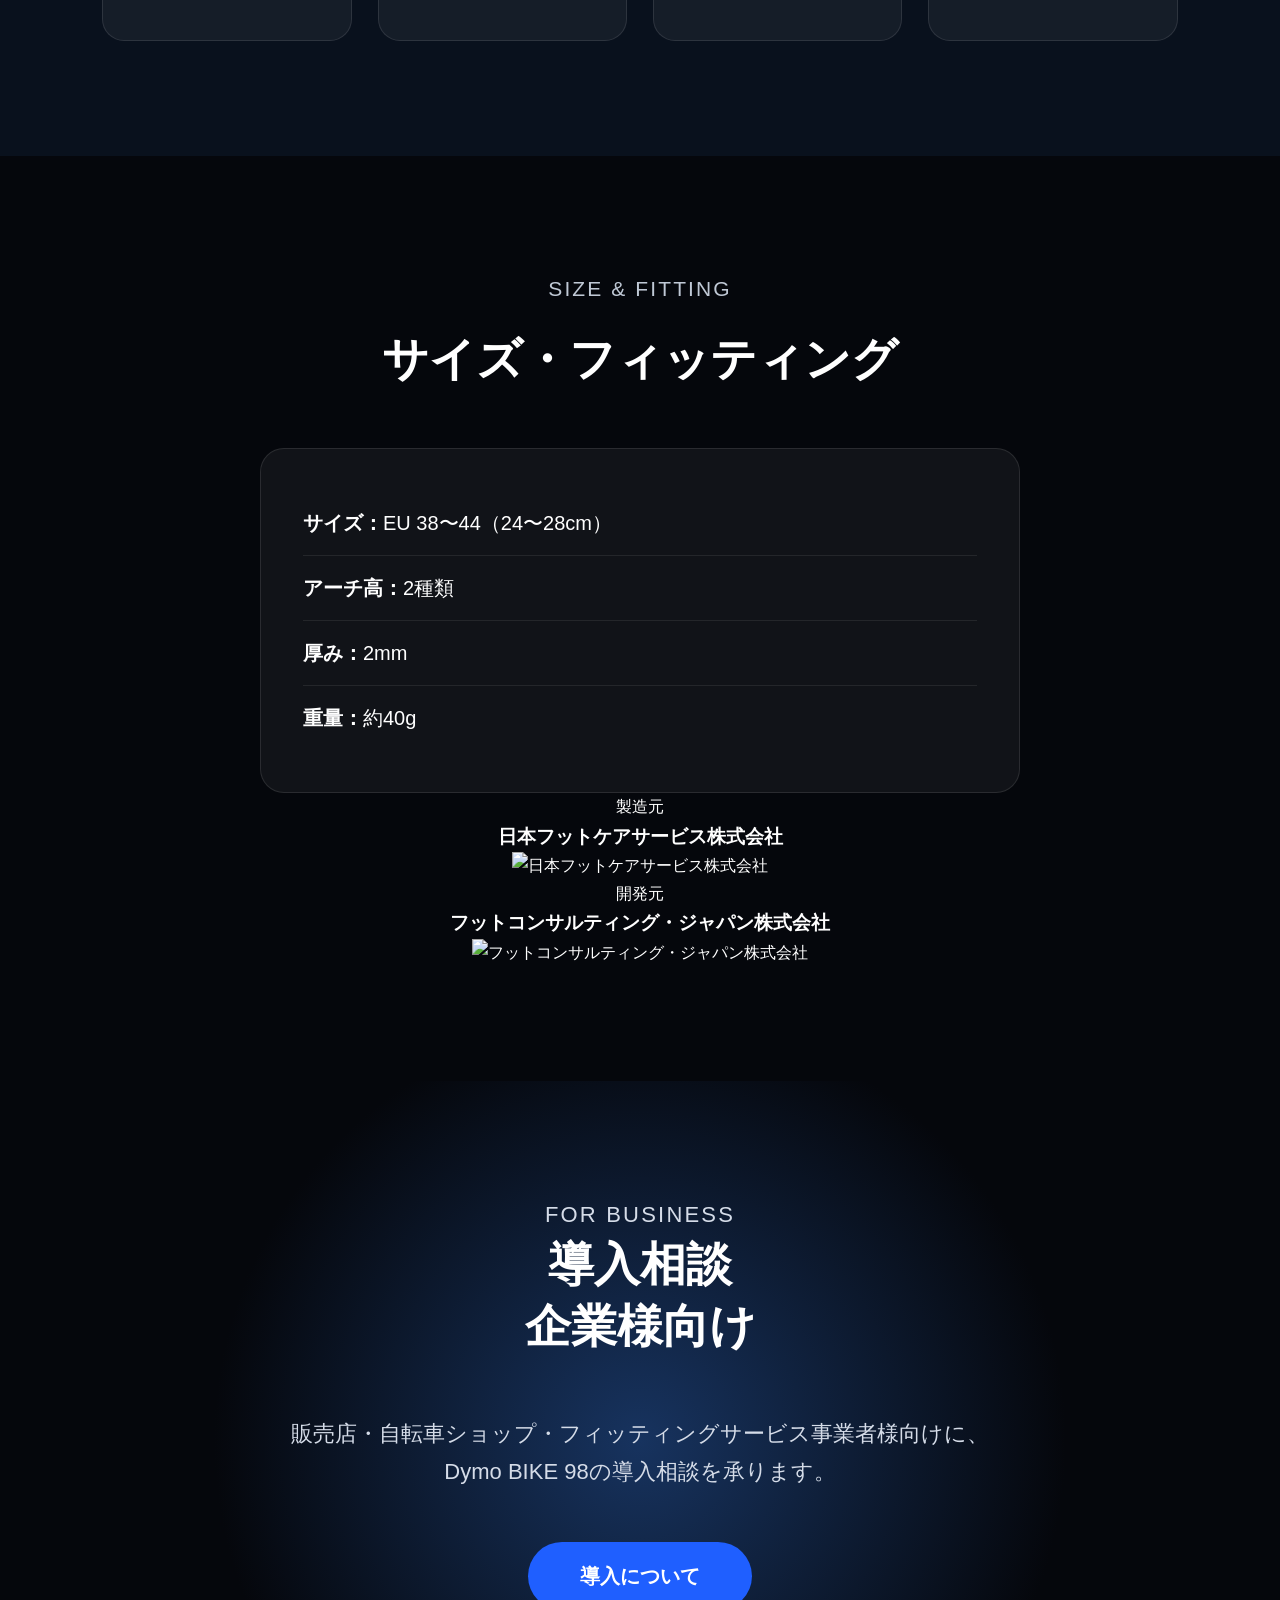
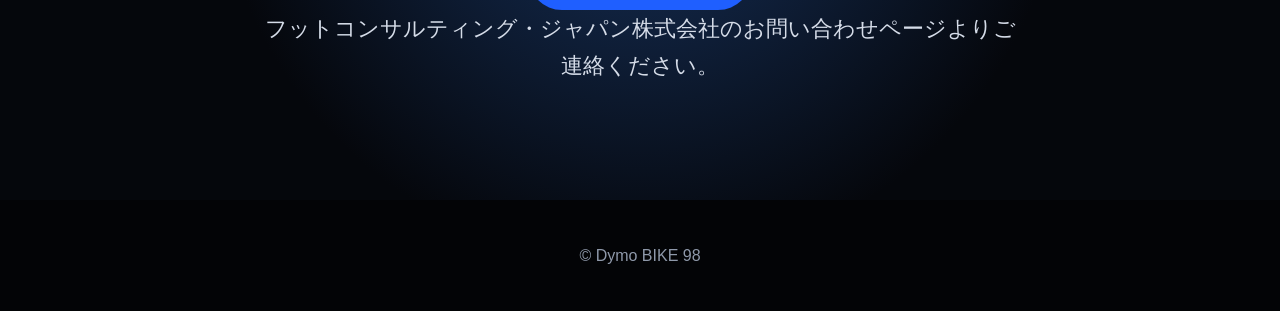
==== commit 42da9fe5: "Update index.html" ====
--- a/index.html
+++ b/index.html
@@ -298,6 +298,26 @@
       <p><strong>厚み：</strong>2mm</p>
       <p><strong>重量：</strong>約40g</p>
     </div>
+<div class="company-links">
+
+  <div class="company-card">
+    <p class="company-role">製造元</p>
+    <h3>日本フットケアサービス株式会社</h3>
+    <a href="https://jpnfootcare.co.jp/" class="company-btn" target="_blank" rel="noopener">
+      <img src="images/company-jfcs.png" alt="日本フットケアサービス株式会社">
+    </a>
+  </div>
+
+  <div class="company-card">
+    <p class="company-role">開発元</p>
+    <h3>フットコンサルティング・ジャパン株式会社</h3>
+    <a href="https://footconsul-jp.com/" class="company-btn" target="_blank" rel="noopener">
+      <img src="images/company-fcj.png" alt="フットコンサルティング・ジャパン株式会社">
+    </a>
+  </div>
+
+</div>
+    
   </section>
 
   <section id="business" class="section business">
--- a/brand.css
+++ b/brand.css
@@ -1499,3 +1499,12 @@
 .product-showcase img:hover{
     transform:scale(1.03);
 }
+/* ===== Intro Note ===== */
+
+.intro-note{
+    margin-top:16px;
+    font-size:15px;
+    color:rgba(255,255,255,.72);
+    line-height:1.7;
+    text-align:center;
+}
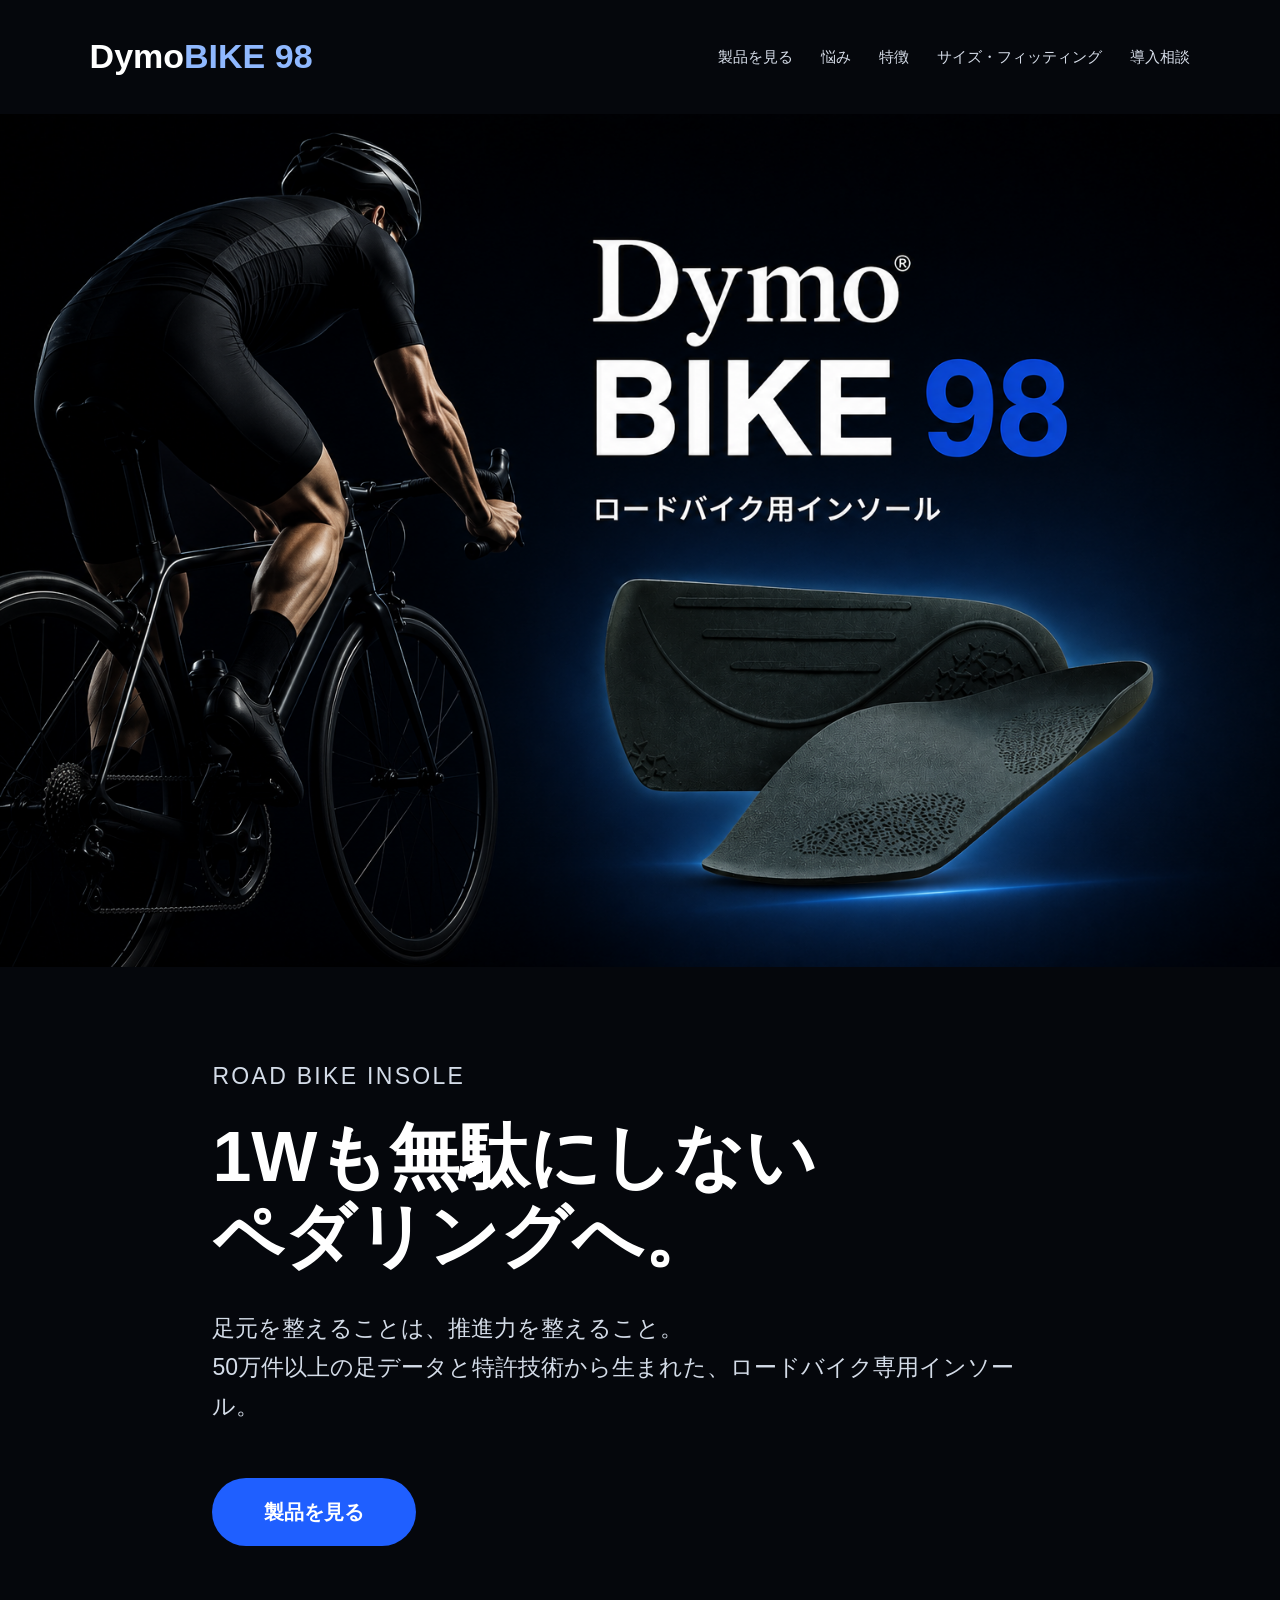
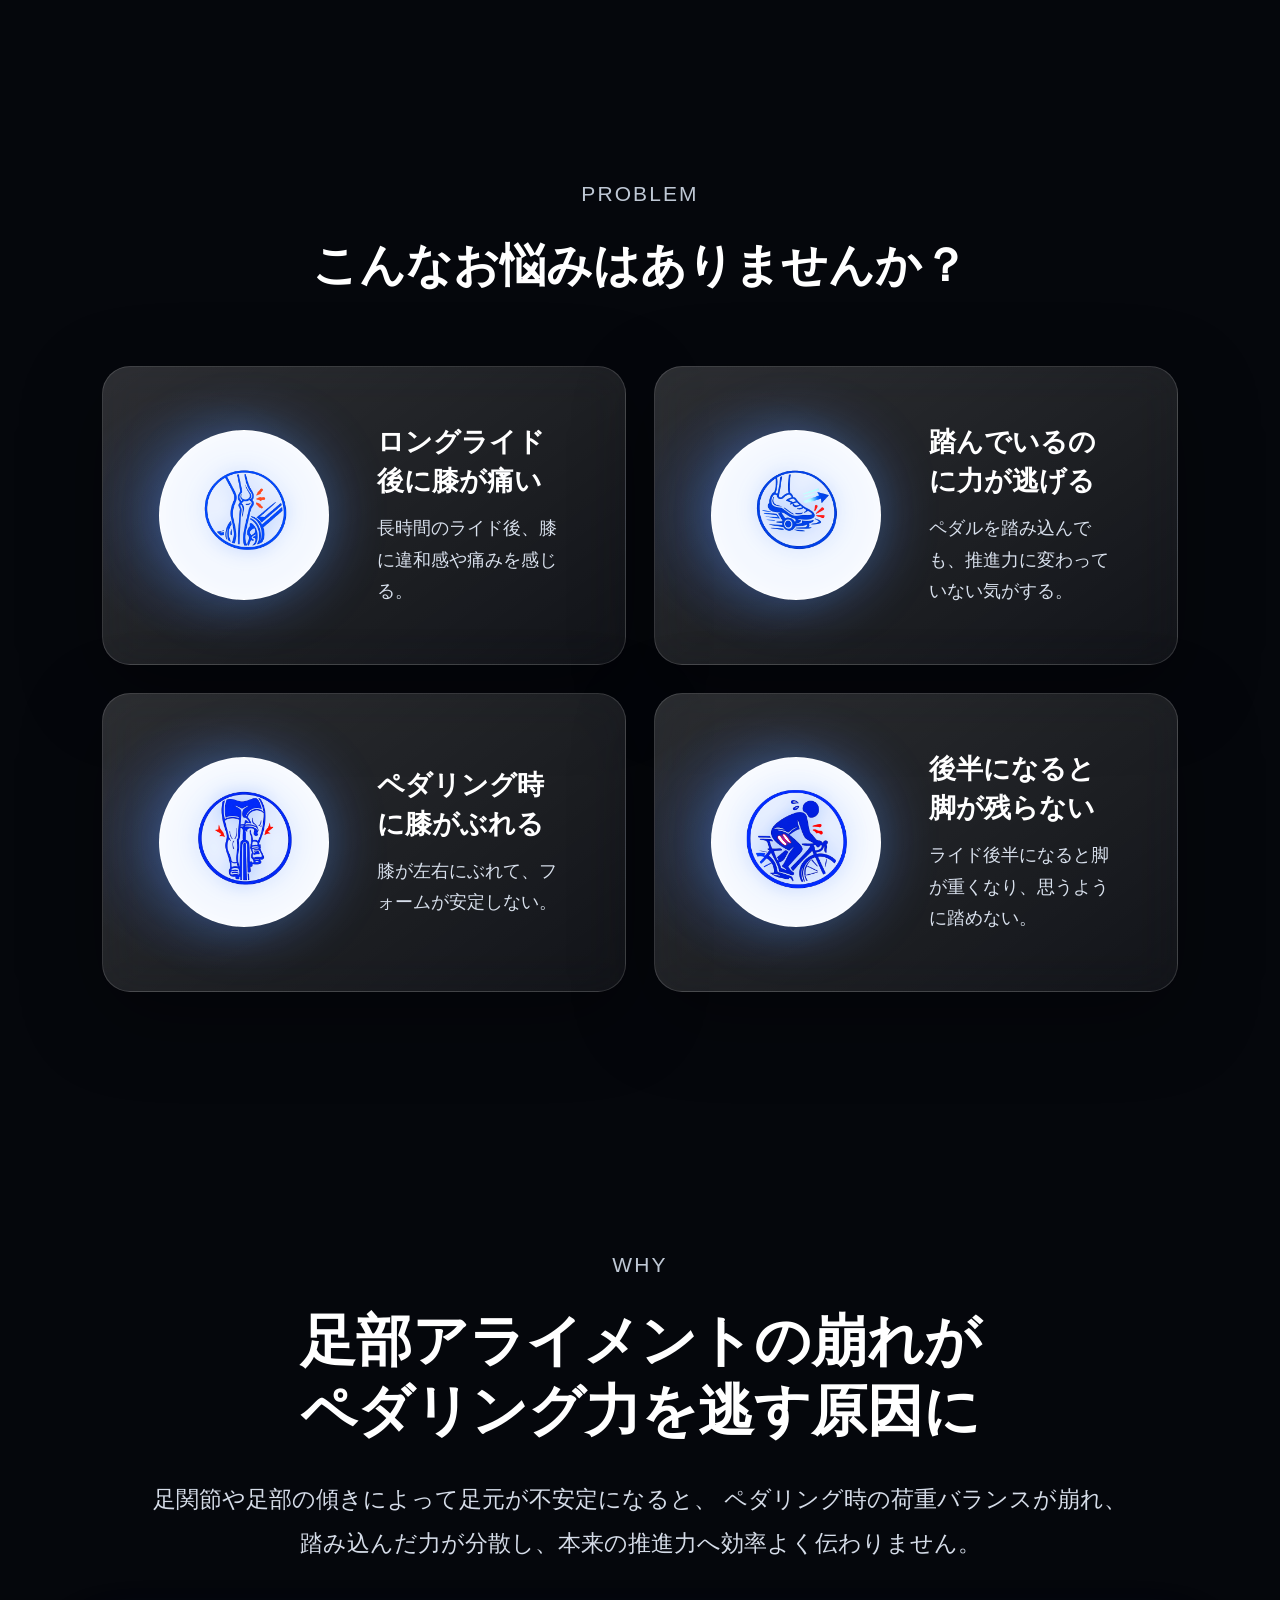
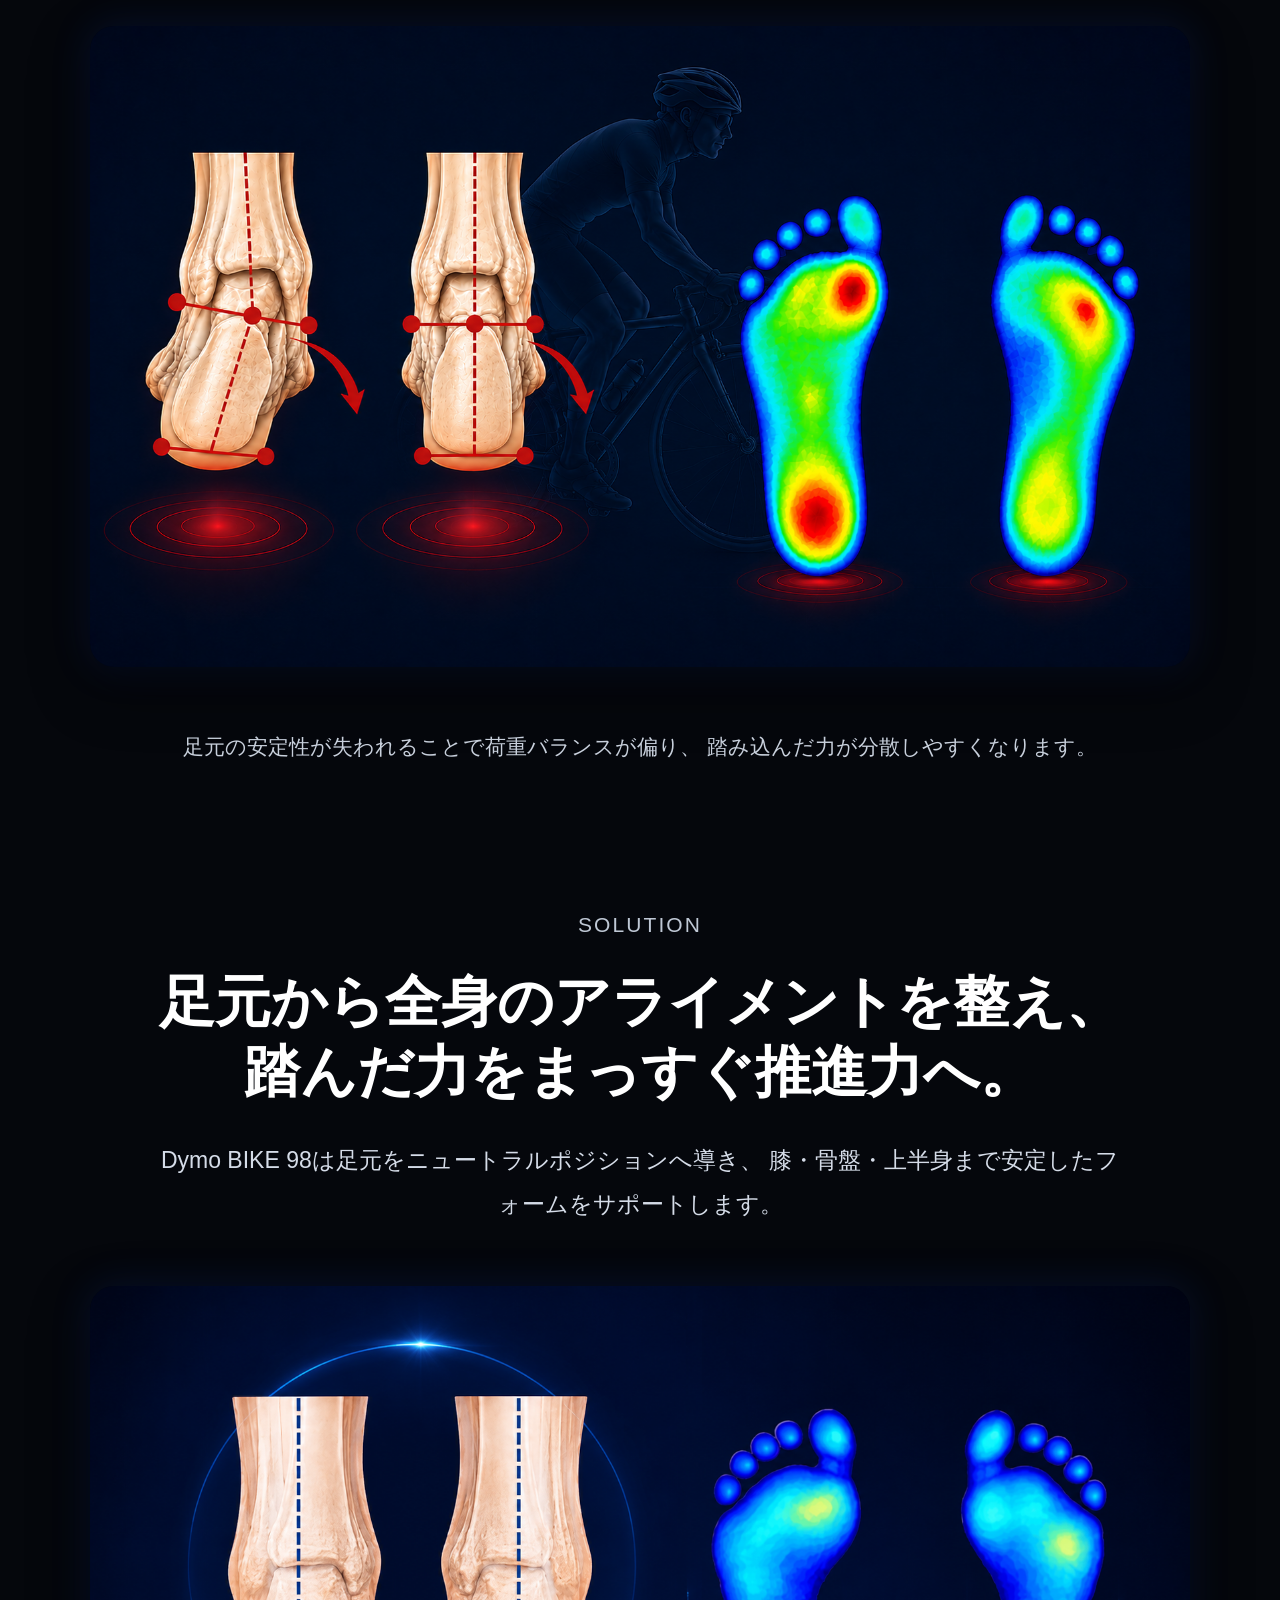
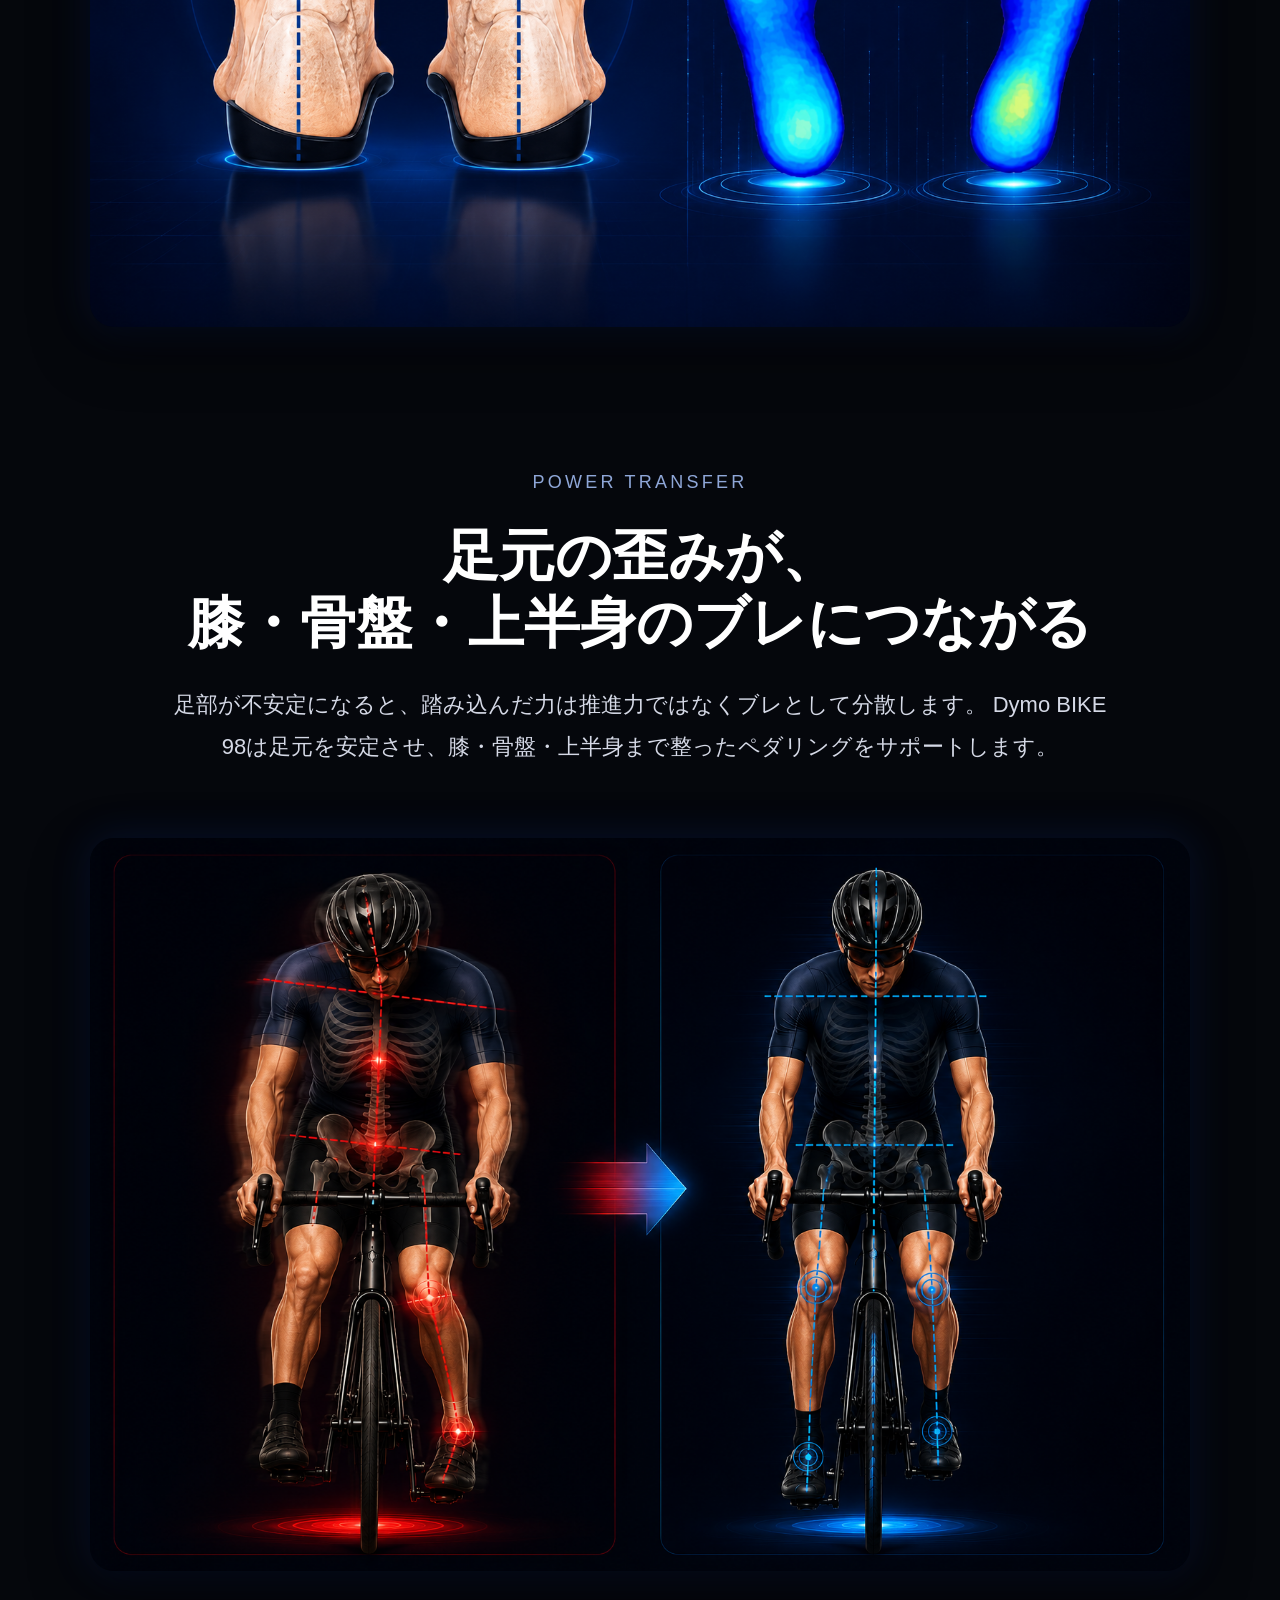
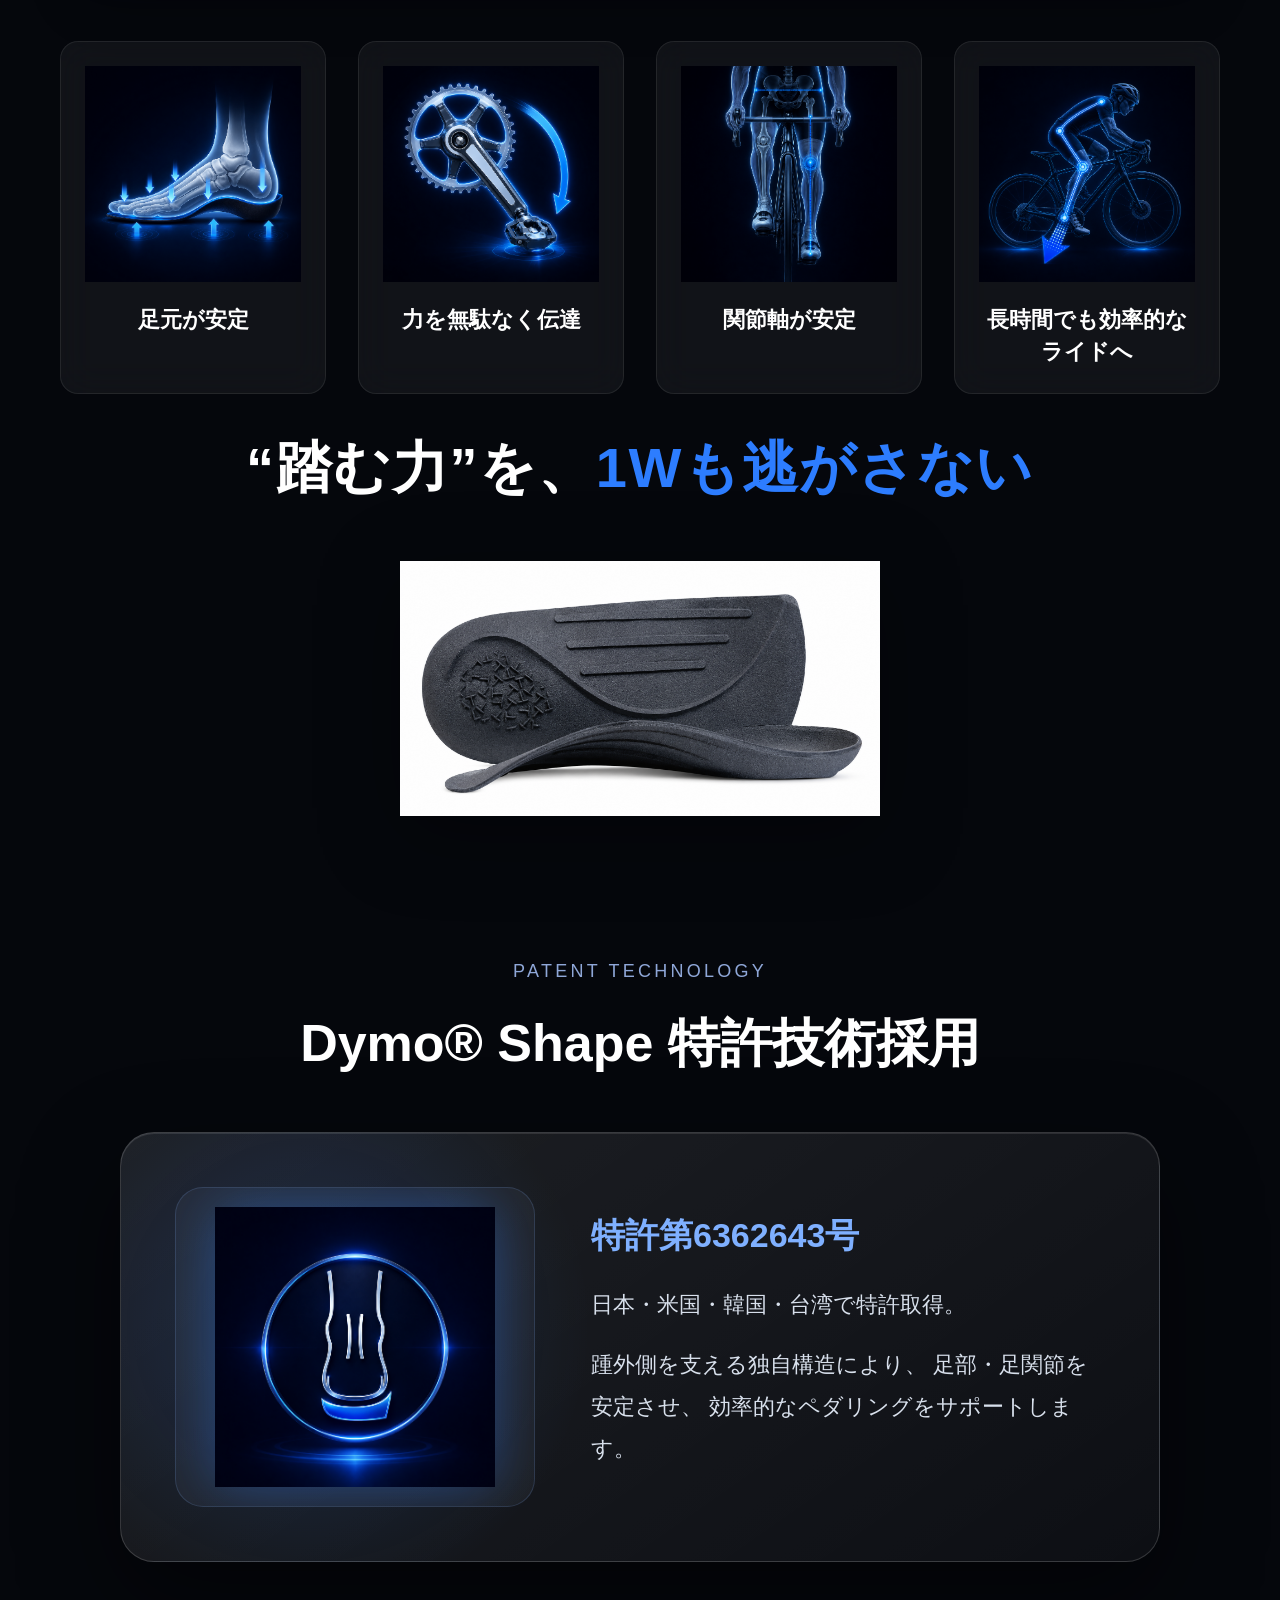
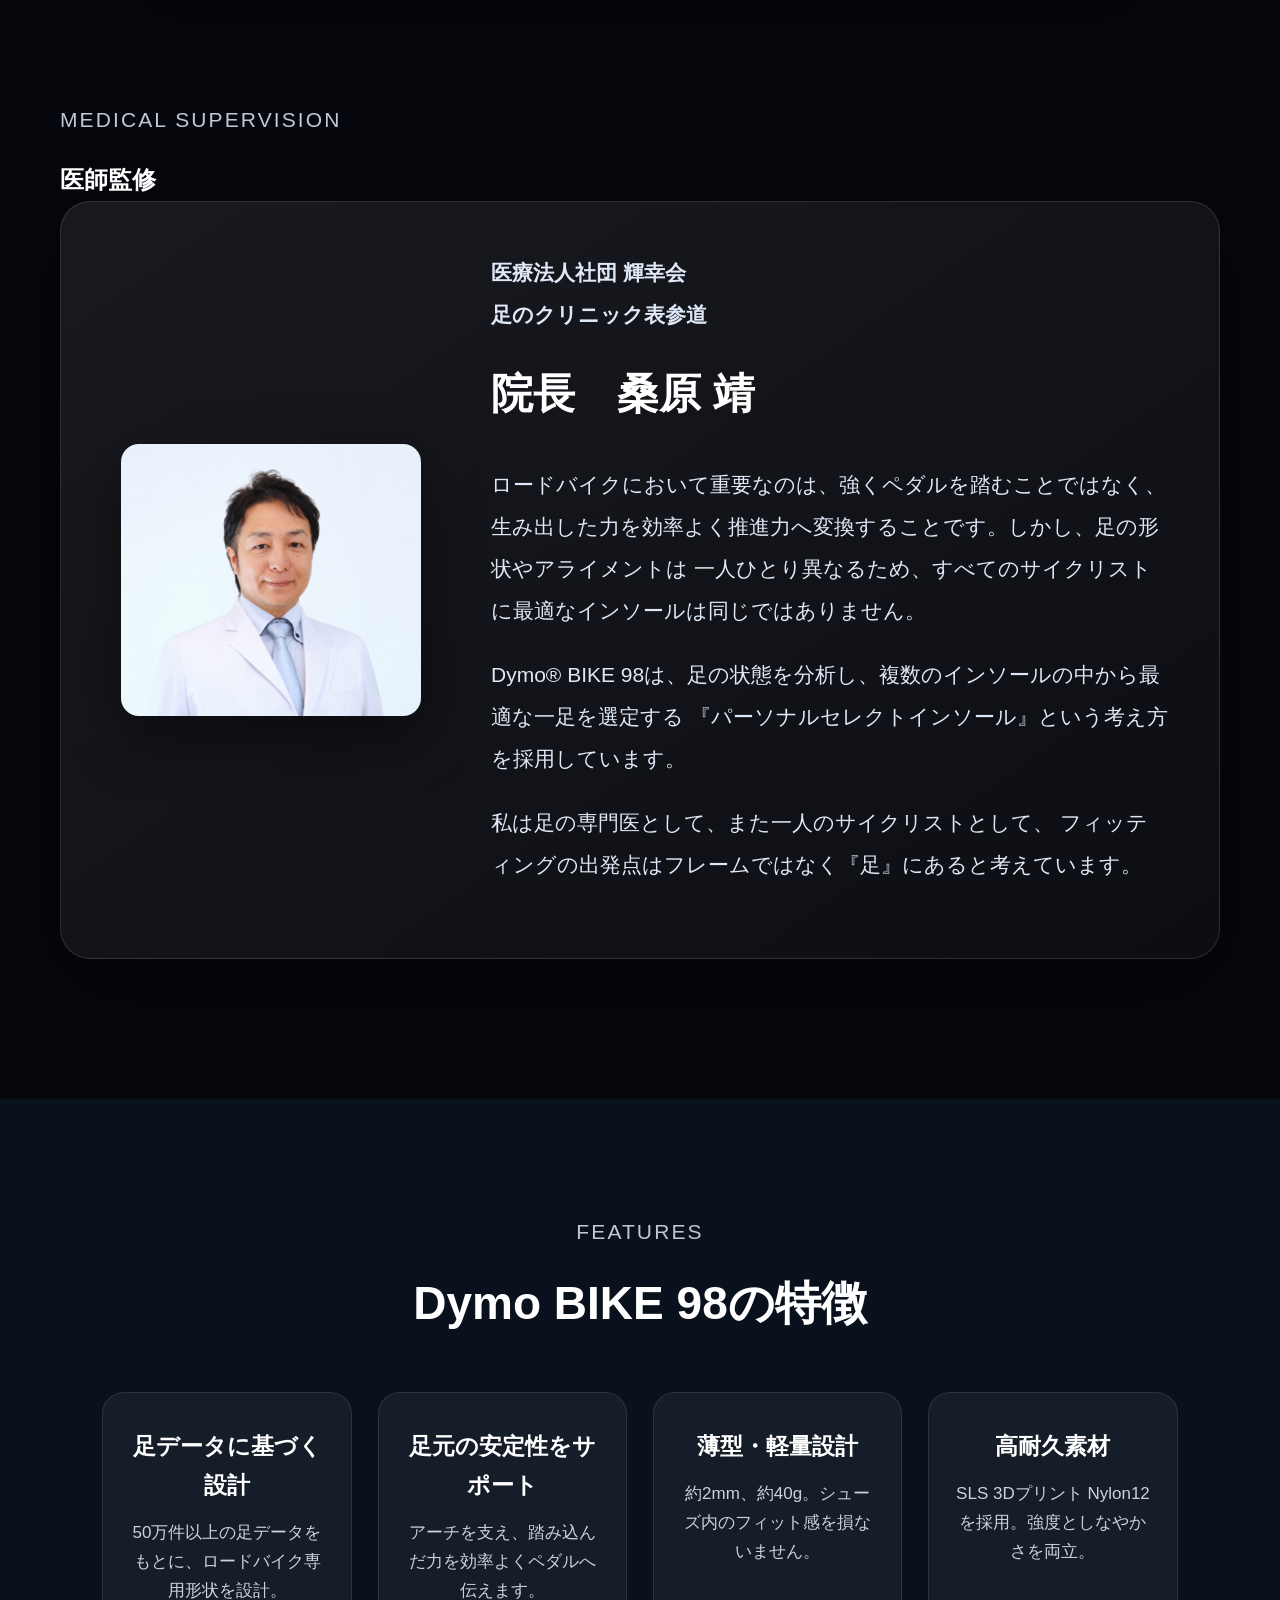
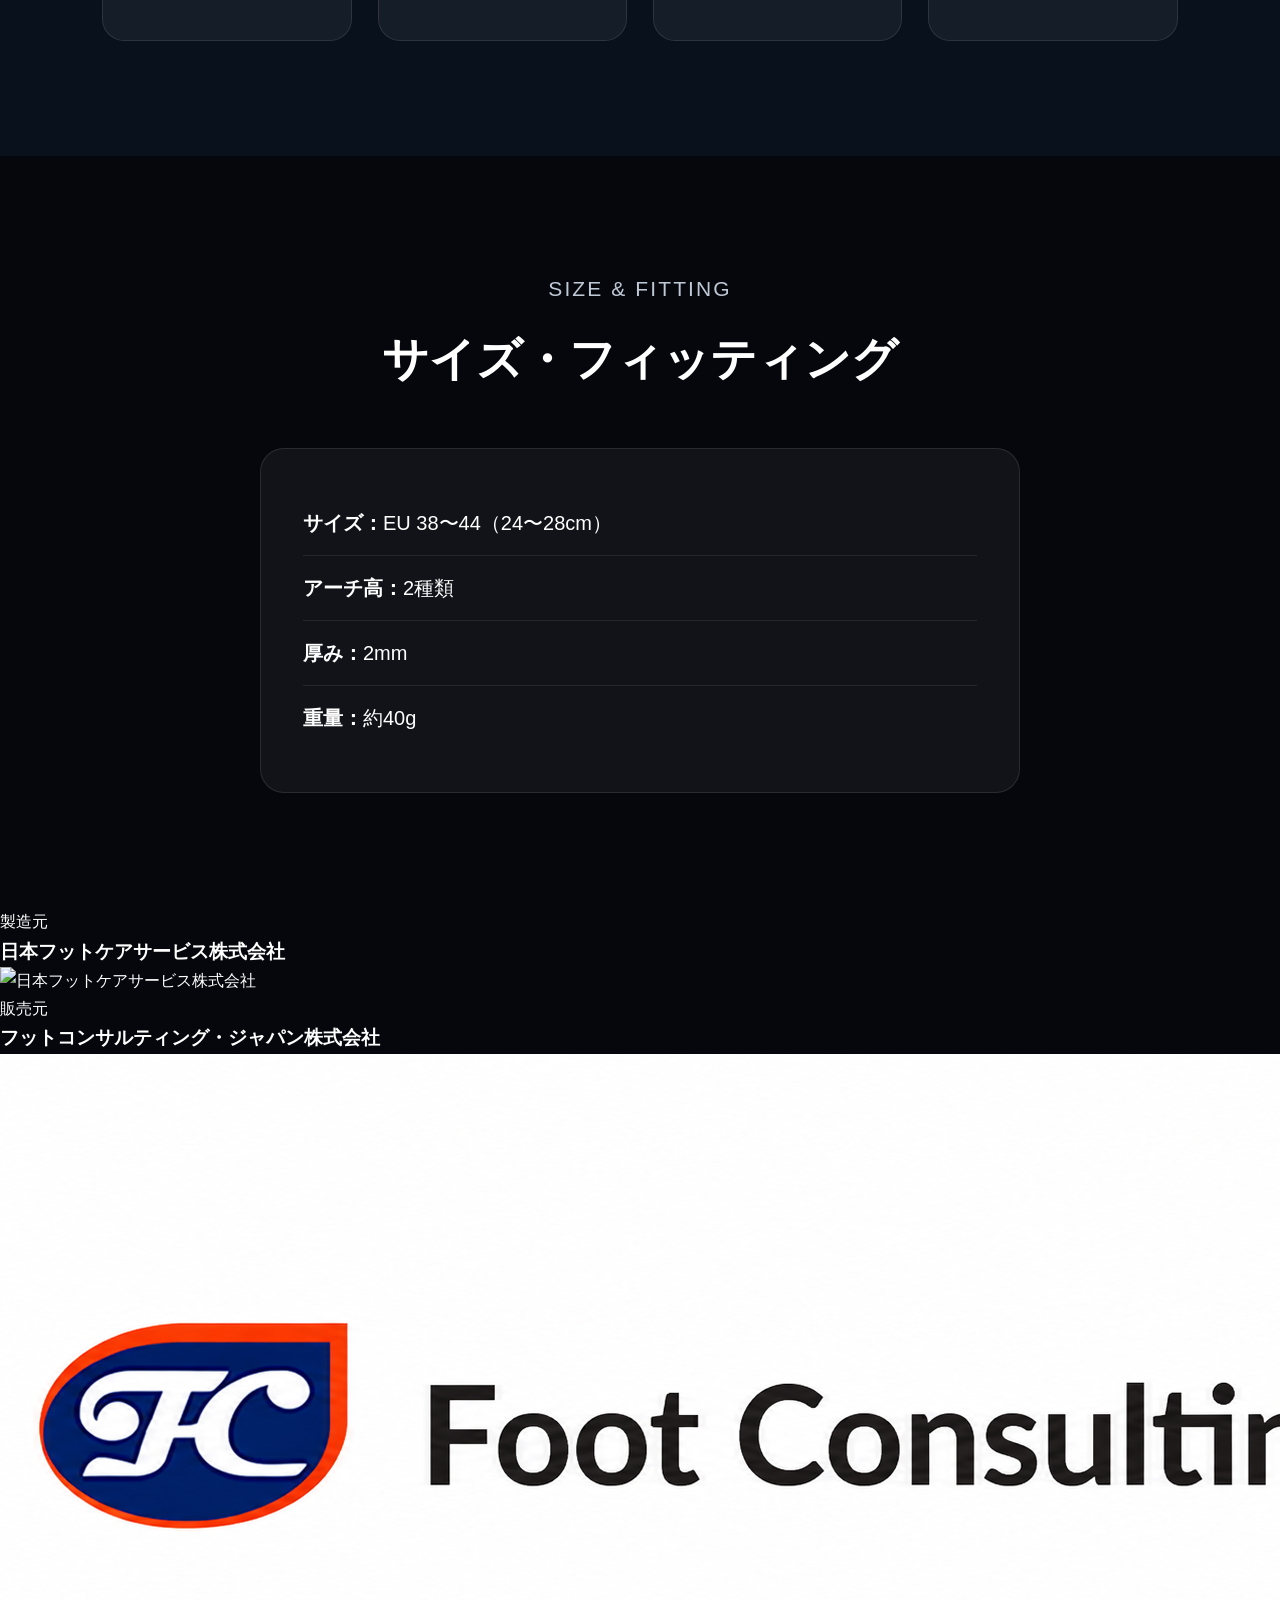
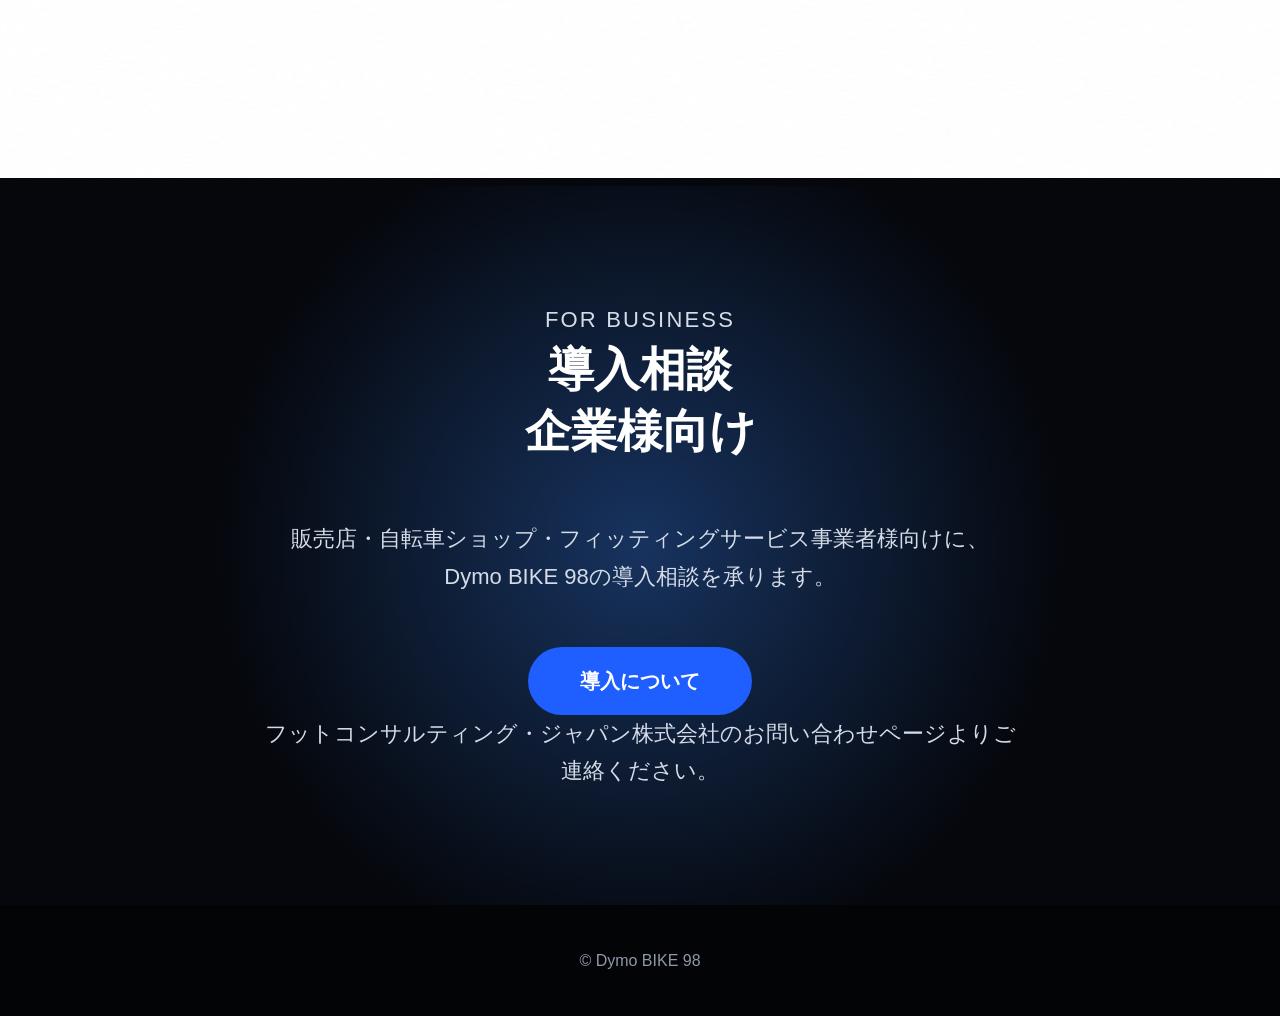
==== commit 39433a66: "Update index.html" ====
--- a/index.html
+++ b/index.html
@@ -298,28 +298,34 @@
       <p><strong>厚み：</strong>2mm</p>
       <p><strong>重量：</strong>約40g</p>
     </div>
-<div class="company-links">
-
-  <div class="company-card">
-    <p class="company-role">製造元</p>
-    <h3>日本フットケアサービス株式会社</h3>
-    <a href="https://jpnfootcare.co.jp/" class="company-btn" target="_blank" rel="noopener">
-      <img src="images/company-jfcs.png" alt="日本フットケアサービス株式会社">
-    </a>
-  </div>
-
-  <div class="company-card">
-    <p class="company-role">開発元</p>
-    <h3>フットコンサルティング・ジャパン株式会社</h3>
-    <a href="https://footconsul-jp.com/" class="company-btn" target="_blank" rel="noopener">
-      <img src="images/company-fcj.png" alt="フットコンサルティング・ジャパン株式会社">
-    </a>
-  </div>
-
-</div>
     
   </section>
-
+<section class="company-links-section">
+
+  <div class="company-links">
+
+    <div class="company-card">
+      <p class="company-role">製造元</p>
+      <h3>日本フットケアサービス株式会社</h3>
+
+      <a href="https://jpnfootcare.co.jp/" class="company-btn" target="_blank" rel="noopener">
+        <img src="images/company-jfcs.png" alt="日本フットケアサービス株式会社">
+      </a>
+    </div>
+
+    <div class="company-card">
+      <p class="company-role">販売元</p>
+      <h3>フットコンサルティング・ジャパン株式会社</h3>
+
+      <a href="https://footconsul-jp.com/" class="company-btn" target="_blank" rel="noopener">
+        <img src="images/company-fcj.png" alt="フットコンサルティング・ジャパン株式会社">
+      </a>
+    </div>
+
+  </div>
+
+</section>
+  
   <section id="business" class="section business">
     <p class="eyebrow">FOR BUSINESS</p>
     <h2>導入相談<br>企業様向け</h2>
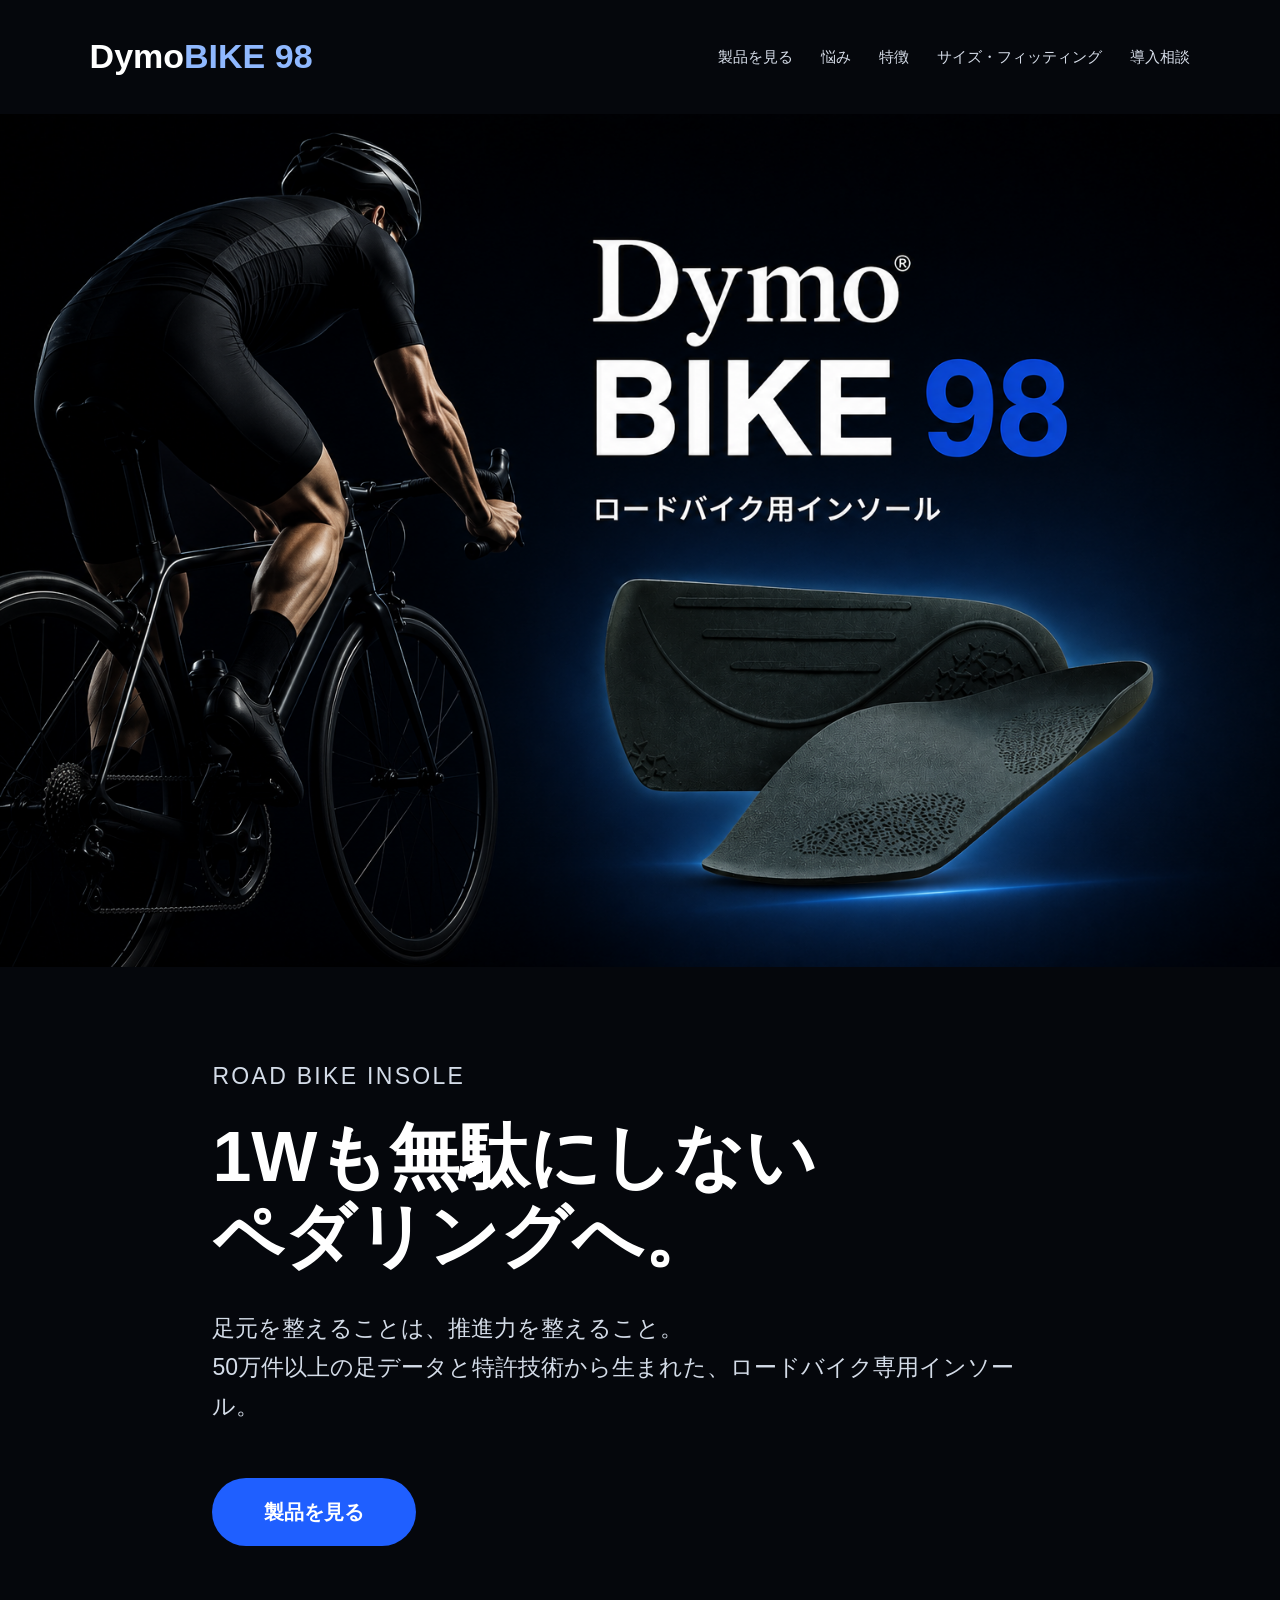
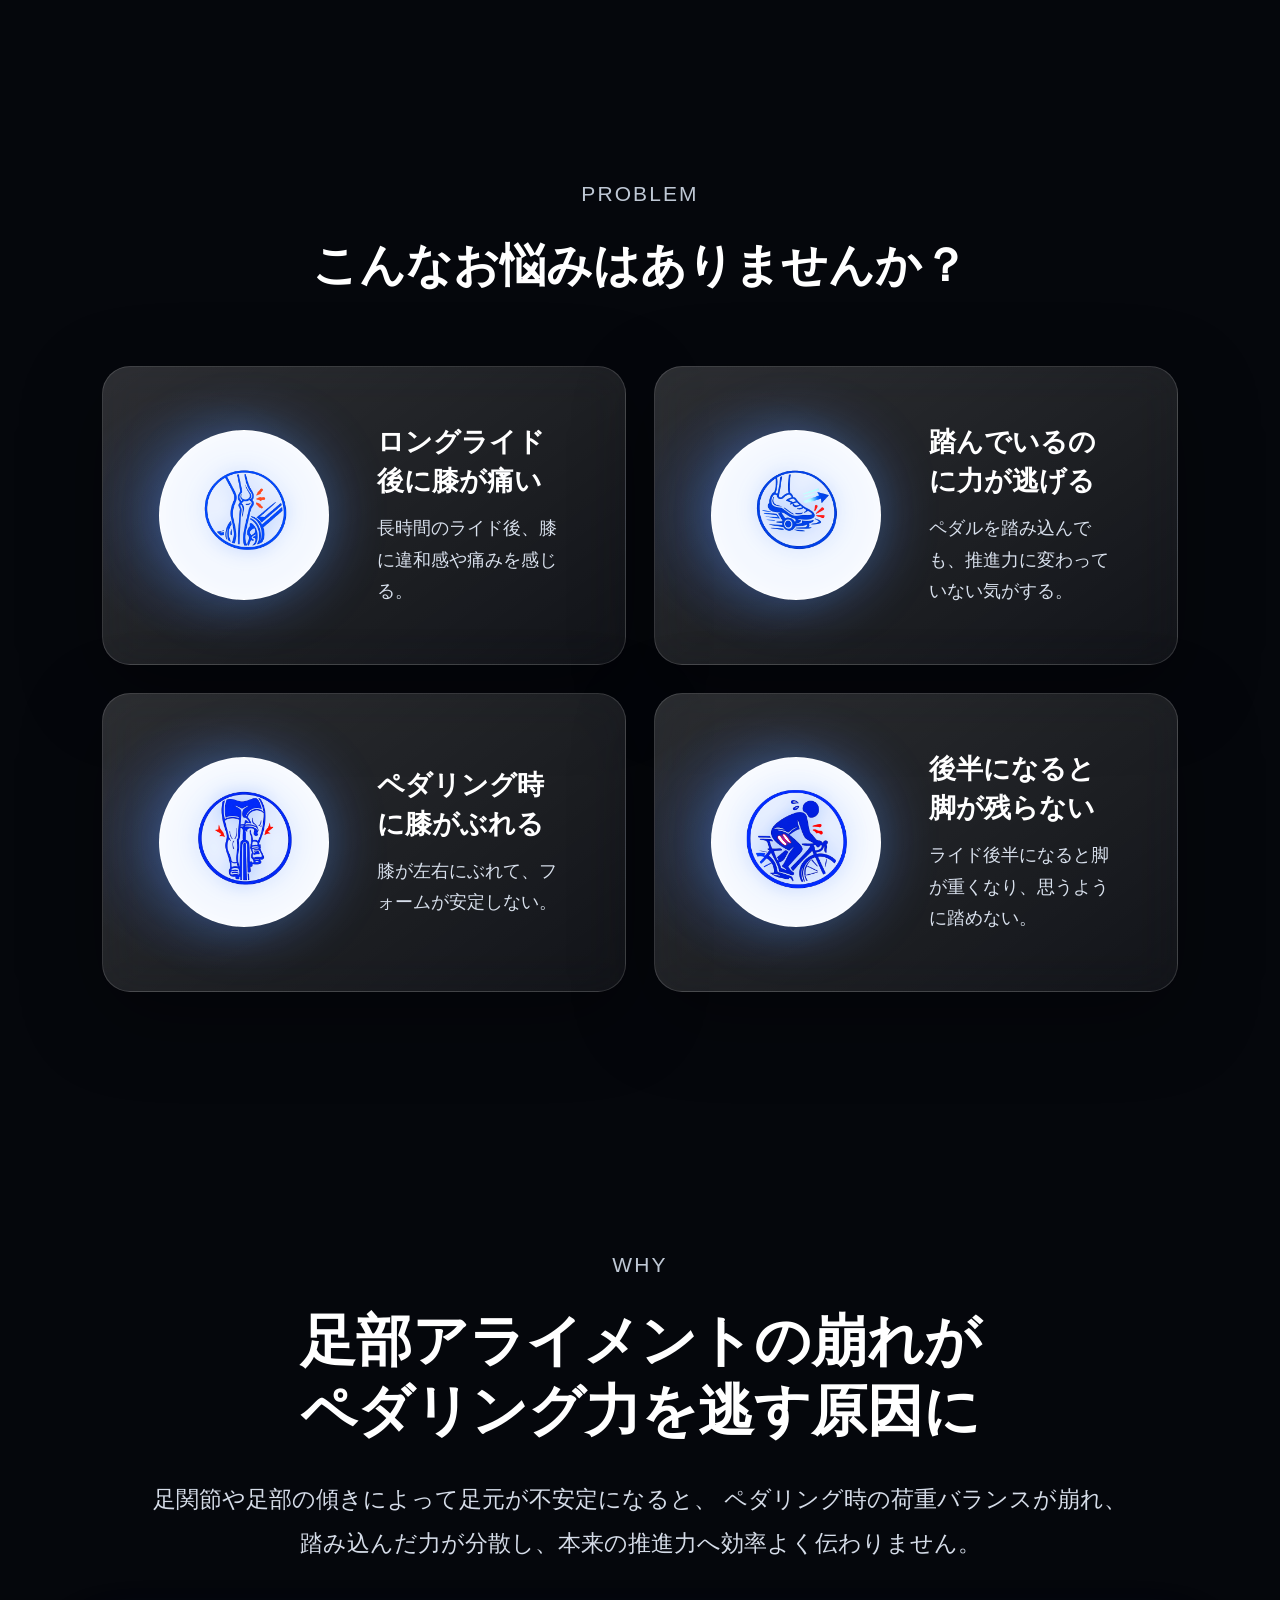
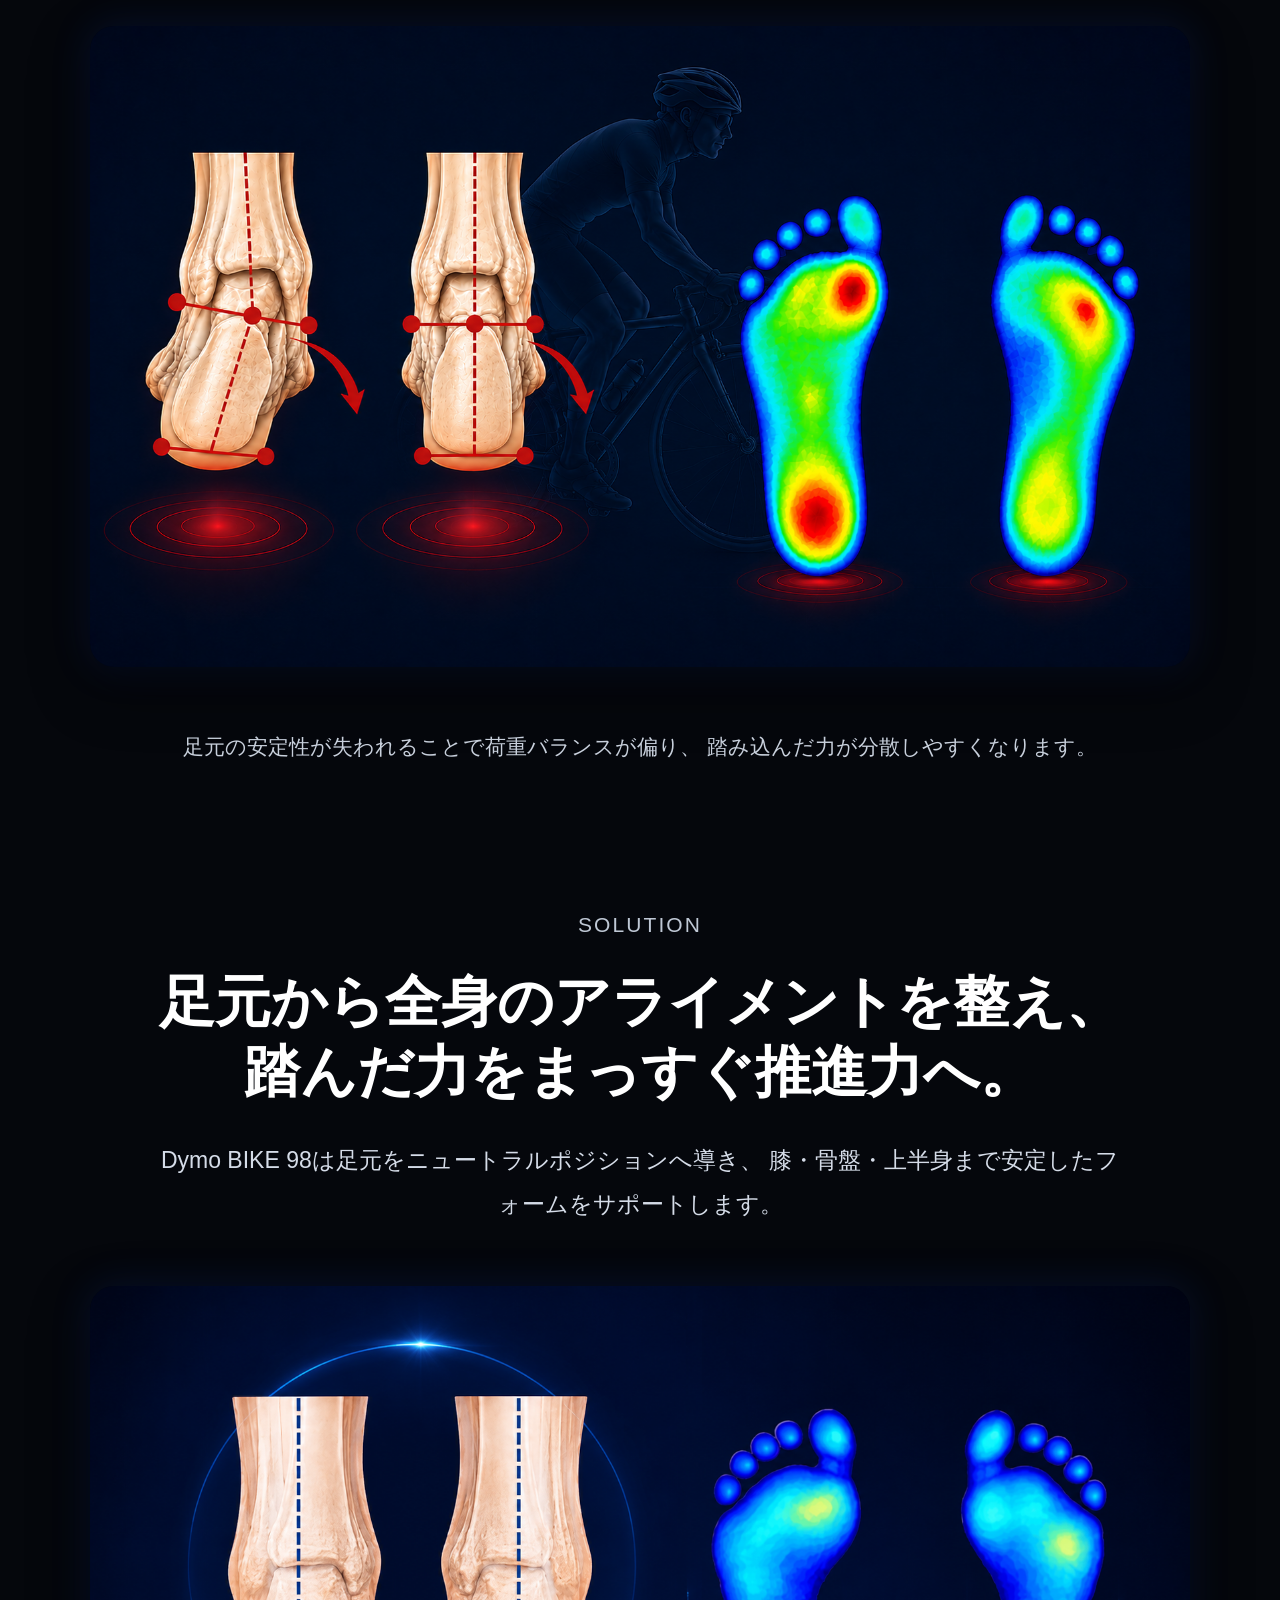
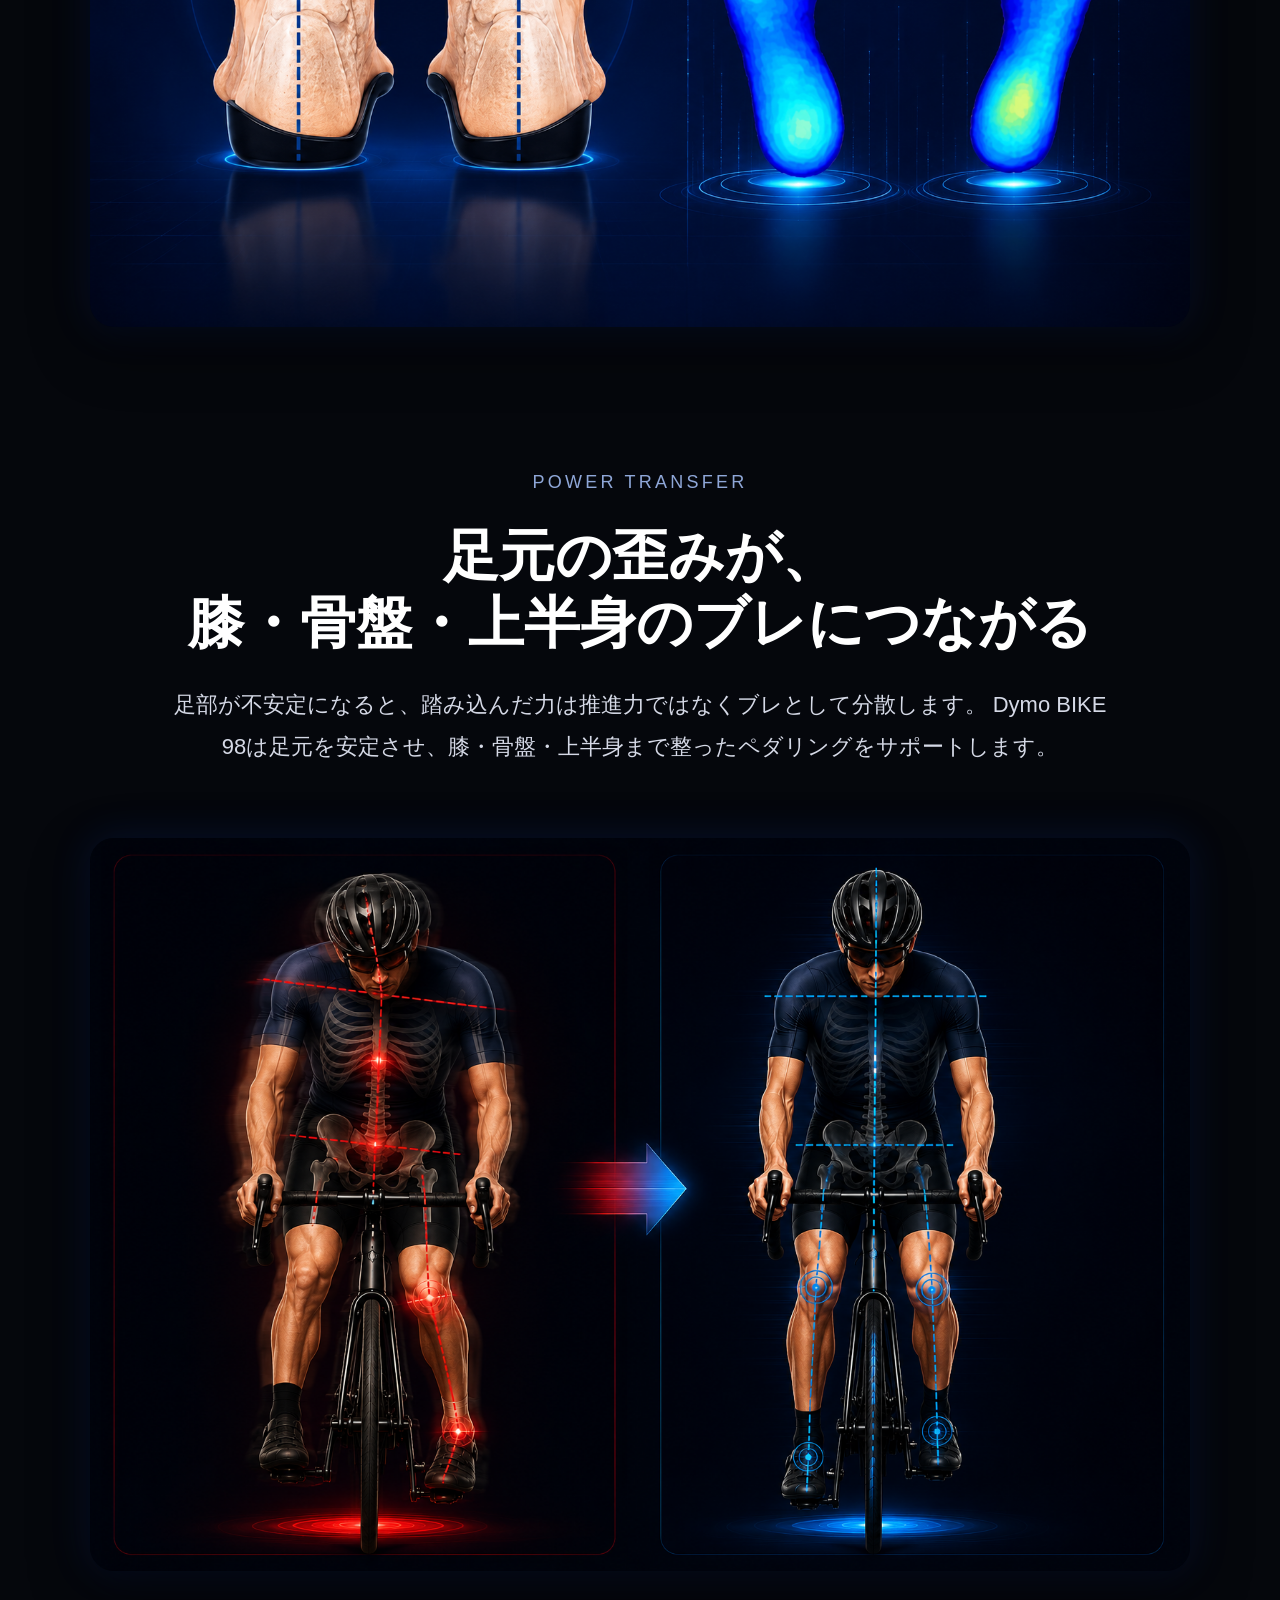
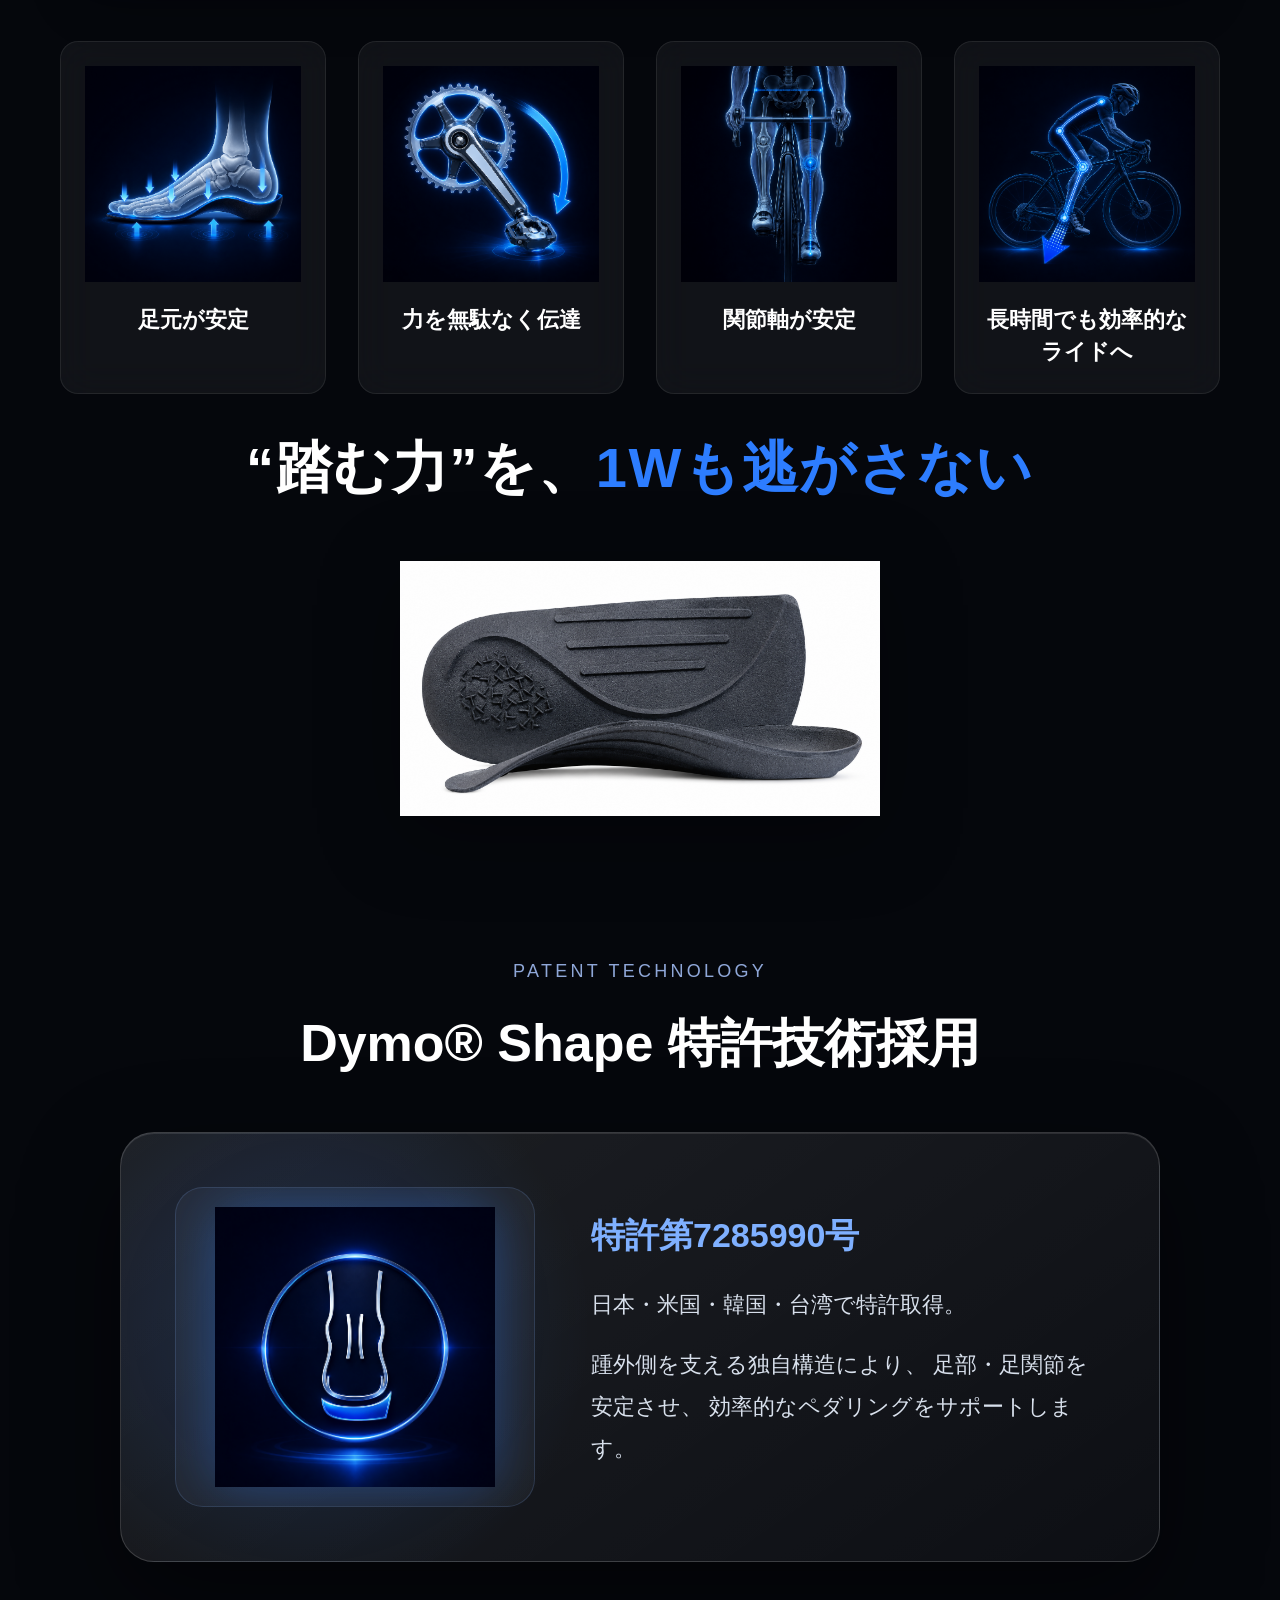
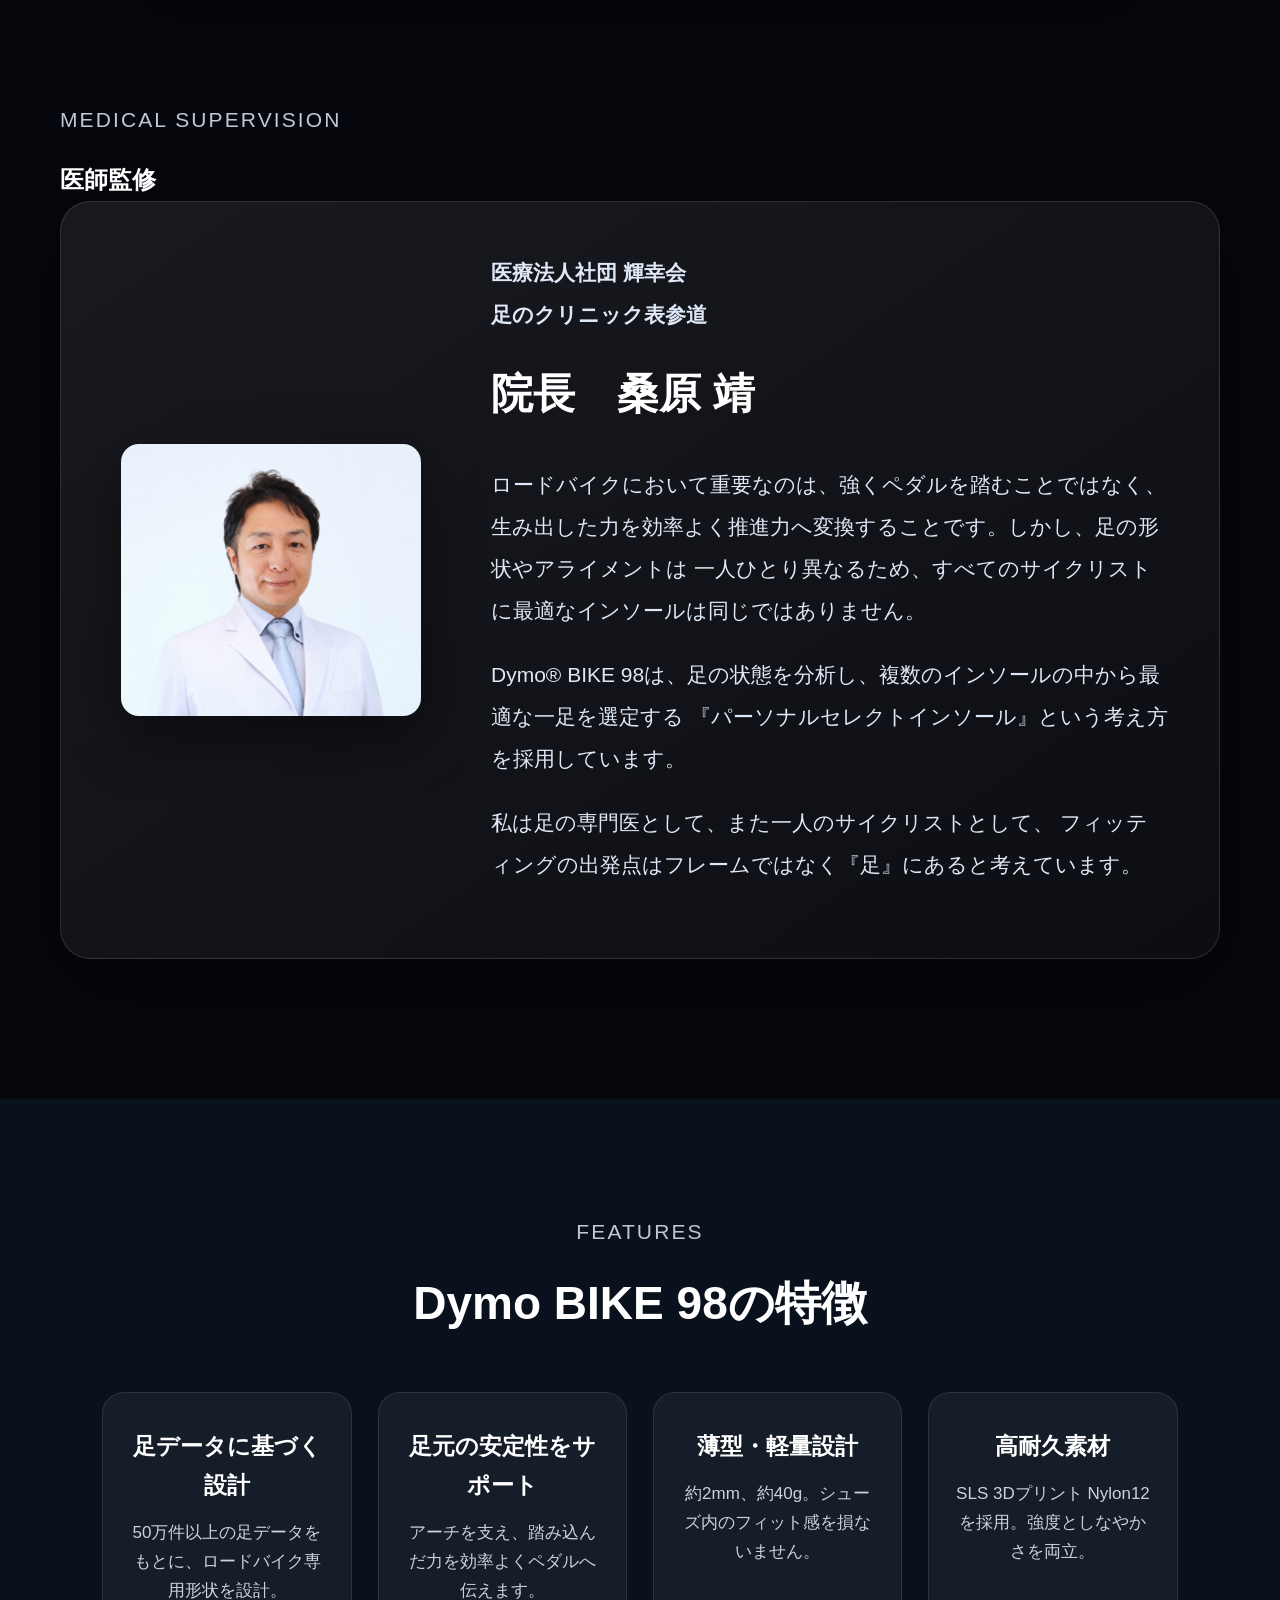
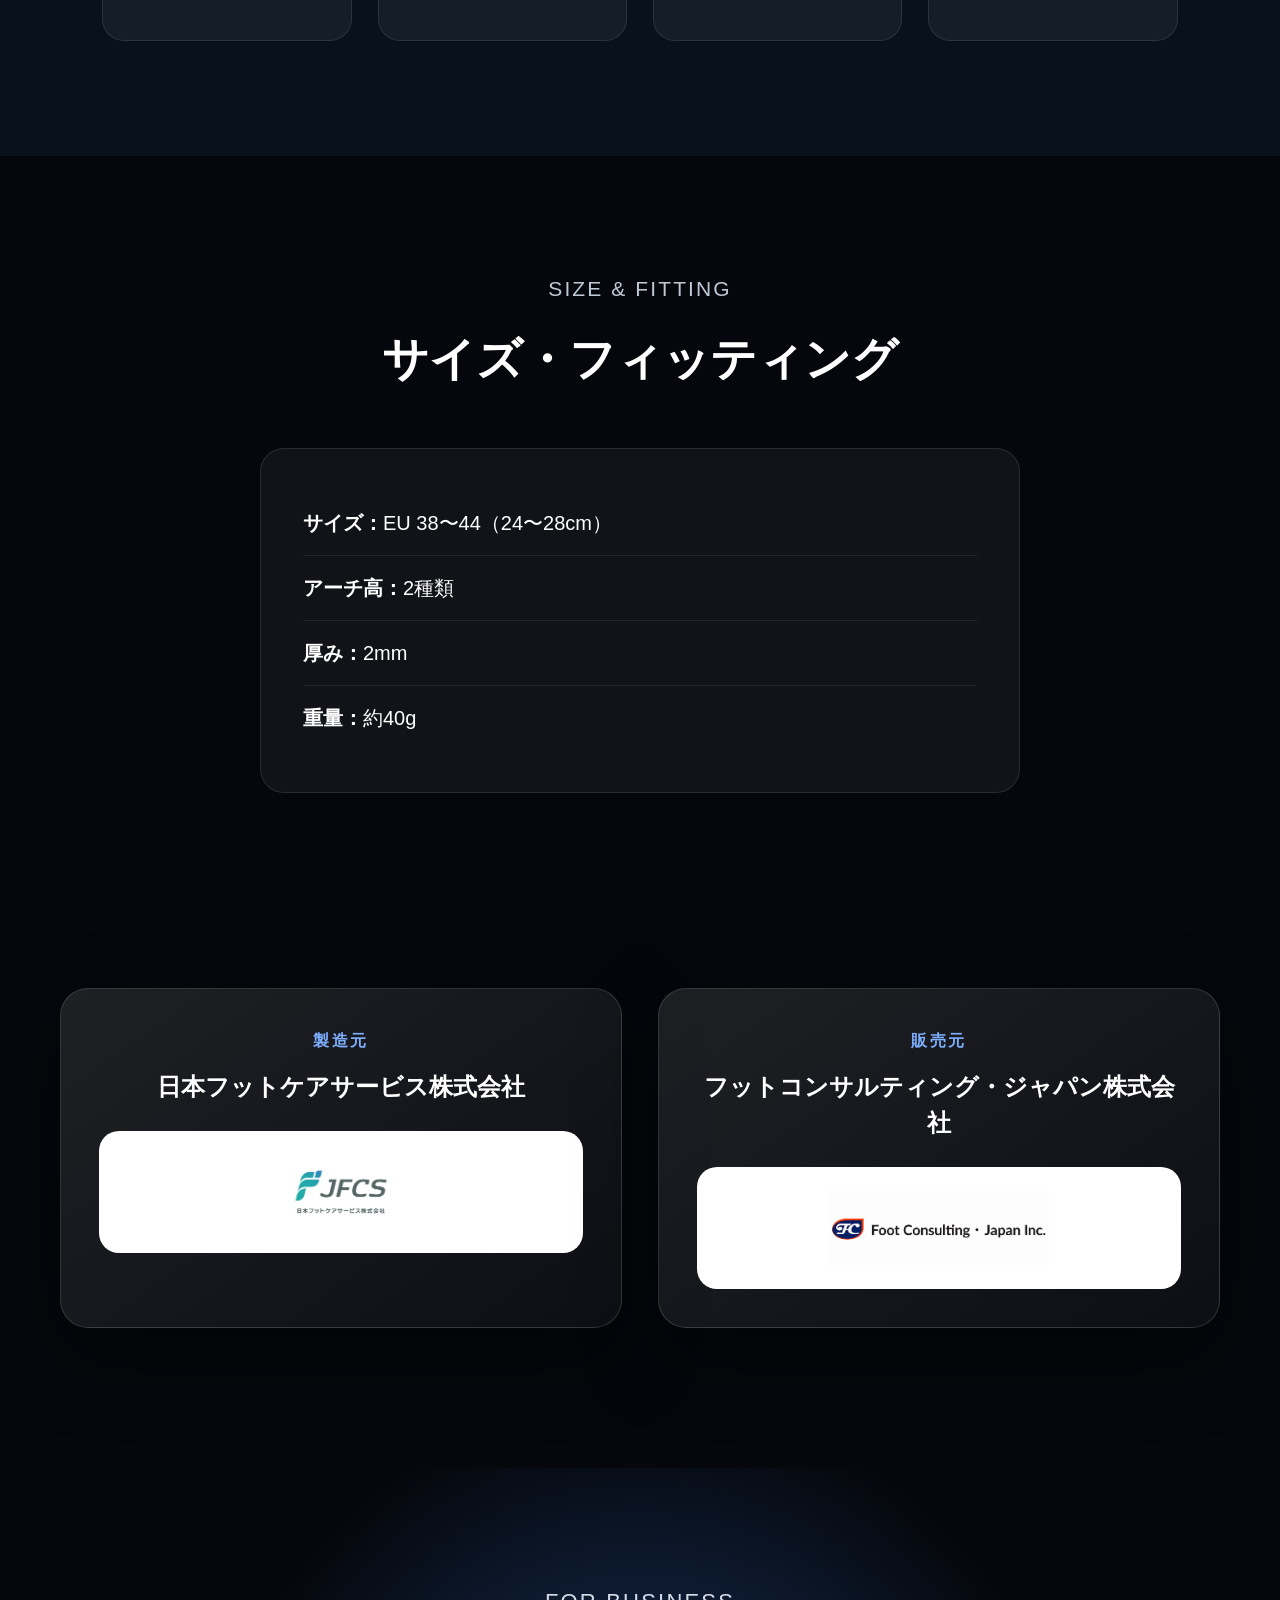
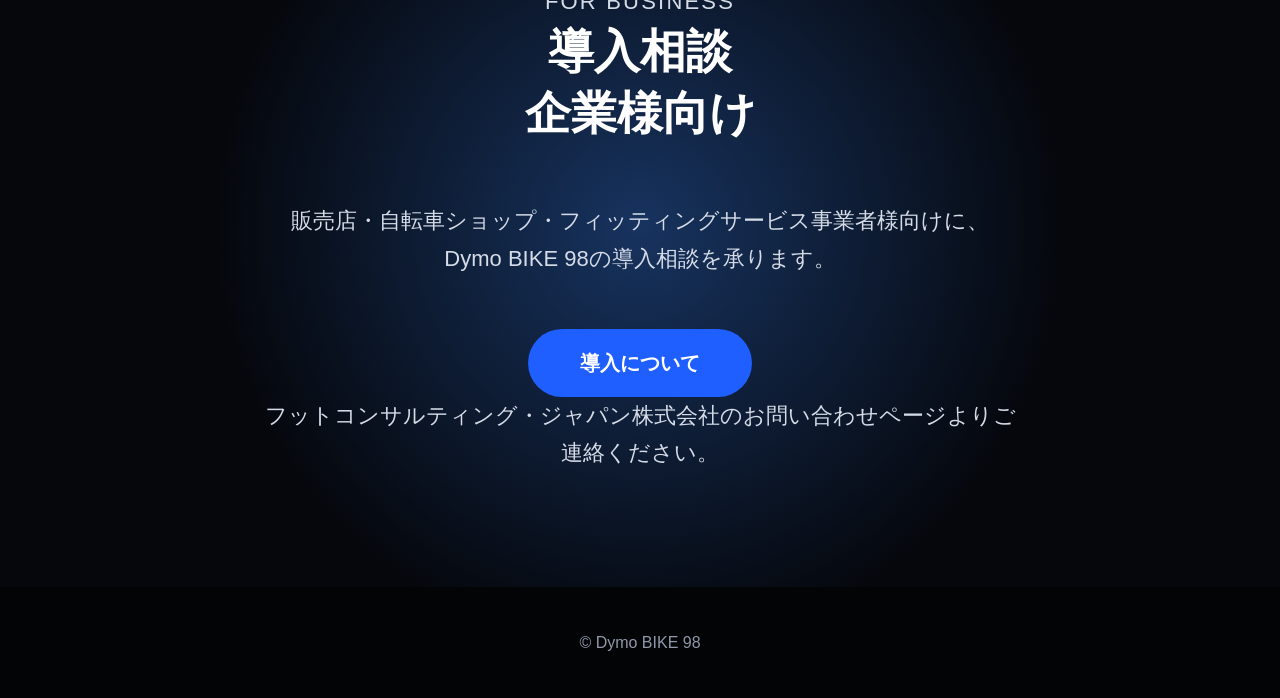
==== commit 21a0c640: "Update index.html" ====
--- a/index.html
+++ b/index.html
@@ -206,7 +206,7 @@
 
     <div class="patent-text">
 
-      <h3>特許第6362643号</h3>
+      <h3>特許第7285990号</h3>
 
       <p>
         日本・米国・韓国・台湾で特許取得。
--- a/brand.css
+++ b/brand.css
@@ -1508,3 +1508,313 @@
     line-height:1.7;
     text-align:center;
 }
+/* ===== Company Links Section ===== */
+
+.company-links-section{
+  max-width:1280px;
+  margin:80px auto 140px;
+  padding:0 60px;
+}
+
+.company-links{
+  display:grid;
+  grid-template-columns:repeat(2,1fr);
+  gap:36px;
+}
+
+.company-card{
+  padding:38px;
+  border-radius:28px;
+  text-align:center;
+  background:linear-gradient(145deg,rgba(255,255,255,.10),rgba(255,255,255,.035));
+  border:1px solid rgba(255,255,255,.14);
+  box-shadow:0 28px 80px rgba(0,0,0,.42);
+}
+
+.company-role{
+  color:#7fb0ff;
+  font-size:16px;
+  letter-spacing:.18em;
+  font-weight:700;
+  margin-bottom:14px;
+}
+
+.company-card h3{
+  font-size:24px;
+  line-height:1.5;
+  margin-bottom:26px;
+  color:#fff;
+}
+
+.company-btn{
+  display:flex;
+  align-items:center;
+  justify-content:center;
+  min-height:120px;
+  padding:24px;
+  border-radius:20px;
+  background:#fff;
+  transition:.3s ease;
+}
+
+.company-btn:hover{
+  transform:translateY(-6px);
+  box-shadow:0 20px 50px rgba(47,121,255,.22);
+}
+
+.company-btn img{
+  max-width:100%;
+  max-height:74px;
+  object-fit:contain;
+  display:block;
+}
+
+@media(max-width:800px){
+  .company-links-section{
+    padding:0 28px;
+  }
+
+  .company-links{
+    grid-template-columns:1fr;
+  }
+}
+/* ===== Mobile Final Fix ===== */
+
+@media(max-width:768px){
+
+  body{
+    overflow-x:hidden;
+  }
+
+  .header{
+    padding:18px 20px;
+  }
+
+  .logo{
+    font-size:24px;
+  }
+
+  .nav{
+    display:none;
+  }
+
+  .hero img{
+    width:100%;
+    height:auto;
+  }
+
+  .intro,
+  .section,
+  .mechanism-section,
+  .power-section,
+  .patent-section,
+  .doctor-section,
+  .company-links-section{
+    width:100%;
+    padding-left:22px !important;
+    padding-right:22px !important;
+    margin-left:auto !important;
+    margin-right:auto !important;
+  }
+
+  h1,
+  .intro h1{
+    font-size:38px !important;
+    line-height:1.25 !important;
+  }
+
+  h2,
+  .section h2,
+  .mechanism-section h2,
+  .power-section h2,
+  .patent-section h2,
+  .doctor-section h2{
+    font-size:30px !important;
+    line-height:1.35 !important;
+  }
+
+  p,
+  .intro p,
+  .mechanism-lead,
+  .mechanism-caption,
+  .doctor-text p,
+  .patent-text p{
+    font-size:16px !important;
+    line-height:1.8 !important;
+  }
+
+  .problem-cards,
+  .cards,
+  .power-benefits,
+  .company-links{
+    grid-template-columns:1fr !important;
+  }
+
+  .problem-card,
+  .benefit-card,
+  .patent-content,
+  .doctor-content,
+  .company-card{
+    padding:26px !important;
+  }
+
+  .problem-icon{
+    width:120px !important;
+    height:120px !important;
+    min-width:120px !important;
+  }
+
+  .problem-icon img{
+    width:95px !important;
+    height:95px !important;
+  }
+
+  .power-wide-image img,
+  .why-image img,
+  .solution-image img{
+    width:100% !important;
+    max-width:100% !important;
+  }
+
+  .product-showcase img{
+    width:80% !important;
+    max-width:360px !important;
+    min-width:0 !important;
+  }
+
+  .patent-content,
+  .doctor-content{
+    grid-template-columns:1fr !important;
+    text-align:center !important;
+  }
+
+  .doctor-image img{
+    max-width:220px !important;
+  }
+
+  .power-catch{
+    font-size:32px !important;
+    line-height:1.35 !important;
+  }
+
+  .spec{
+    padding:28px !important;
+    font-size:16px !important;
+  }
+
+}
+/* ===== Strong Mobile Fix ===== */
+
+@media(max-width:768px){
+
+  *{
+    max-width:100%;
+  }
+
+  body{
+    width:100%;
+    overflow-x:hidden;
+  }
+
+  .intro .eyebrow,
+  .intro h1,
+  .intro p,
+  .intro .btn{
+    margin-left:0 !important;
+  }
+
+  .intro{
+    text-align:center !important;
+    padding:50px 22px 70px !important;
+  }
+
+  .hero img{
+    width:100% !important;
+    height:auto !important;
+  }
+
+  .problem-card{
+    flex-direction:column !important;
+    text-align:center !important;
+    gap:22px !important;
+  }
+
+  .problem-text h3{
+    font-size:24px !important;
+  }
+
+  .problem-text p{
+    font-size:16px !important;
+  }
+
+  .power-section,
+  .mechanism-section,
+  .patent-section,
+  .doctor-section,
+  .company-links-section{
+    margin:80px auto !important;
+    padding:0 18px !important;
+  }
+
+  .power-wide-image img,
+  .why-image img,
+  .solution-image img{
+    width:100% !important;
+    max-width:100% !important;
+    border-radius:18px !important;
+  }
+
+  .power-benefits{
+    grid-template-columns:1fr !important;
+    gap:22px !important;
+  }
+
+  .benefit-card img{
+    max-width:260px !important;
+    margin:0 auto 18px !important;
+  }
+
+  .patent-content,
+  .doctor-content{
+    grid-template-columns:1fr !important;
+    padding:26px !important;
+  }
+
+  .company-links{
+    grid-template-columns:1fr !important;
+  }
+
+  .company-btn{
+    min-height:90px !important;
+  }
+
+  .company-btn img{
+    max-height:58px !important;
+  }
+
+  .footer{
+    padding:30px 20px !important;
+  }
+}
+/* ===== Problem Cards Mobile Fix ===== */
+
+@media(max-width:768px){
+
+  .problem-section .problem-cards,
+  .problem-cards{
+    display:grid !important;
+    grid-template-columns:1fr !important;
+    width:100% !important;
+    max-width:100% !important;
+    gap:24px !important;
+  }
+
+  .problem-section .problem-card,
+  .problem-card{
+    width:100% !important;
+    max-width:100% !important;
+    min-width:0 !important;
+    box-sizing:border-box !important;
+  }
+
+}
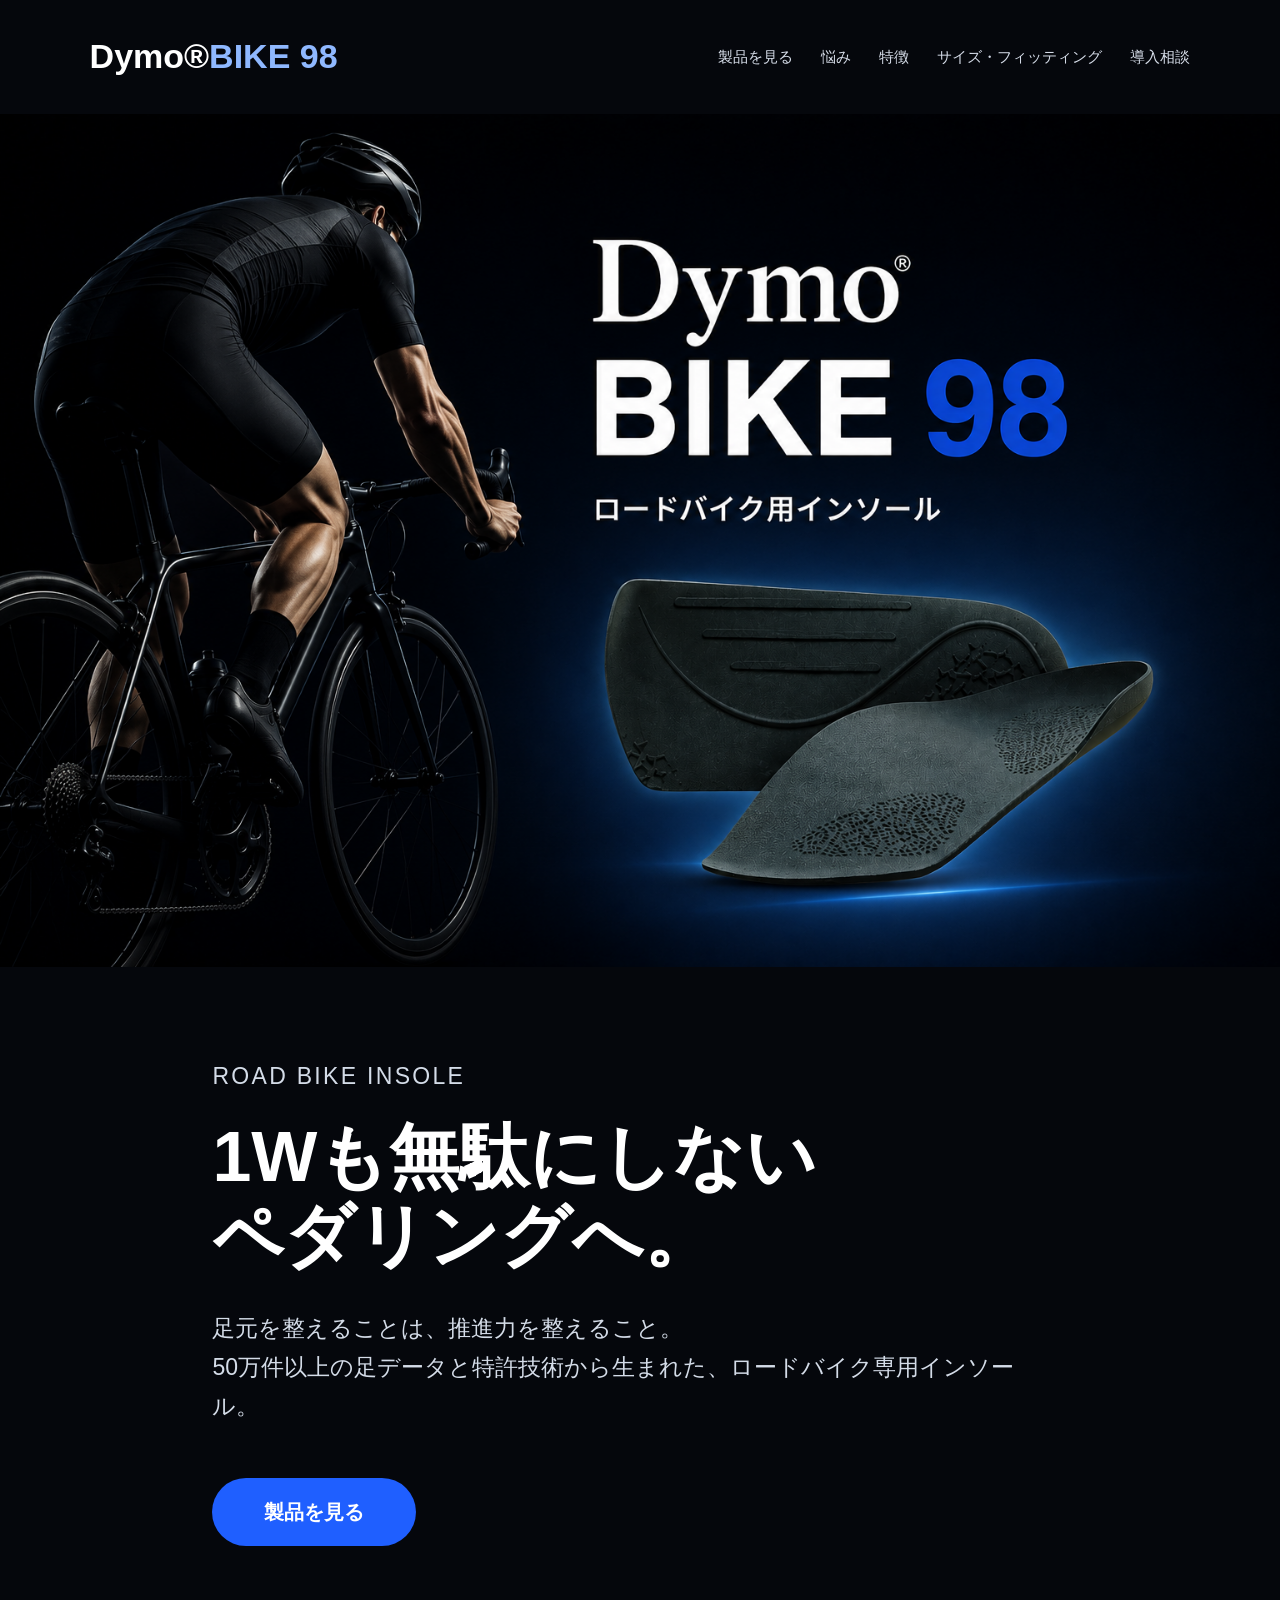
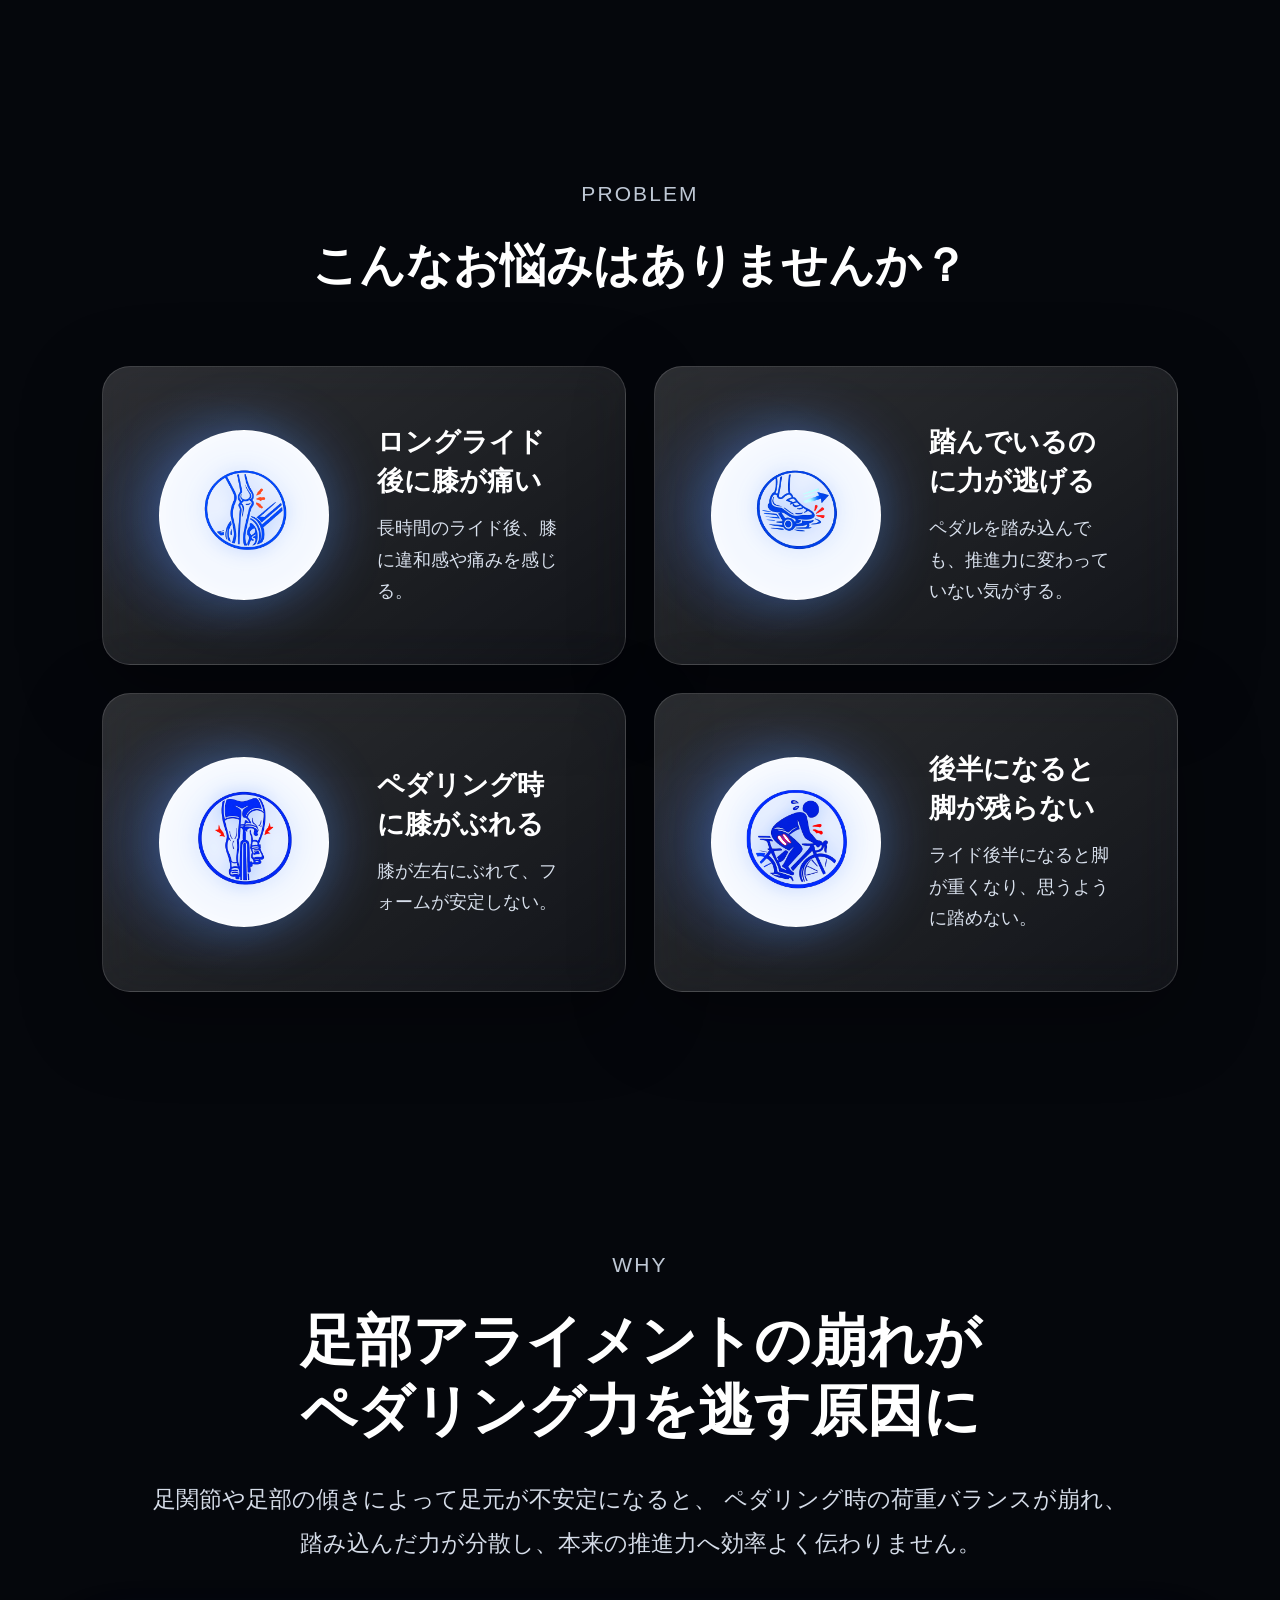
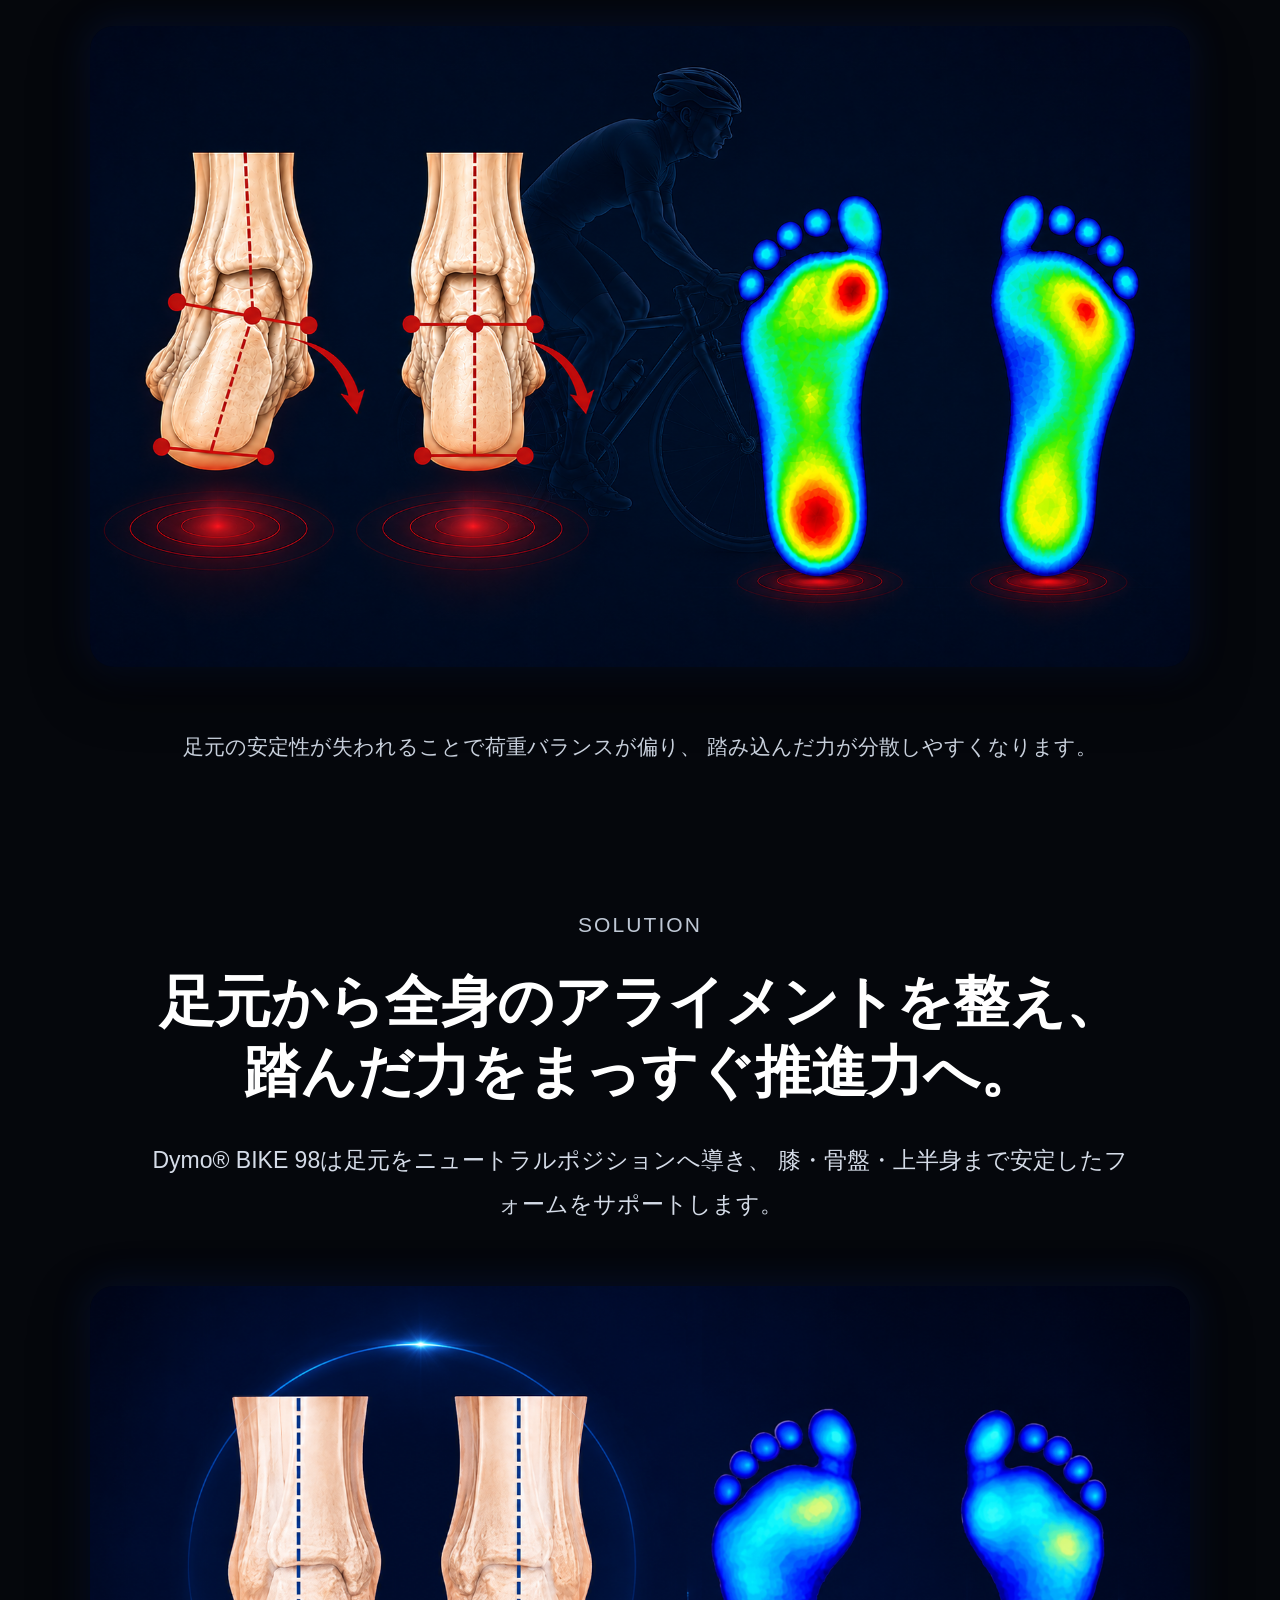
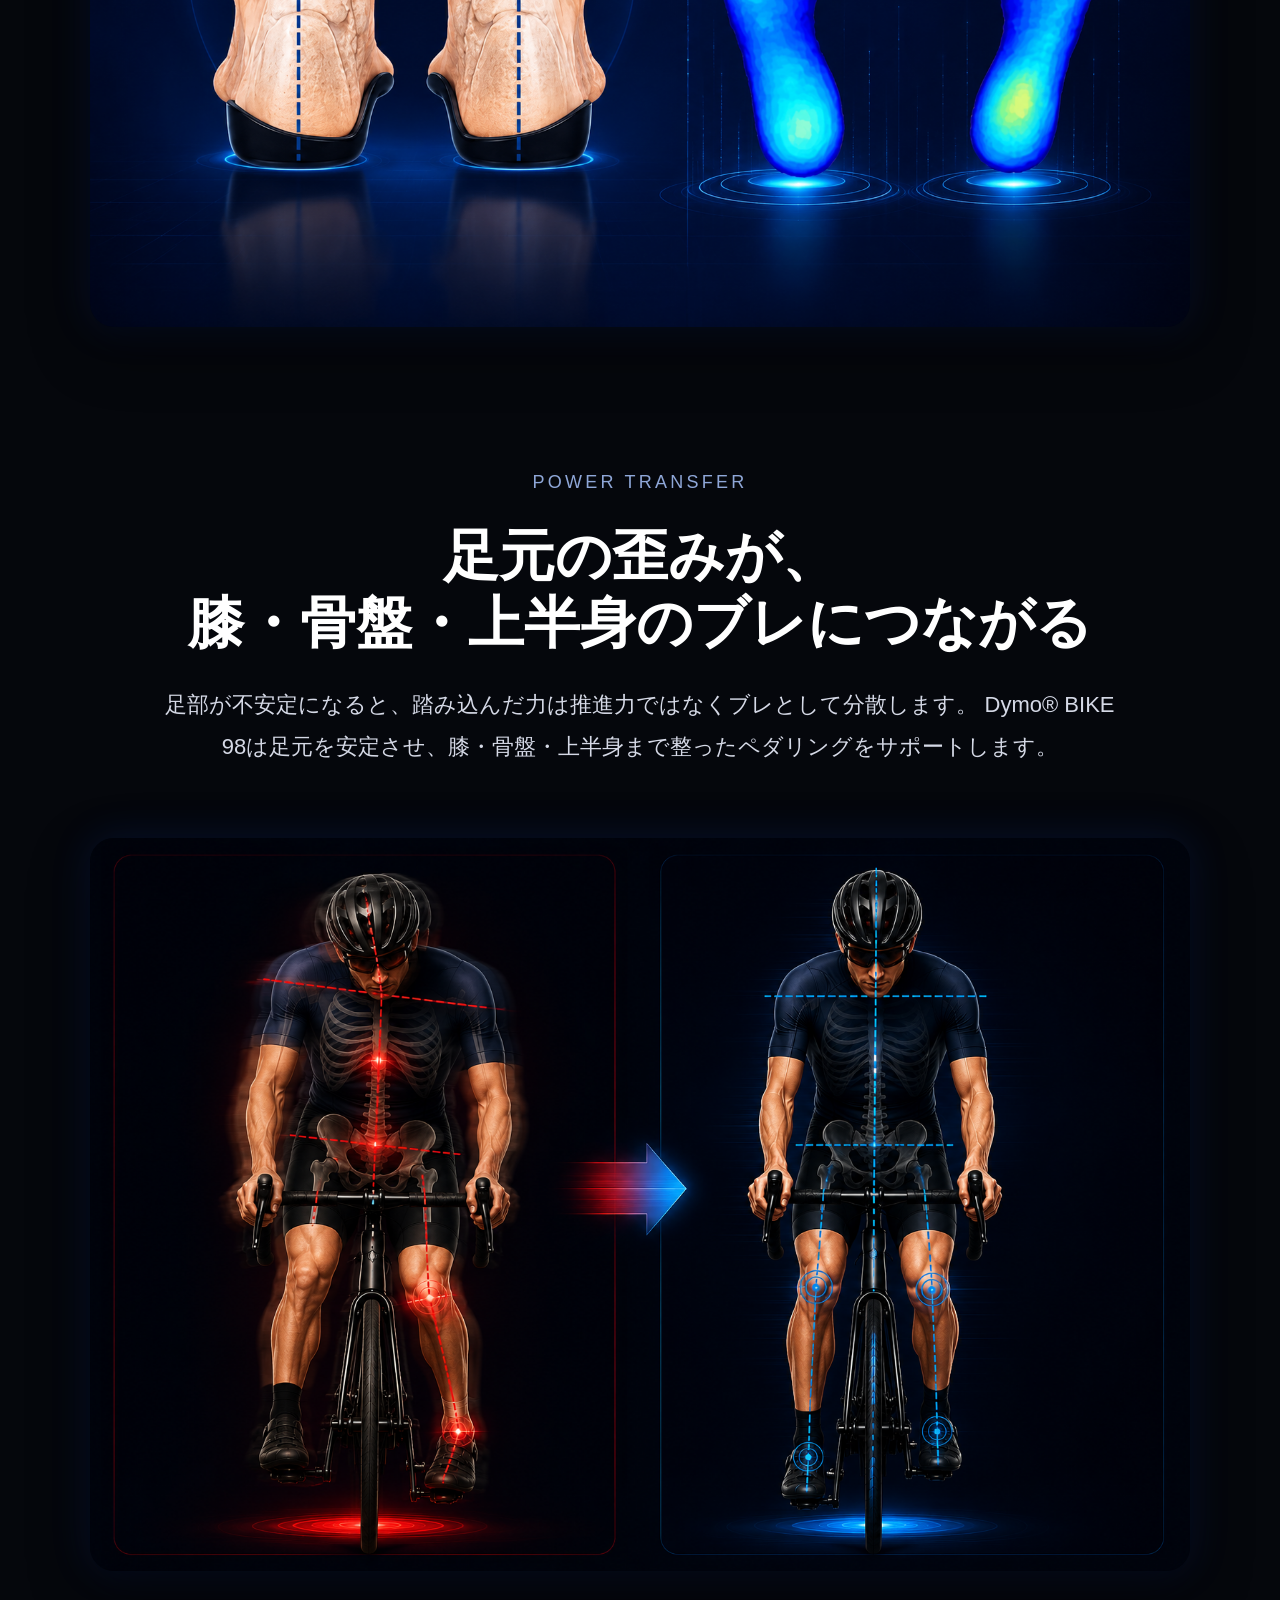
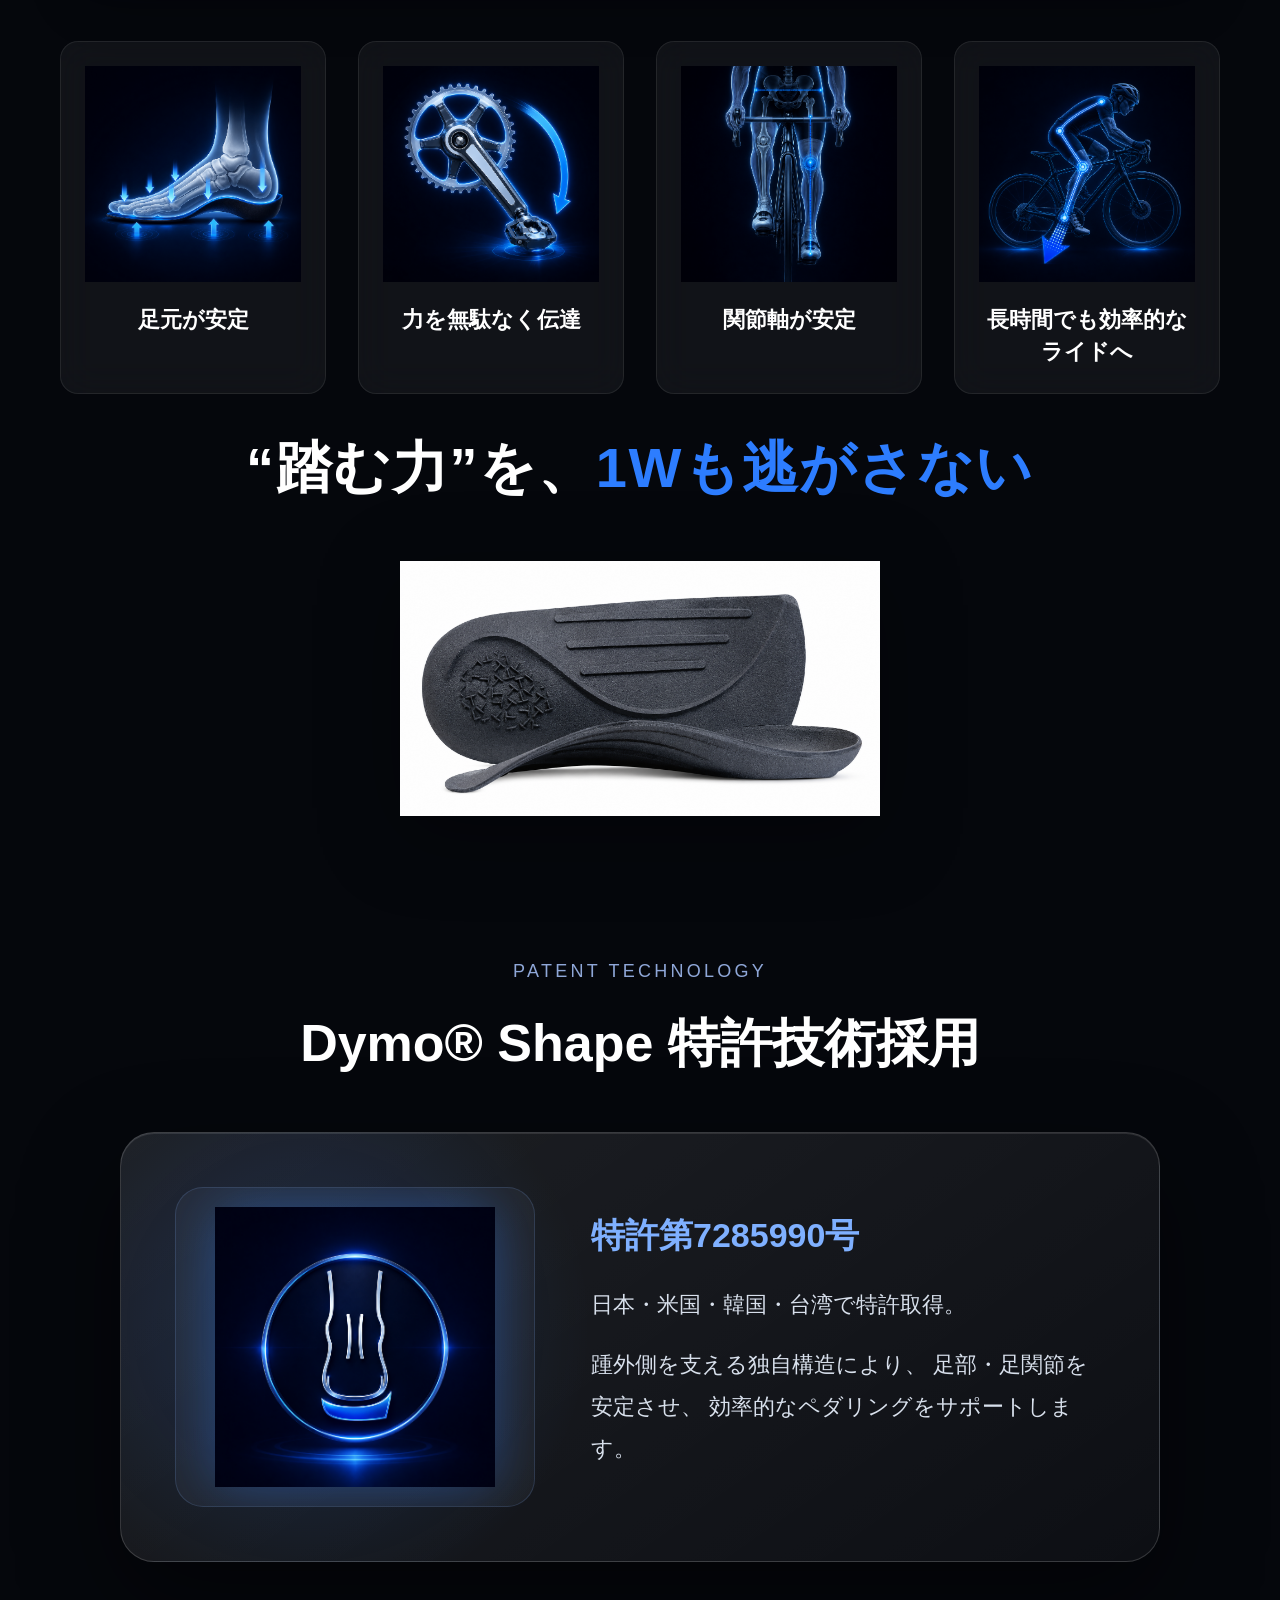
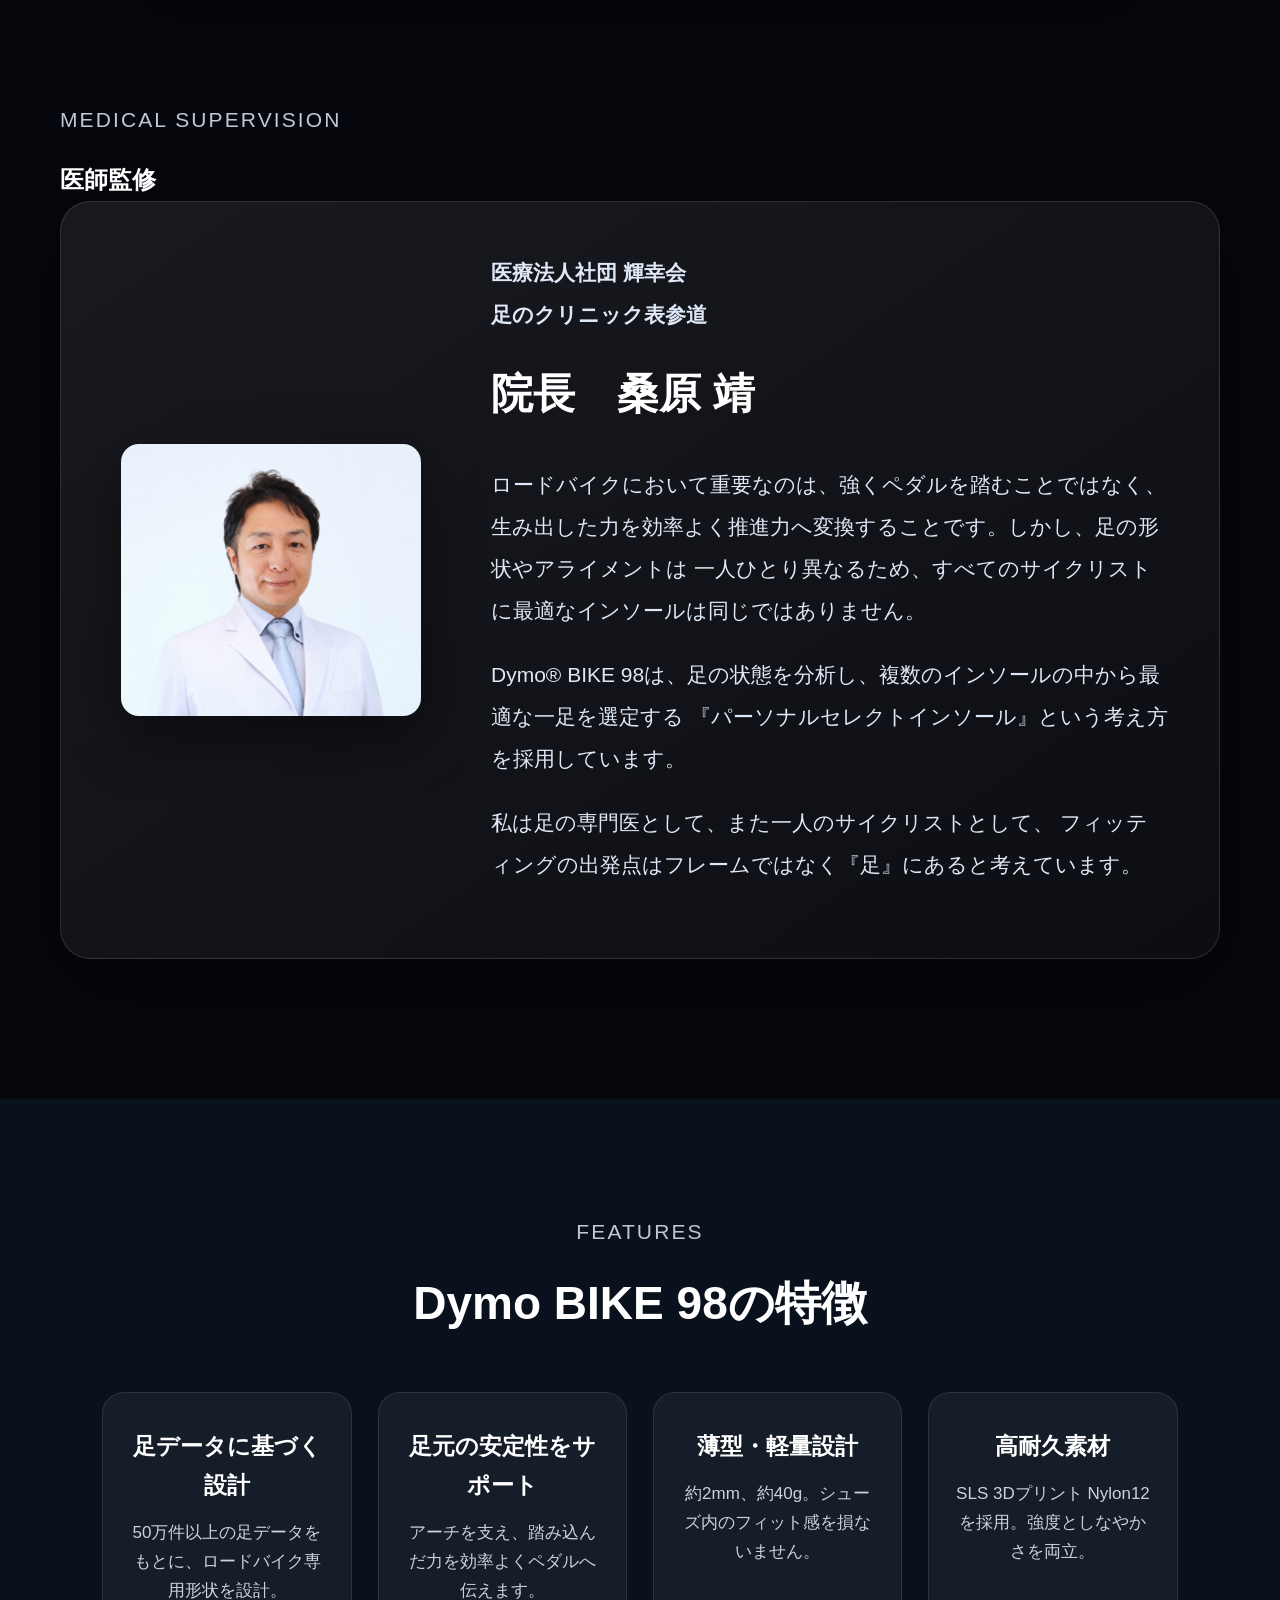
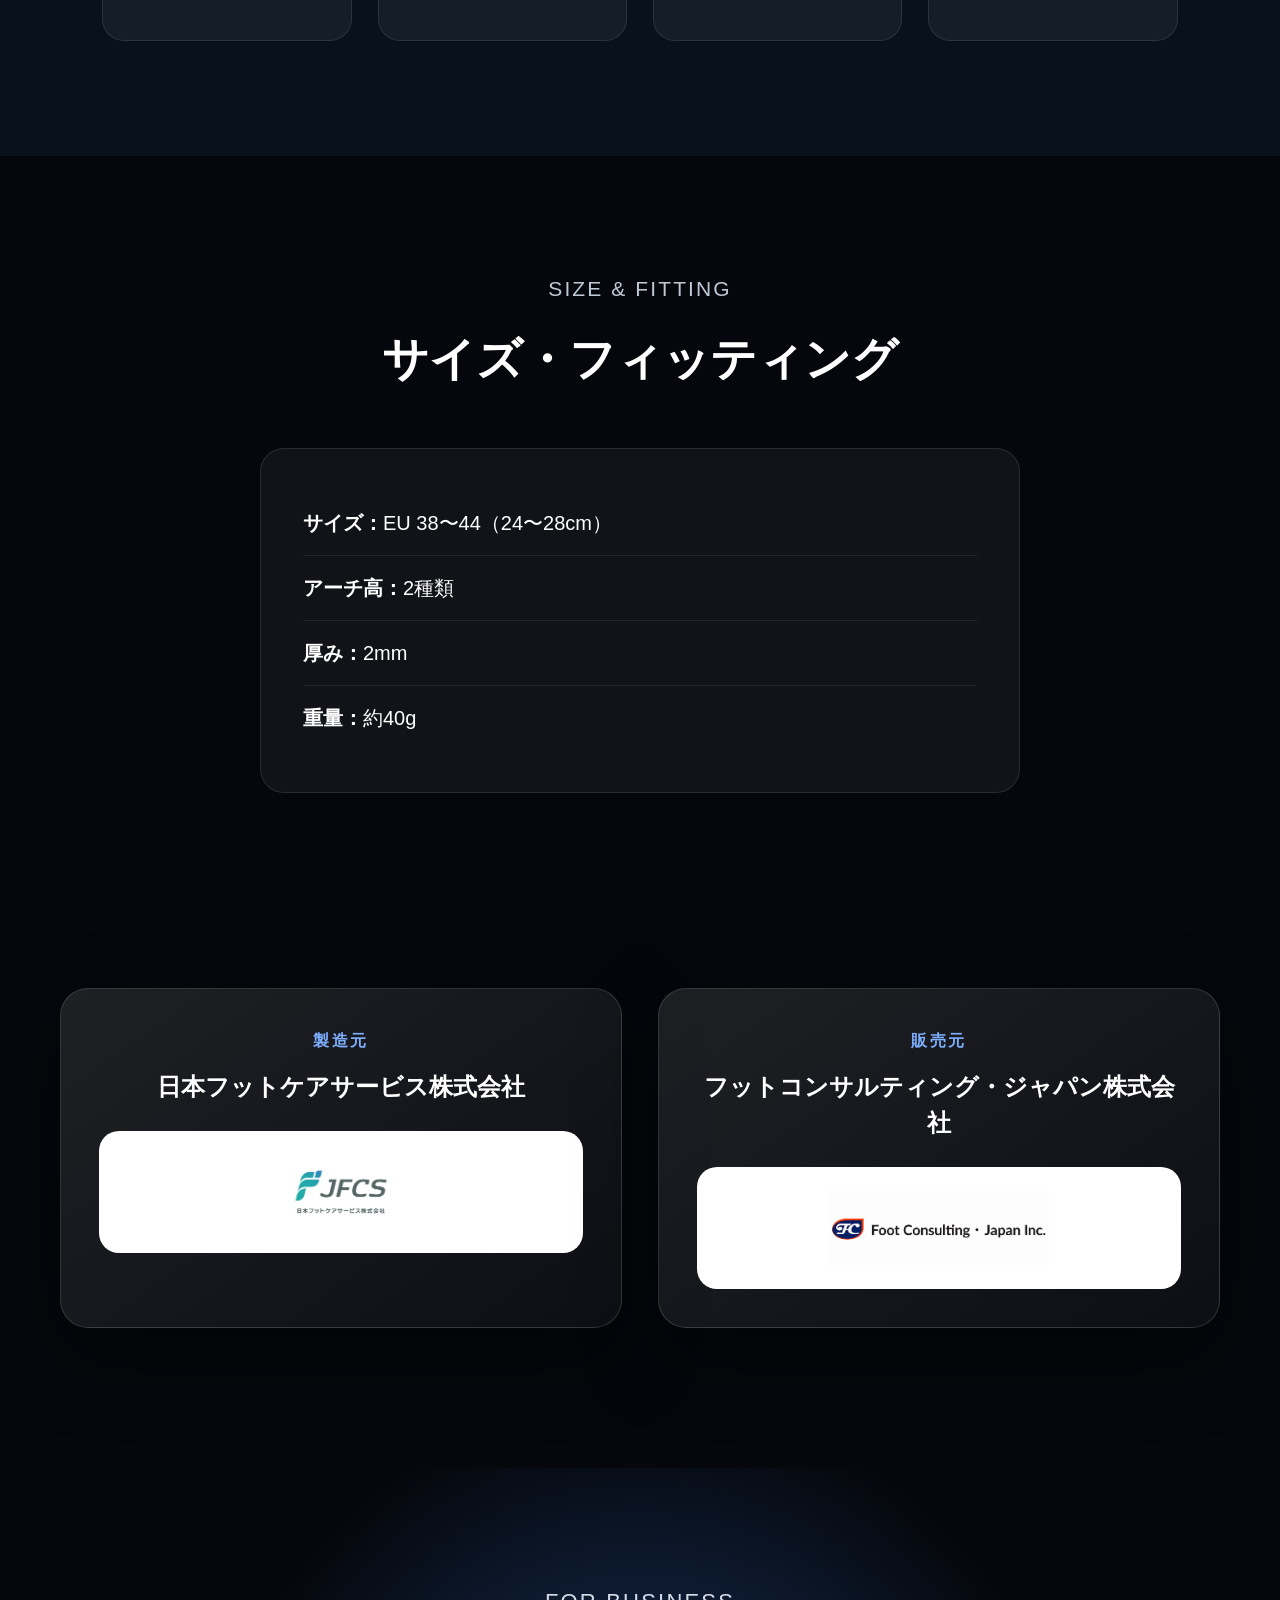
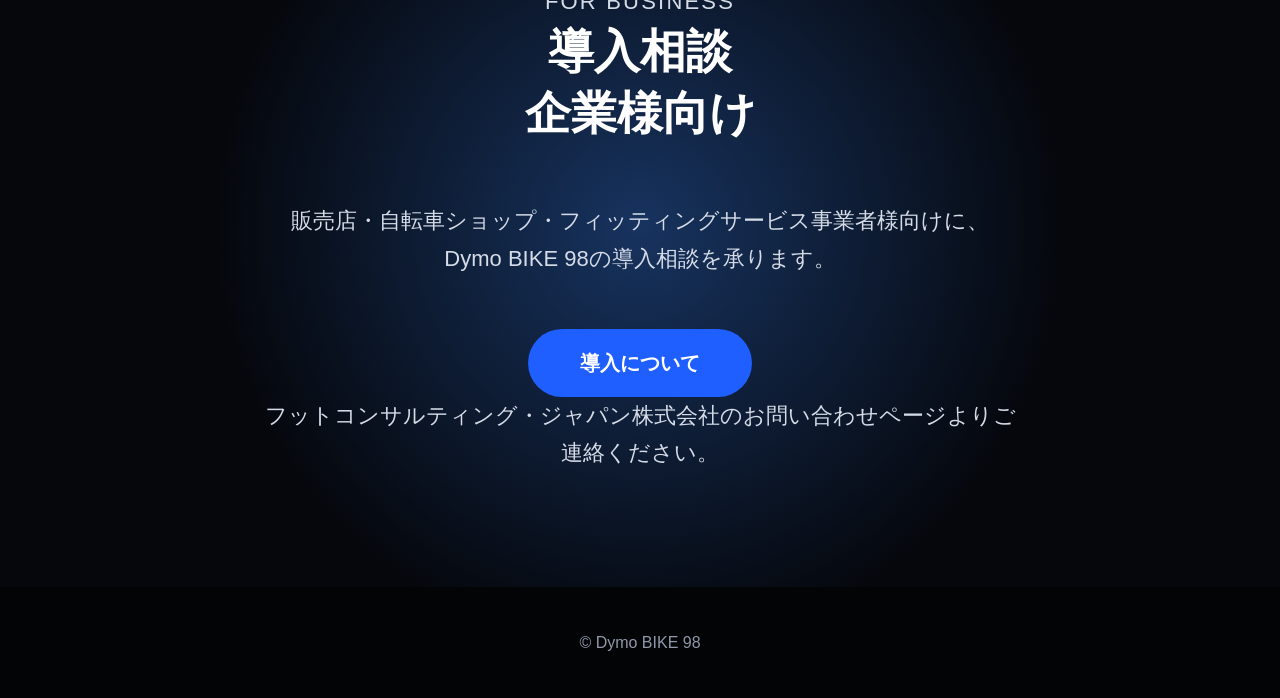
==== commit 93c95636: "Update index.html" ====
--- a/index.html
+++ b/index.html
@@ -3,14 +3,14 @@
 <head>
   <meta charset="UTF-8">
   <meta name="viewport" content="width=device-width, initial-scale=1.0">
-  <title>Dymo BIKE 98｜ロードバイク用インソール</title>
-  <meta name="description" content="Dymo BIKE 98は、足元からペダリング効率を整えるロードバイク用インソールです。">
+  <title>Dymo®︎ BIKE 98｜ロードバイク用インソール</title>
+  <meta name="description" content="Dymo®︎ BIKE 98は、足元からペダリング効率を整えるロードバイク用インソールです。">
   <link rel="stylesheet" href="brand.css?v=20">
 </head>
 
 <body>
 <header class="header">
-  <a href="#" class="logo">Dymo<span>BIKE 98</span></a>
+  <a href="#" class="logo">Dymo®︎<span>BIKE 98</span></a>
   <nav class="nav">
     <a href="#product">製品を見る</a>
     <a href="#problem">悩み</a>
@@ -22,7 +22,7 @@
 
 <main>
   <section class="hero">
-    <img src="images/Hero.png" alt="Dymo BIKE 98 ロードバイク用インソール">
+    <img src="images/Hero.png" alt="Dymo®︎ BIKE 98 ロードバイク用インソール">
   </section>
 
   <section id="product" class="intro">
@@ -132,7 +132,7 @@
   </h2>
 
   <p class="mechanism-lead">
-    Dymo BIKE 98は足元をニュートラルポジションへ導き、
+    Dymo®︎ BIKE 98は足元をニュートラルポジションへ導き、
     膝・骨盤・上半身まで安定したフォームをサポートします。
   </p>
 
@@ -154,11 +154,11 @@
 
   <p class="mechanism-lead">
     足部が不安定になると、踏み込んだ力は推進力ではなくブレとして分散します。
-    Dymo BIKE 98は足元を安定させ、膝・骨盤・上半身まで整ったペダリングをサポートします。
+    Dymo®︎ BIKE 98は足元を安定させ、膝・骨盤・上半身まで整ったペダリングをサポートします。
   </p>
   
 <div class="power-wide-image">
-  <img src="images/beforeafter.png" alt="Dymo BIKE 98 Before After">
+  <img src="images/beforeafter.png" alt="Dymo®︎ BIKE 98 Before After">
 </div>
   
 <div class="power-benefits">
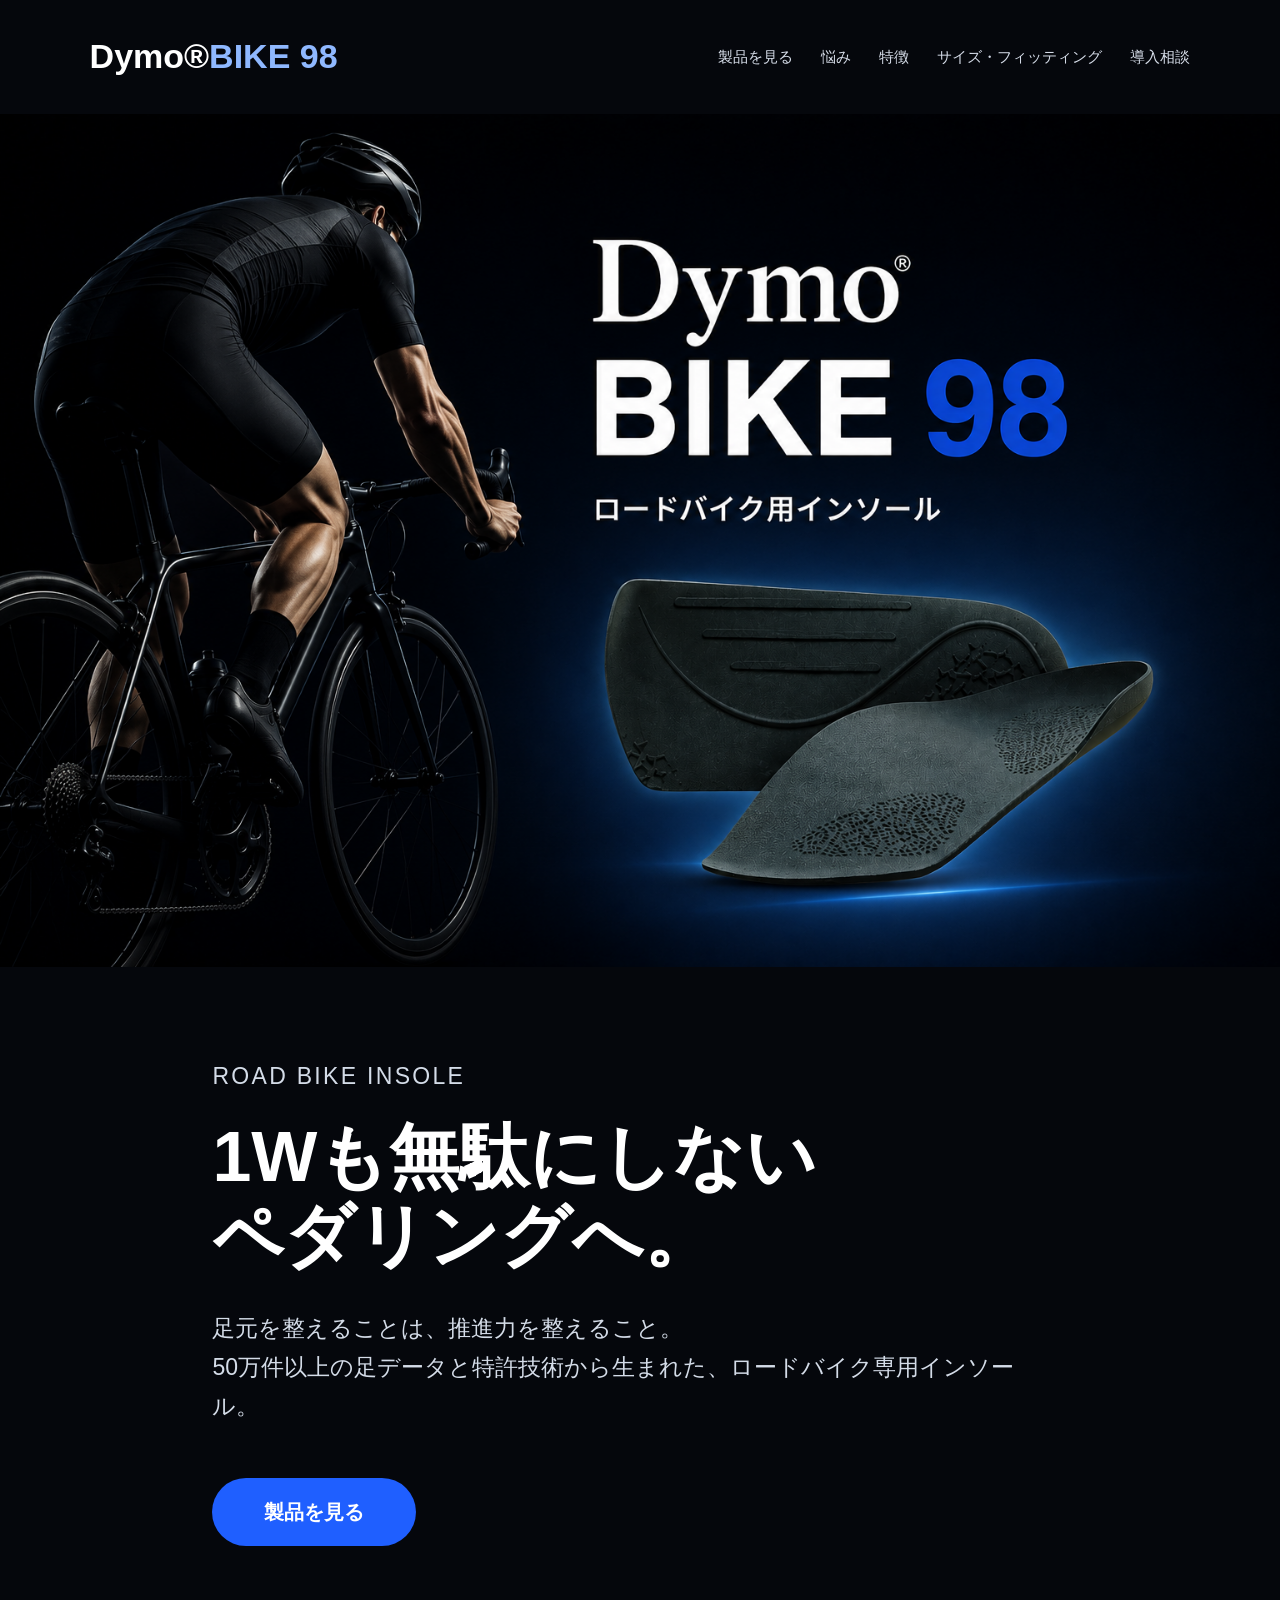
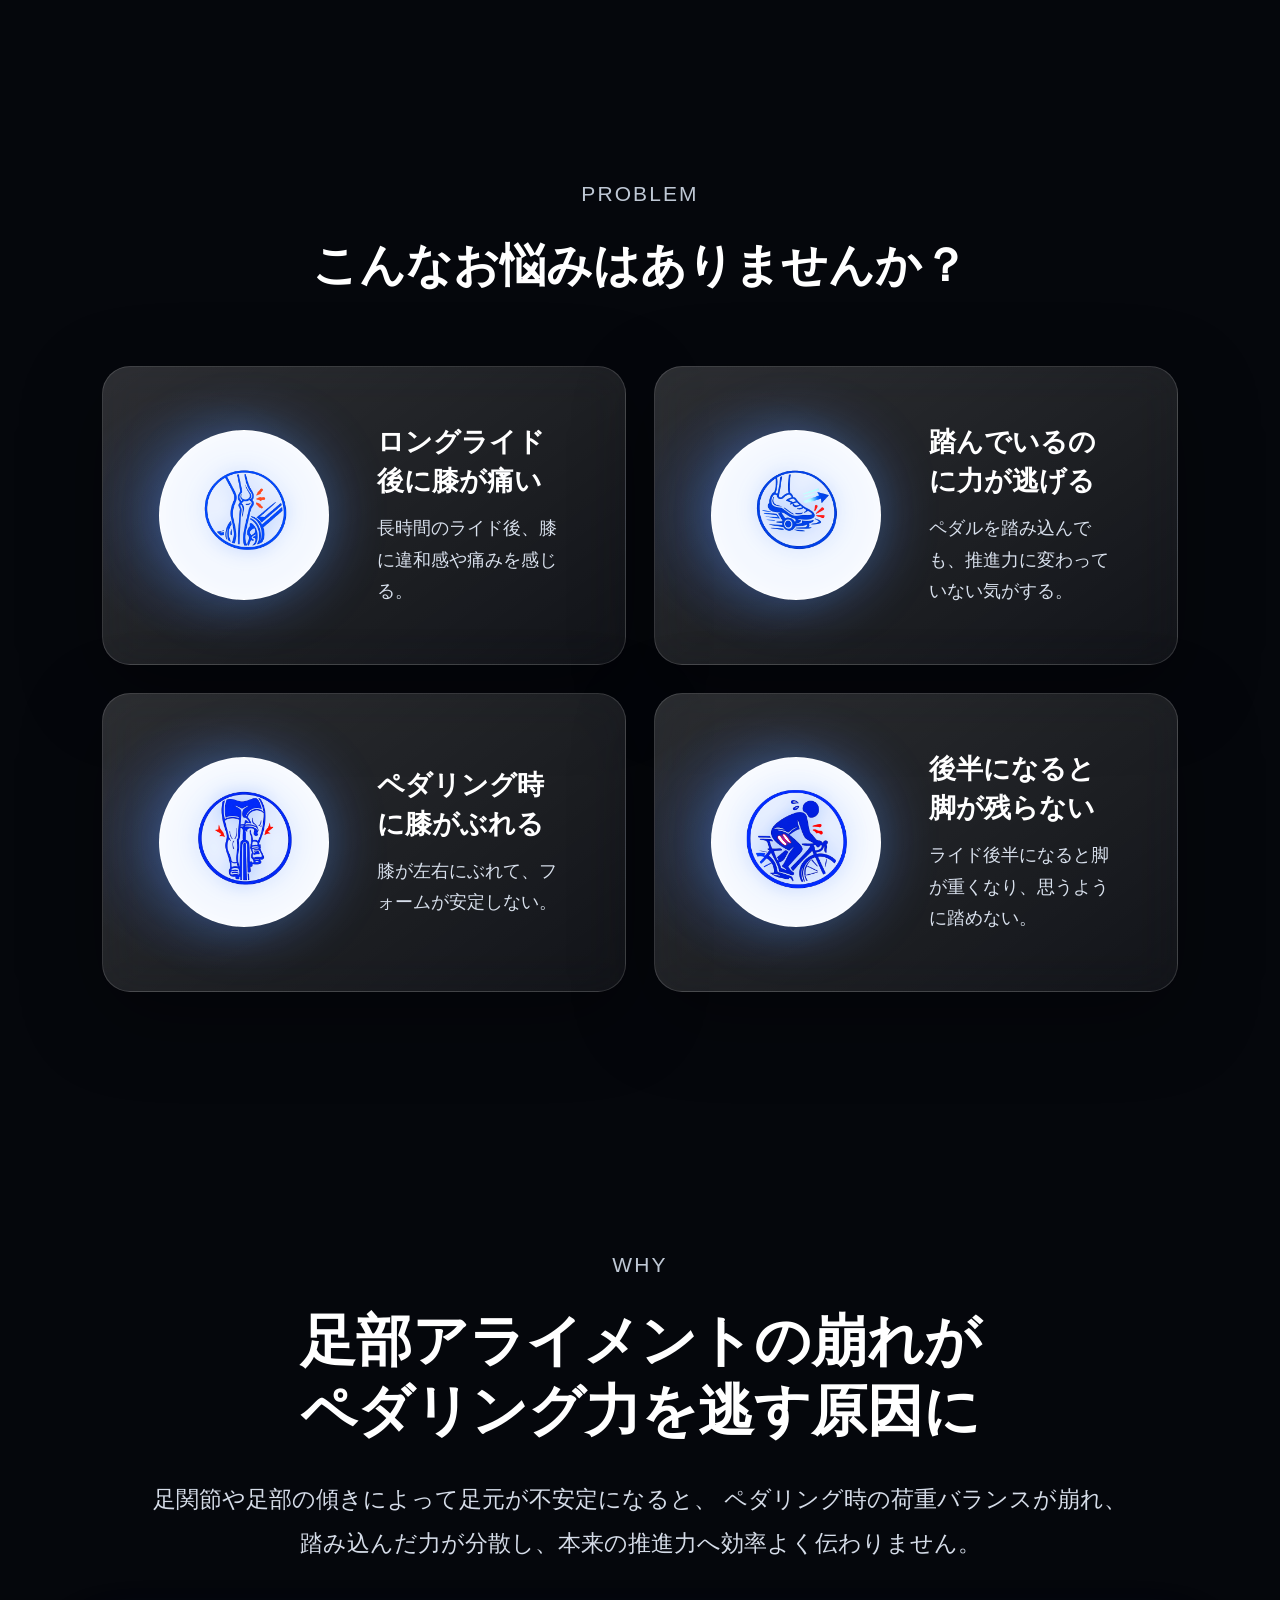
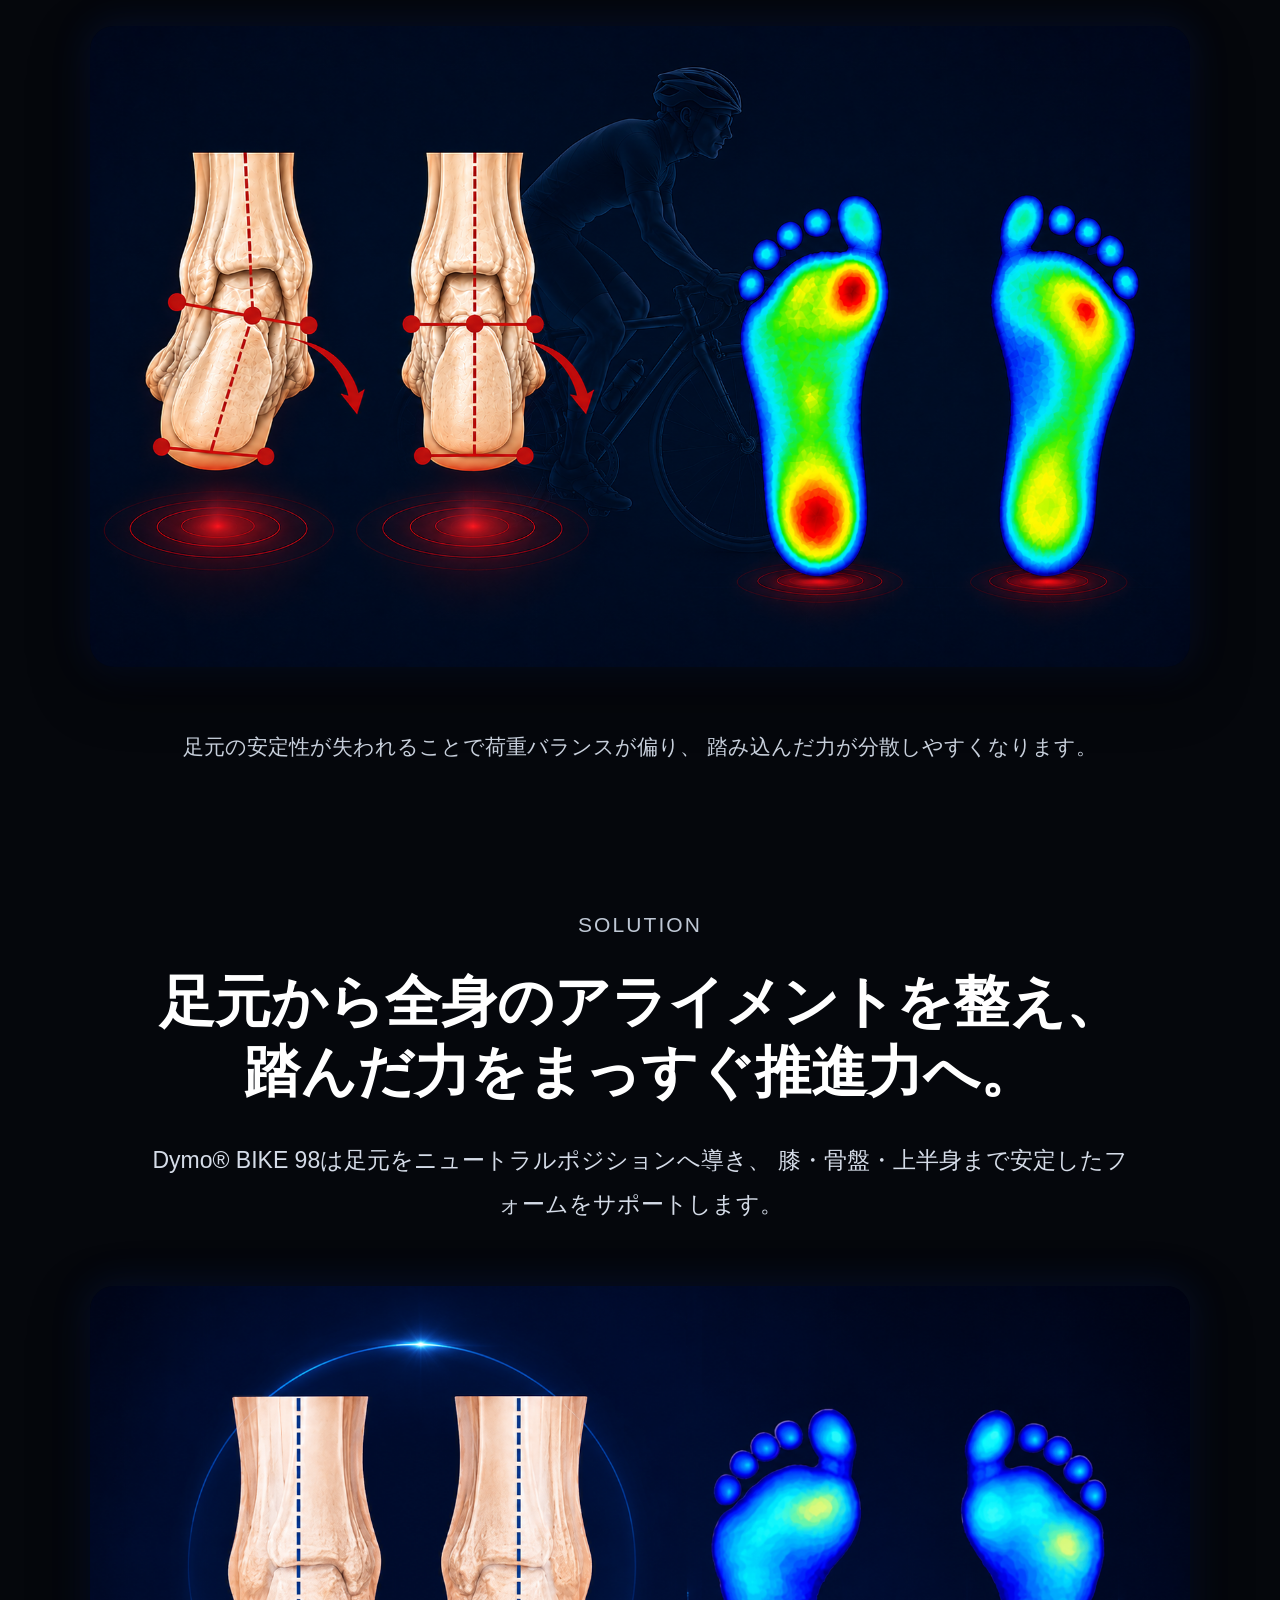
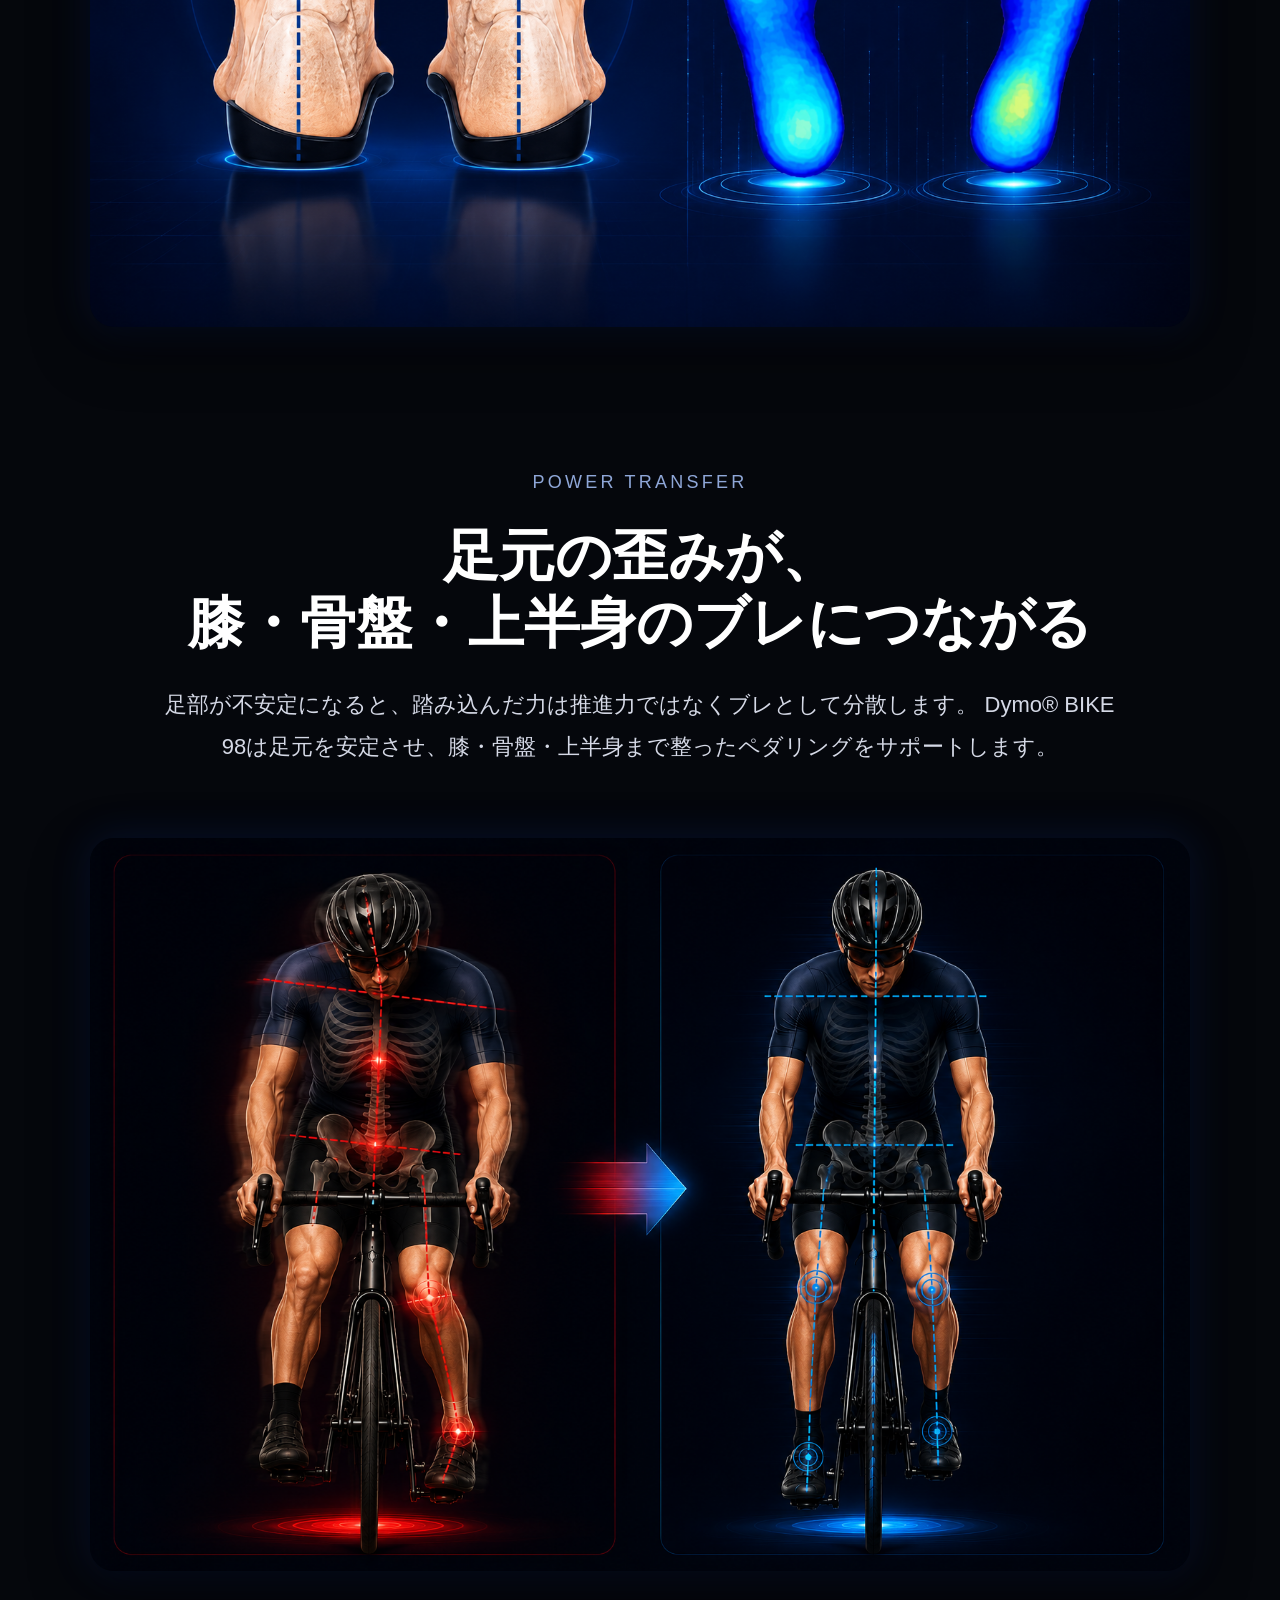
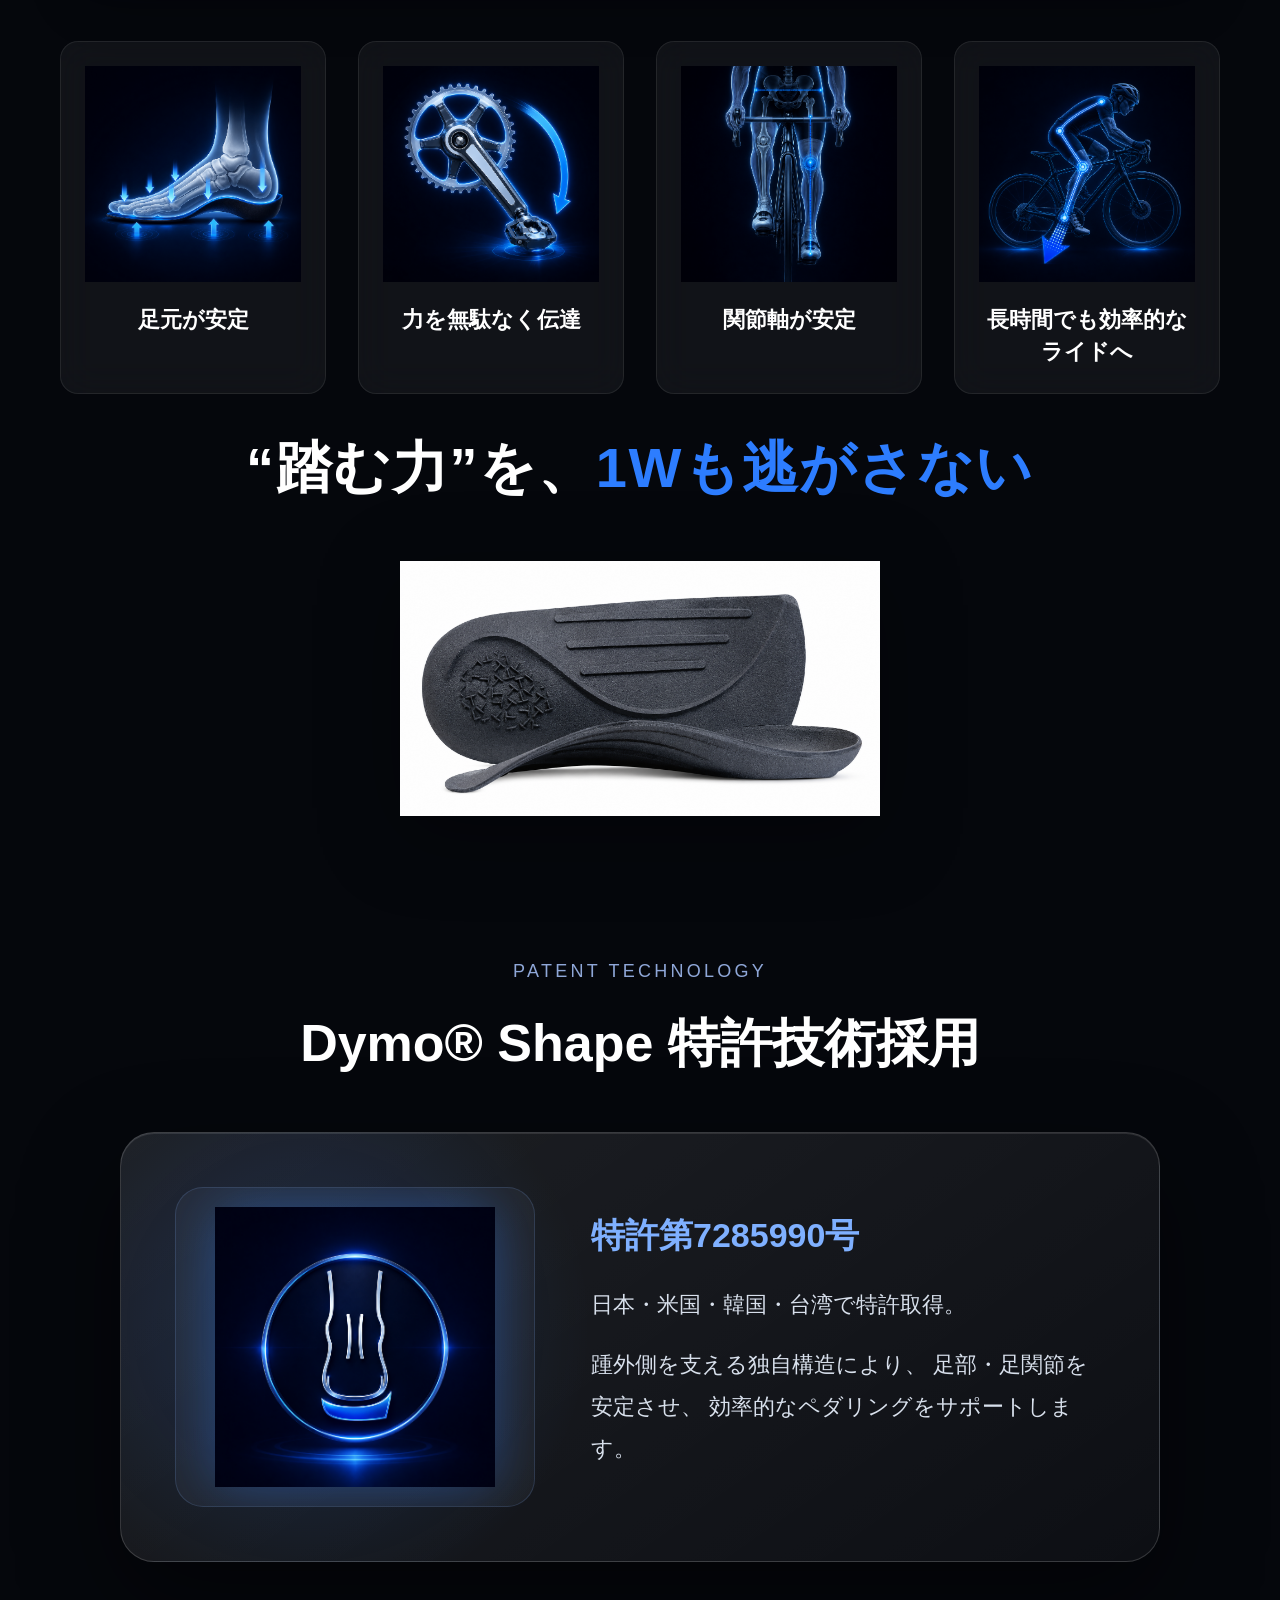
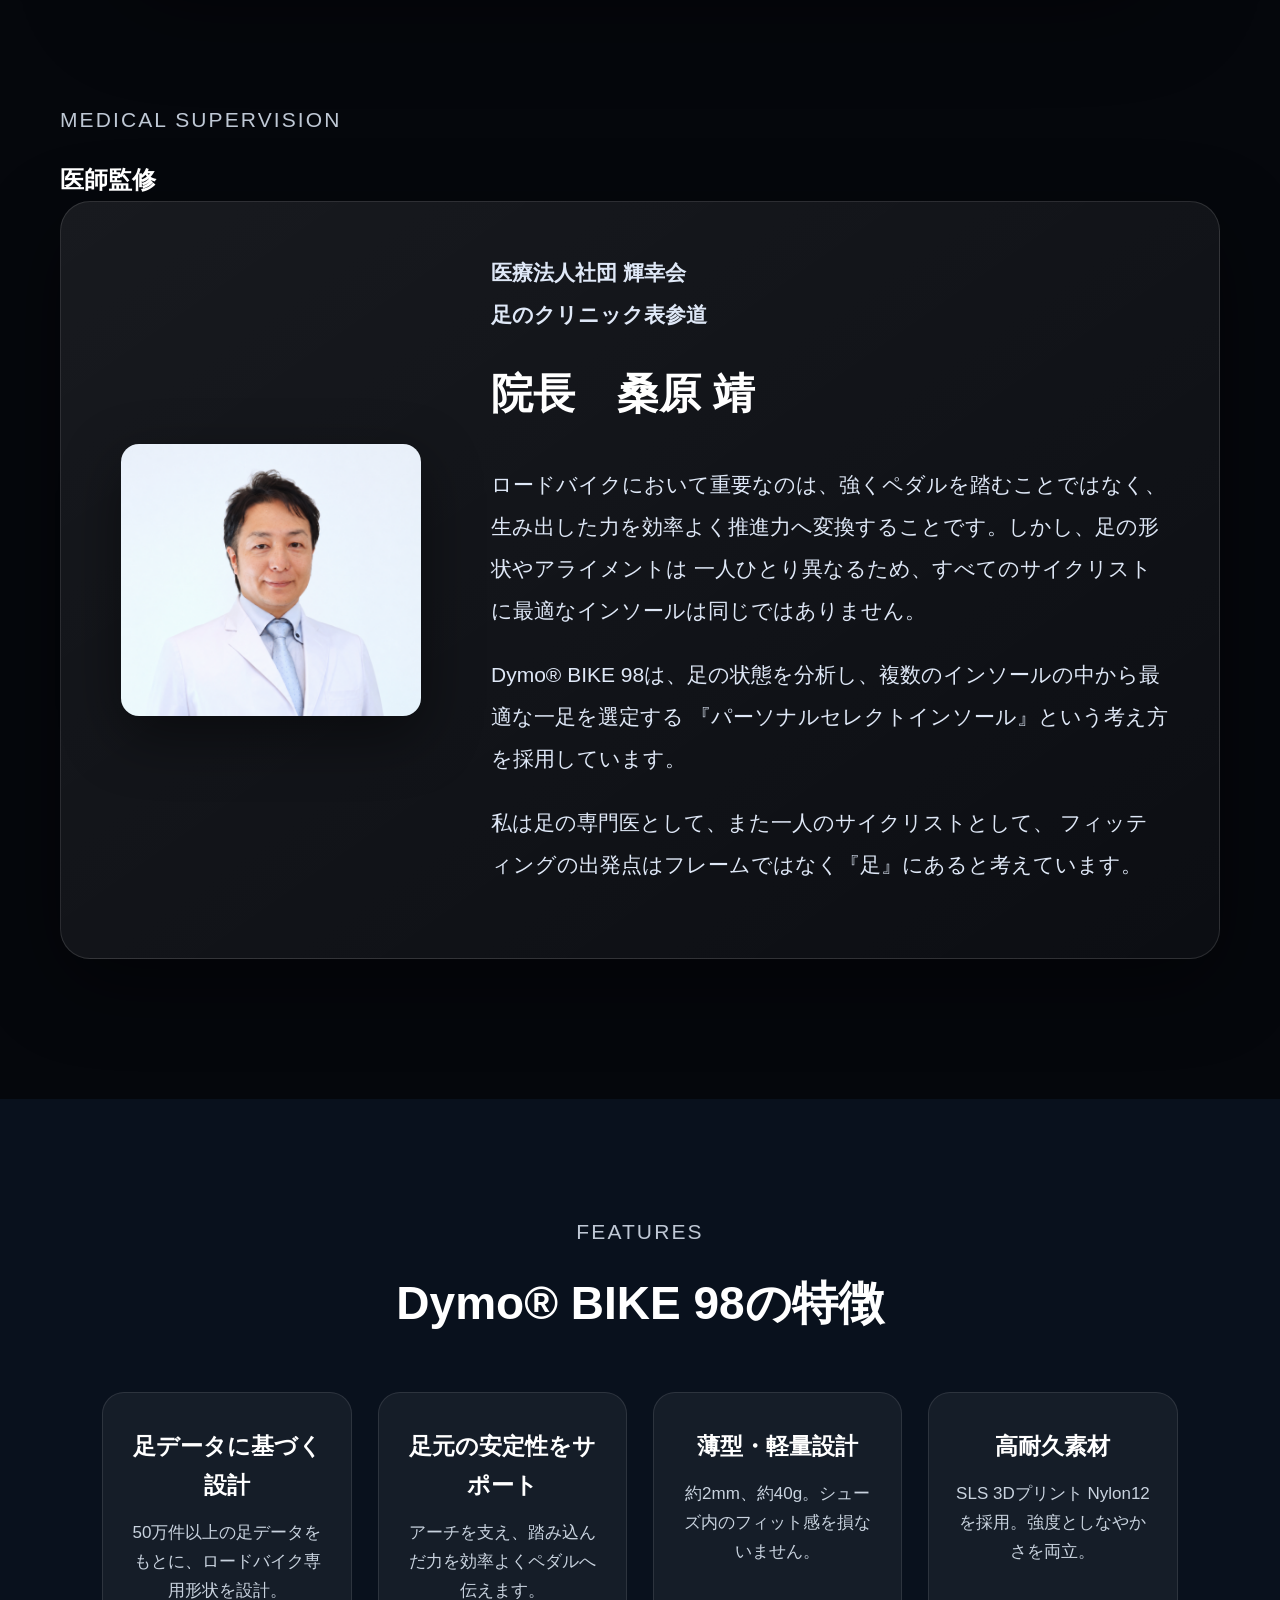
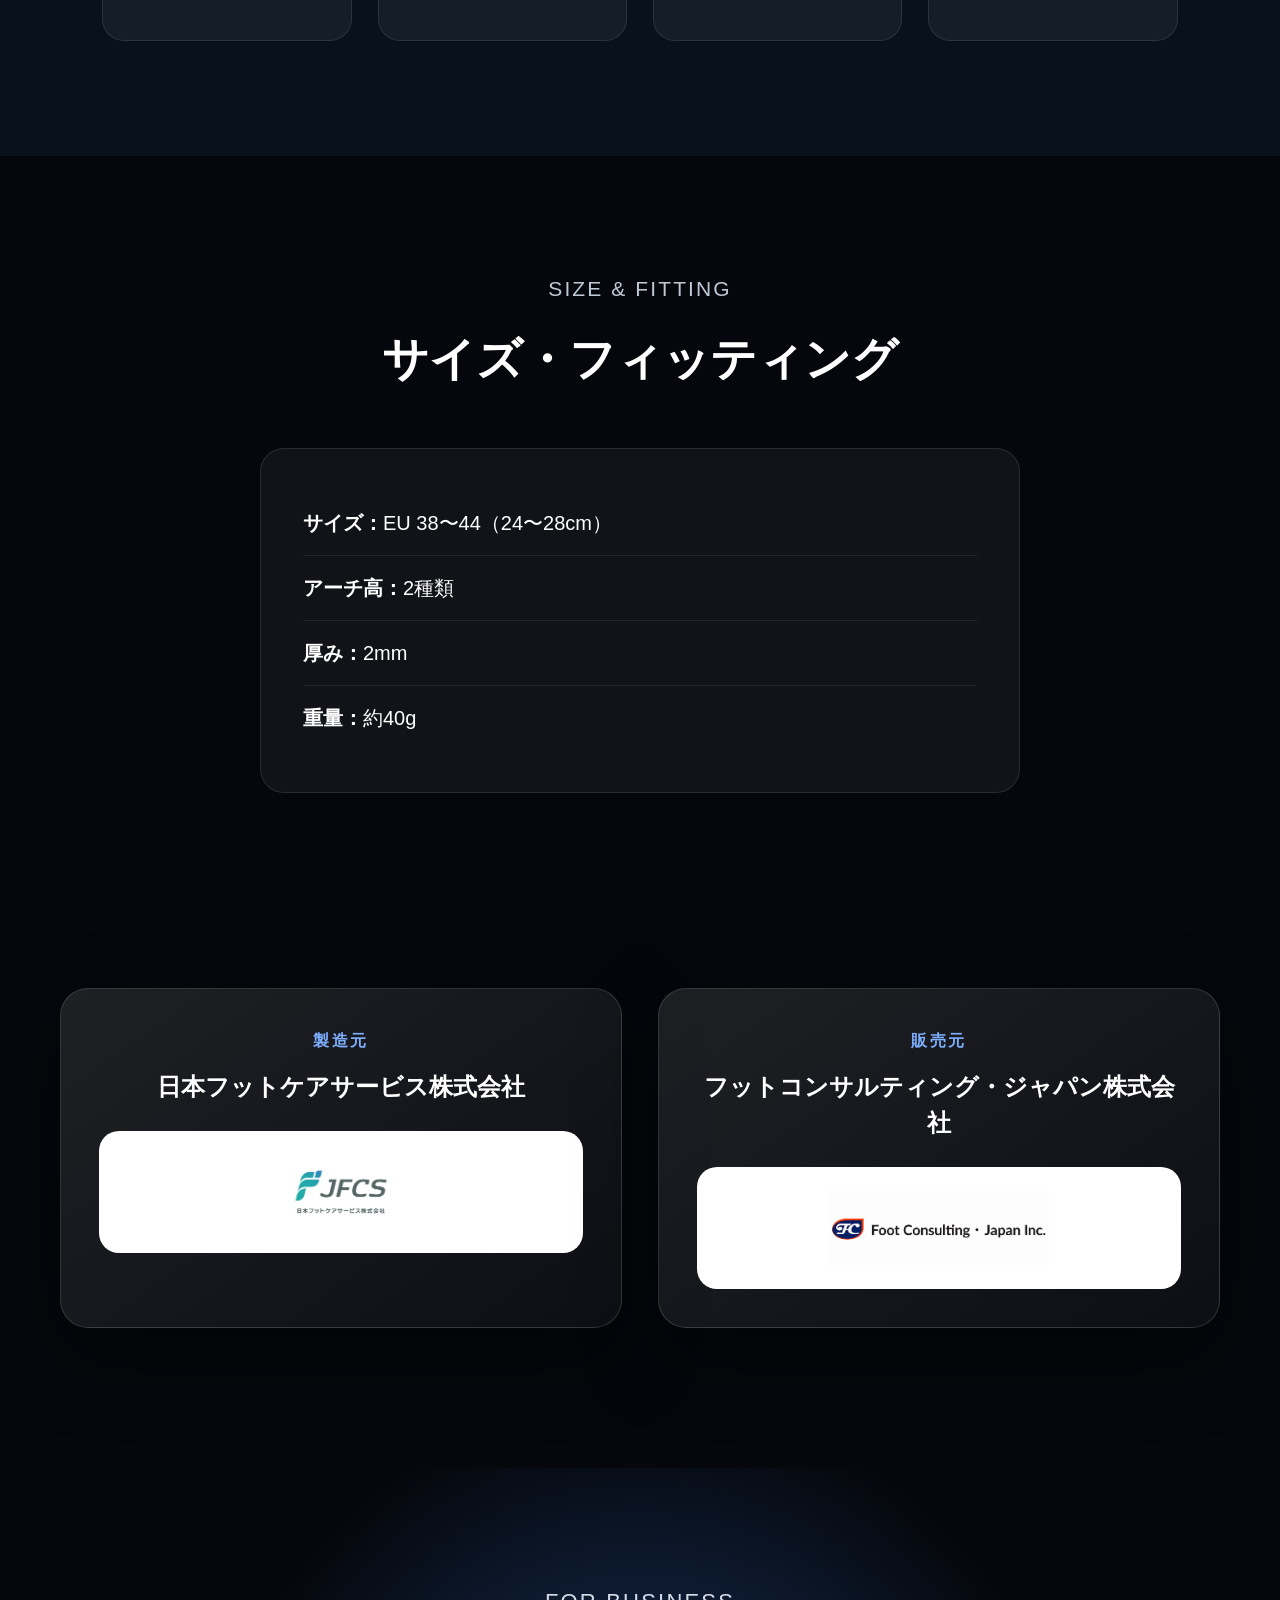
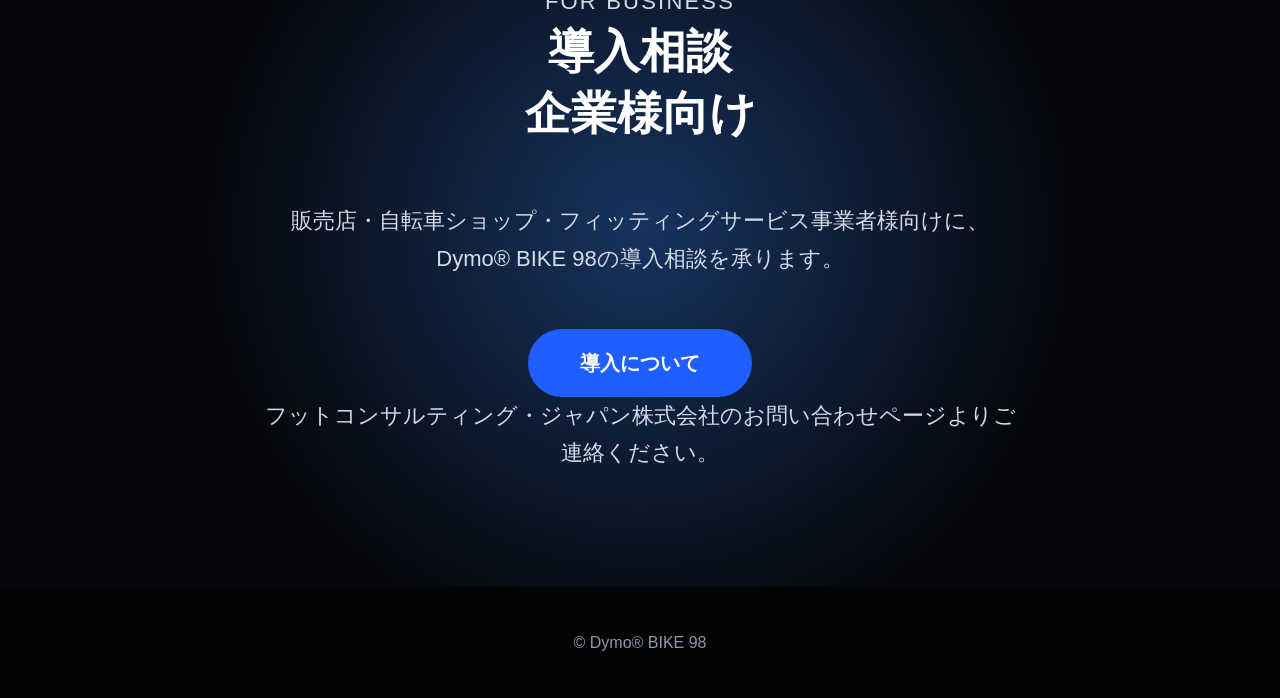
==== commit 13724085: "Update index.html" ====
--- a/index.html
+++ b/index.html
@@ -189,7 +189,7 @@
   “踏む力”を、<span>1Wも逃がさない</span>
 </h2>
 <div class="product-showcase">
-  <img src="images/insole.png" alt="Dymo BIKE98 Insole">
+  <img src="images/insole.png" alt="Dymo®︎ BIKE98 Insole">
 </div>
   
 <section class="patent-section">
@@ -201,7 +201,7 @@
   <div class="patent-content">
 
     <div class="patent-image">
-      <img src="images/patent.png" alt="Dymo Shape Patent">
+      <img src="images/patent.png" alt="Dymo®︎ Shape Patent">
     </div>
 
     <div class="patent-text">
@@ -268,7 +268,7 @@
 </section>
   <section id="features" class="section section-dark">
     <p class="eyebrow">FEATURES</p>
-    <h2>Dymo BIKE 98の特徴</h2>
+    <h2>Dymo®︎ BIKE 98の特徴</h2>
     <div class="cards">
       <div class="card">
         <h3>足データに基づく設計</h3>
@@ -331,7 +331,7 @@
     <h2>導入相談<br>企業様向け</h2>
     <p>
       販売店・自転車ショップ・フィッティングサービス事業者様向けに、
-      Dymo BIKE 98の導入相談を承ります。
+      Dymo®︎ BIKE 98の導入相談を承ります。
     </p>
   <a href="https://footconsul-jp.com/" class="btn" target="_blank" rel="noopener">
   導入について
@@ -343,7 +343,7 @@
 </main>
 
 <footer class="footer">
-  <p>© Dymo BIKE 98</p>
+  <p>© Dymo®︎ BIKE 98</p>
 </footer>
 </body>
 </html>
